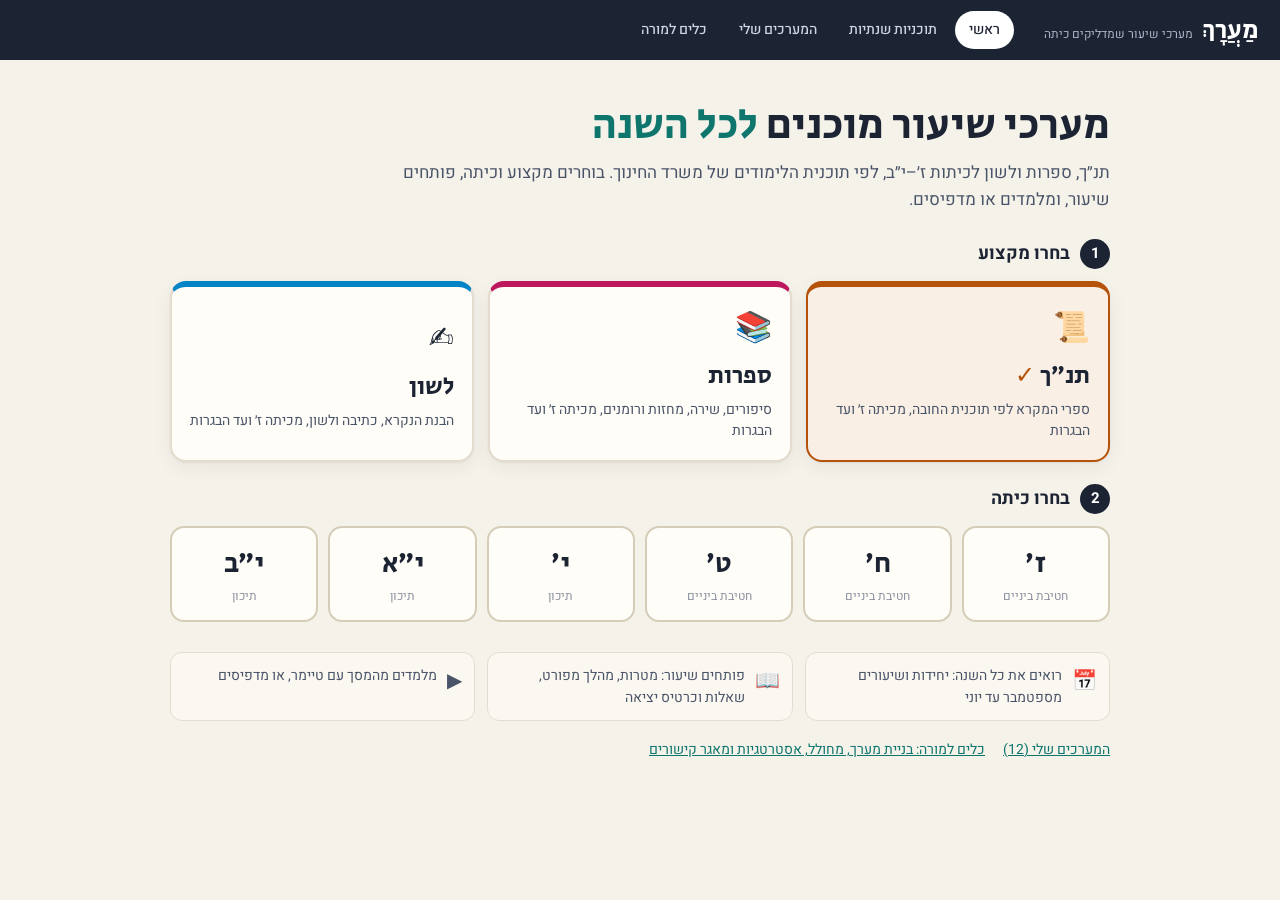
==== index.html @ 4d09faa8 "Proofread Bible quotes in slides against the Masoretic text (76 corrections) Co-Authored-By: Claude " ====
﻿<!DOCTYPE html>
<html lang="he" dir="rtl">
<head>
<meta charset="UTF-8">
<meta name="viewport" content="width=device-width, initial-scale=1">
<title>מַעֲרָךְ · מערכי שיעור לחט״ב ולתיכון</title>
<link rel="preconnect" href="https://fonts.googleapis.com">
<link rel="preconnect" href="https://fonts.gstatic.com" crossorigin>
<link href="https://fonts.googleapis.com/css2?family=Heebo:wght@300;400;500;700;800&family=Secular+One&display=swap" rel="stylesheet">
<style>
:root{
  --bg:#f5f2ea; --paper:#fffdf8; --ink:#1c2333; --ink2:#4a5468; --muted:#8a90a0;
  --line:#e4ddcf; --line2:#d6cdb9;
  --accent:#0f766e; --accent-d:#0b5a54; --accent-l:#d7efec;
  --amber:#d97706; --amber-l:#fdf0d8; --red:#c2410c; --red-l:#fde6dc;
  --radius:14px; --shadow:0 1px 2px rgba(28,35,51,.06),0 6px 20px rgba(28,35,51,.06);
}
*{box-sizing:border-box}
html,body{margin:0;background:var(--bg);color:var(--ink);font-family:Heebo,system-ui,sans-serif;font-size:15px;line-height:1.55}
h1,h2,h3,.display{font-family:"Secular One",Heebo,sans-serif;font-weight:400;letter-spacing:0}
button,input,select,textarea{font:inherit;color:inherit}
button{cursor:pointer}
a{color:var(--accent)}
.hidden{display:none!important}

/* top bar */
.top{position:sticky;top:0;z-index:30;background:var(--ink);color:#fff;display:flex;align-items:center;gap:18px;padding:0 22px;height:60px}
.brand{display:flex;align-items:baseline;gap:10px;white-space:nowrap}
.brand b{font-family:"Secular One";font-size:26px;font-weight:400;color:#fff}
.brand span{font-size:12px;color:#aeb6c8}
.nav{display:flex;gap:4px;margin-inline-start:12px;overflow-x:auto}
.nav a{color:#cfd5e2;text-decoration:none;padding:8px 14px;border-radius:999px;font-weight:500;white-space:nowrap;font-size:14px}
.nav a:hover{background:rgba(255,255,255,.08);color:#fff}
.nav a.on{background:#fff;color:var(--ink)}
.top .sp{flex:1}
.btn{border:1px solid var(--line2);background:var(--paper);padding:8px 14px;border-radius:10px;font-weight:500;display:inline-flex;align-items:center;gap:6px;transition:.15s}
.btn:hover{border-color:var(--ink2)}
.btn.pri{background:var(--accent);border-color:var(--accent);color:#fff}
.btn.pri:hover{background:var(--accent-d)}
.btn.ghost{background:transparent;border-color:transparent}
.btn.ghost:hover{background:rgba(0,0,0,.05)}
.btn.sm{padding:5px 10px;font-size:13px;border-radius:8px}
.btn.warn{color:var(--red)}
.btn:disabled{opacity:.5;cursor:default}
.top .btn{background:var(--amber);border-color:var(--amber);color:#fff;white-space:nowrap;flex-shrink:0}
.nav{scrollbar-width:none}
.nav::-webkit-scrollbar{display:none}

main{max-width:1240px;margin:0 auto;padding:26px 22px 80px}
.view{display:none}
.view.on{display:block;animation:fade .25s}
@keyframes fade{from{opacity:0;transform:translateY(4px)}to{opacity:1;transform:none}}

/* hero */
.hero{display:grid;grid-template-columns:1.3fr 1fr;gap:24px;align-items:end;margin-bottom:26px}
.hero h1{font-size:40px;line-height:1.1;margin:0 0 10px}
.hero h1 em{font-style:normal;color:var(--accent)}
.hero p{margin:0;color:var(--ink2);font-size:16px;max-width:560px}
.stats{display:flex;gap:10px;justify-content:flex-end;flex-wrap:wrap}
.stat{background:var(--paper);border:1px solid var(--line);border-radius:12px;padding:10px 16px;min-width:100px}
.stat b{display:block;font-family:"Secular One";font-size:24px;font-weight:400}
.stat span{font-size:12px;color:var(--muted)}

/* filters */
.filters{display:flex;gap:10px;flex-wrap:wrap;align-items:center;margin-bottom:16px}
.search{flex:1;min-width:220px;position:relative}
.search input{width:100%;padding:11px 40px 11px 14px;border:1px solid var(--line2);border-radius:12px;background:var(--paper)}
.search svg{position:absolute;right:13px;top:50%;transform:translateY(-50%);opacity:.5}
select.f,input.f,textarea.f{border:1px solid var(--line2);border-radius:10px;background:var(--paper);padding:9px 12px}
textarea.f{resize:vertical;width:100%;min-height:70px}
input.f:focus,select.f:focus,textarea.f:focus,.search input:focus{outline:2px solid var(--accent-l);border-color:var(--accent)}
.chips{display:flex;gap:6px;flex-wrap:wrap;margin-bottom:18px}
.chip{border:1px solid var(--line2);background:var(--paper);border-radius:999px;padding:5px 12px;font-size:13px}
.chip.on{background:var(--ink);color:#fff;border-color:var(--ink)}

/* cards */
.grid{display:grid;grid-template-columns:repeat(auto-fill,minmax(280px,1fr));gap:16px}
.card{background:var(--paper);border:1px solid var(--line);border-radius:var(--radius);overflow:hidden;display:flex;flex-direction:column;box-shadow:var(--shadow);transition:.15s}
.card:hover{transform:translateY(-2px)}
.card .band{height:6px}
.card .body{padding:16px 18px 10px;flex:1}
.card .meta{display:flex;gap:6px;flex-wrap:wrap;margin-bottom:8px}
.tag{font-size:12px;padding:2px 9px;border-radius:999px;background:#efeae0;color:var(--ink2);font-weight:500}
.tag.s{color:#fff}
.card h3{margin:0 0 6px;font-size:19px;line-height:1.25}
.card p{margin:0;color:var(--ink2);font-size:13.5px;display:-webkit-box;-webkit-line-clamp:3;-webkit-box-orient:vertical;overflow:hidden}
.card .acts{display:flex;gap:4px;padding:10px 12px;border-top:1px solid var(--line);background:#fbf8f1}
.card .acts .sp{flex:1}
.empty{text-align:center;padding:50px 20px;color:var(--muted);border:2px dashed var(--line2);border-radius:var(--radius)}

/* builder */
.bld{display:grid;grid-template-columns:320px 1fr;gap:22px;align-items:start}
.side{position:sticky;top:76px;background:var(--paper);border:1px solid var(--line);border-radius:var(--radius);padding:16px;box-shadow:var(--shadow);max-height:calc(100vh - 96px);overflow:auto}
.fld{margin-bottom:12px}
.fld label{display:block;font-size:12.5px;font-weight:700;color:var(--ink2);margin-bottom:4px}
.fld .f{width:100%}
.row2{display:grid;grid-template-columns:1fr 1fr;gap:8px}
.bloom{display:flex;flex-wrap:wrap;gap:5px}
.bloom .chip{font-size:12px;padding:3px 10px}
.titlein{width:100%;font-family:"Secular One";font-size:30px;border:none;background:transparent;padding:4px 0;border-bottom:2px dashed transparent}
.titlein:focus{outline:none;border-bottom-color:var(--line2)}
.bhead{display:flex;align-items:center;gap:10px;flex-wrap:wrap;margin-bottom:8px}
.bhead .sp{flex:1}
.saved{font-size:12px;color:var(--muted)}

.timebar{background:var(--paper);border:1px solid var(--line);border-radius:12px;padding:12px 14px;margin-bottom:16px}
.timebar .bar{display:flex;height:14px;border-radius:7px;overflow:hidden;background:#eee7da;margin:8px 0 6px}
.timebar .bar div{height:100%;border-left:2px solid var(--paper)}
.timebar .lbl{display:flex;justify-content:space-between;font-size:13px;color:var(--ink2)}
.timebar .lbl b.over{color:var(--red)}
.legend{display:flex;gap:12px;flex-wrap:wrap;font-size:12px;color:var(--ink2)}
.legend i{display:inline-block;width:10px;height:10px;border-radius:3px;margin-left:4px;vertical-align:-1px}

.stage{background:var(--paper);border:1px solid var(--line);border-radius:var(--radius);margin-bottom:14px;box-shadow:var(--shadow)}
.stage-h{display:flex;align-items:center;gap:10px;padding:10px 14px;border-bottom:1px solid var(--line)}
.stage-h .num{width:28px;height:28px;border-radius:8px;color:#fff;display:grid;place-items:center;font-family:"Secular One";font-size:15px}
.stage-h input{font-weight:700;font-size:17px;border:none;background:transparent;flex:1;padding:4px}
.stage-h input:focus{outline:1px dashed var(--line2)}
.stage-h .mins{font-size:13px;color:var(--muted);white-space:nowrap}
.acts-list{padding:10px 12px 4px}
.act{display:grid;grid-template-columns:34px 1fr auto;gap:10px;border:1px solid var(--line);border-radius:12px;padding:10px;margin-bottom:8px;background:#fff}
.act .ic{width:34px;height:34px;border-radius:9px;display:grid;place-items:center;font-size:17px;background:var(--accent-l)}
.act .top-r{display:flex;gap:8px;flex-wrap:wrap;margin-bottom:6px}
.act .top-r input.t{flex:1;min-width:160px;font-weight:600}
.act .top-r select{max-width:170px}
.act .top-r .m{width:72px}
.act textarea{min-height:56px;font-size:14px}
.act .ctl{display:flex;flex-direction:column;gap:2px}
.ctl button{border:none;background:transparent;padding:3px 6px;border-radius:6px;color:var(--muted);font-size:14px}
.ctl button:hover{background:#f1ece2;color:var(--ink)}
.stage-f{display:flex;gap:6px;padding:4px 12px 12px;flex-wrap:wrap}

.panel{background:var(--paper);border:1px solid var(--line);border-radius:var(--radius);padding:16px 18px;margin-bottom:14px;box-shadow:var(--shadow)}
.panel h3{margin:0 0 10px;font-size:18px;display:flex;align-items:center;gap:8px}
.panel h3 .sp{flex:1}
.diff3{display:grid;grid-template-columns:repeat(3,1fr);gap:10px}
.diff3 label{font-size:12.5px;font-weight:700;display:block;margin-bottom:4px}
.diff3 .l1{color:#2563eb}.diff3 .l2{color:var(--accent)}.diff3 .l3{color:#9333ea}
.qrow{display:grid;grid-template-columns:110px 1fr 30px;gap:8px;margin-bottom:6px}
.aibar{display:flex;gap:8px;flex-wrap:wrap;background:linear-gradient(90deg,#eef7f5,#fdf3e1);border:1px solid var(--line);border-radius:12px;padding:10px 12px;margin-bottom:16px;align-items:center}
.aibar b{font-size:13px;margin-left:4px}

/* generator */
.gen{display:grid;grid-template-columns:1fr 1fr;gap:22px;align-items:start}
.gen .panel{padding:22px}
.models{display:grid;grid-template-columns:1fr 1fr;gap:8px}
.model{border:1px solid var(--line2);border-radius:12px;padding:10px 12px;background:#fff;text-align:right}
.model b{display:block;font-size:14px}
.model span{font-size:12px;color:var(--muted)}
.model.on{border-color:var(--accent);background:var(--accent-l);box-shadow:0 0 0 1px var(--accent)}
.out{min-height:300px}
.loader{display:flex;align-items:center;gap:10px;color:var(--ink2)}
.dots i{display:inline-block;width:7px;height:7px;border-radius:50%;background:var(--accent);margin:0 2px;animation:b 1s infinite}
.dots i:nth-child(2){animation-delay:.15s}.dots i:nth-child(3){animation-delay:.3s}
@keyframes b{0%,100%{opacity:.25}50%{opacity:1}}
.note{font-size:13px;background:var(--amber-l);border:1px solid #f3d9a6;border-radius:10px;padding:10px 12px;color:#7c4a03}
.prev h4{margin:14px 0 4px;font-size:15px}
.prev ul{margin:4px 0;padding-right:18px}
.prev li{margin-bottom:3px;font-size:14px}

/* toolbox */
.srcrow{display:grid;grid-template-columns:1fr 1.4fr auto auto;gap:6px;margin-bottom:6px;align-items:center}
.curline{font-size:12.5px;color:var(--accent-d);margin:-2px 0 6px;font-weight:500}
/* home */
.home{max-width:940px;margin:0 auto;padding:10px 0 20px}
.home h1{font-size:42px;line-height:1.15;margin:6px 0 10px}
.home h1 em{font-style:normal;color:var(--accent)}
.home .lead{font-size:17px;color:var(--ink2);margin:0 0 26px;max-width:720px}
.step{display:flex;align-items:center;gap:10px;font-weight:700;font-size:18px;margin:22px 0 12px}
.sn{width:30px;height:30px;border-radius:50%;background:var(--ink);color:#fff;display:grid;place-items:center;font-size:15px}
.subjs{display:grid;grid-template-columns:repeat(3,1fr);gap:14px}
.scard{text-align:right;background:var(--paper);border:2px solid var(--line);border-radius:16px;padding:18px;box-shadow:var(--shadow);transition:.15s;border-top:6px solid var(--c)}
.scard:hover{border-color:var(--c);transform:translateY(-2px)}
.scard.on{border-color:var(--c);background:color-mix(in srgb,var(--c) 8%,var(--paper))}
.scard b{font-size:30px;display:block}
.scard h3{margin:6px 0 4px;font-size:24px}
.scard p{margin:0;color:var(--ink2);font-size:14px}
.scard.on h3::after{content:" ✓";color:var(--c)}
.grades{display:grid;grid-template-columns:repeat(6,1fr);gap:10px}
.gbtn{background:var(--paper);border:2px solid var(--line2);border-radius:14px;padding:14px 6px;display:flex;flex-direction:column;align-items:center;gap:2px;transition:.15s}
.gbtn b{font-family:"Secular One";font-weight:400;font-size:28px}
.gbtn span{font-size:12px;color:var(--muted)}
.gbtn:hover{border-color:var(--accent);background:var(--accent-l)}
.howto{display:grid;grid-template-columns:repeat(3,1fr);gap:12px;margin:30px 0 18px}
.howto div{display:flex;gap:10px;align-items:flex-start;background:#fbf8f1;border:1px solid var(--line);border-radius:12px;padding:12px;font-size:14px;color:var(--ink2)}
.howto b{font-size:20px}
.homelinks{display:flex;gap:18px;flex-wrap:wrap;font-size:14px}
/* tools */
.tools{display:grid;grid-template-columns:repeat(auto-fill,minmax(250px,1fr));gap:14px}
.tcard{text-align:right;background:var(--paper);border:1px solid var(--line);border-radius:16px;padding:18px;box-shadow:var(--shadow);text-decoration:none;color:inherit;transition:.15s;display:block}
.tcard:hover{border-color:var(--accent);transform:translateY(-2px)}
.tcard b{font-size:26px}
.tcard h3{margin:6px 0 4px;font-size:20px}
.tcard p{margin:0;color:var(--ink2);font-size:14px}
details.more{position:relative}
details.more>summary{list-style:none}
details.more>summary::-webkit-details-marker{display:none}
details.more .menu{position:absolute;left:0;top:44px;z-index:20;background:var(--paper);border:1px solid var(--line2);border-radius:12px;padding:10px;display:flex;flex-direction:column;gap:6px;box-shadow:var(--shadow);min-width:230px}
/* year page, simplified */
.ysel .yrow{display:flex;align-items:center;gap:10px;flex-wrap:wrap}
.ylbl{font-weight:700;color:var(--ink2);min-width:46px}
.ytop{display:flex;gap:16px;align-items:flex-start;justify-content:space-between;background:var(--paper);border:1px solid var(--line);border-radius:var(--radius);padding:18px;box-shadow:var(--shadow);margin-bottom:10px}
.ytop h2{margin:0 0 6px;font-size:30px}
.yover{margin:0;color:var(--ink2);max-width:760px}
details.req{margin:0 0 16px;font-size:14px}
details.req>summary{cursor:pointer;color:var(--accent-d);font-weight:500;padding:4px 2px}
details.req ul{color:var(--ink2);margin:6px 0 10px}
.yhint{font-size:14px;color:var(--ink2);margin:0 0 12px}
details.about{margin:12px 0 4px}
details.about>summary{cursor:pointer;color:var(--accent-d);font-size:14px;font-weight:500}
.llist{list-style:none;margin:12px 0 0;padding:0;display:flex;flex-direction:column;gap:4px}
.lrow{display:flex;align-items:center;gap:12px;padding:8px 10px;border-radius:10px;font-size:14.5px;color:var(--ink2)}
.lrow .ln{width:28px;flex-shrink:0;text-align:center;color:var(--muted);font-size:13px}
.lrow .lt{flex:1;display:flex;flex-direction:column}
.lrow .lt small{color:var(--muted);font-size:12.5px}
.lrow.full{background:var(--accent-l);border:1px solid #b6ddd8;color:var(--ink);cursor:pointer}
.lrow.full:hover{border-color:var(--accent)}
.lrow.full .ln{color:var(--accent-d);font-weight:700}
.lgo{background:var(--accent);color:#fff;border-radius:8px;padding:5px 12px;font-size:13px;white-space:nowrap;font-weight:500}
/* read view */
.rd{max-width:960px;margin:0 auto}
.back{display:inline-block;margin-bottom:12px;text-decoration:none;font-size:14px}
.rhead{background:var(--paper);border:1px solid var(--line);border-radius:var(--radius);padding:20px;box-shadow:var(--shadow);margin-bottom:14px}
.rhead h1{font-size:34px;line-height:1.2;margin:4px 0 14px}
.ractions{display:flex;gap:8px;flex-wrap:wrap}
.ractions .btn{padding:10px 16px}
.rgrid{display:grid;grid-template-columns:1fr 1fr;gap:14px}
.rcard,.rbox{background:var(--paper);border:1px solid var(--line);border-radius:var(--radius);padding:14px 18px;box-shadow:var(--shadow)}
.rcard h2{font-size:18px;margin:0 0 8px}
.rcard ul{margin:0;padding-inline-start:20px}
.rcard li{margin-bottom:4px}
.rcard p{margin:0 0 6px;font-size:14px}
.rh{font-size:22px;margin:24px 0 10px}
.rstage{border-inline-start:5px solid var(--c);background:var(--paper);border-radius:12px;padding:12px 16px;margin-bottom:12px;box-shadow:var(--shadow)}
.rsh{display:flex;justify-content:space-between;align-items:center;font-size:17px;margin-bottom:6px;color:var(--c)}
.rsh span{font-size:13px;color:var(--muted)}
.ract{padding:10px 0;border-top:1px dashed var(--line)}
.ract:first-of-type{border-top:none}
.rah{display:flex;gap:8px;align-items:center;flex-wrap:wrap;margin-bottom:4px}
.rah .ic{font-size:18px}
.rah b{font-size:16px}
.ract p{margin:0;white-space:pre-wrap;line-height:1.7;font-size:15px}
.rdiff{display:grid;grid-template-columns:repeat(3,1fr);gap:10px}
.rdiff>div{border-radius:12px;padding:12px;font-size:14px}
.rdiff p{margin:4px 0 0}
.rdiff .d1{background:var(--amber-l)}.rdiff .d2{background:var(--accent-l)}.rdiff .d3{background:#ede9fe}
/* slides */
.slbar{display:flex;gap:8px;flex-wrap:wrap;align-items:center;margin-top:10px;padding:10px 12px;border-radius:12px;background:#eef4fb;border:1px solid #d5e3f3}
.slbar b{margin-inline-end:auto}
.slk{display:inline-flex;gap:4px;flex-wrap:wrap}
.slk button{border:1px solid #c7d8ee;background:#eef4fb;color:#1d4b85;border-radius:999px;padding:2px 10px;font-size:12.5px}
.slk button:hover{background:#dbe8f7}
.sshow{position:fixed;inset:0;z-index:200;background:#0f1a2b;display:flex;flex-direction:column}
.sshow .sbar{display:flex;align-items:center;gap:8px;padding:8px 12px;color:#c9d6ea;font-size:14px;flex-wrap:wrap}
.sshow .sbar .sp{flex:1}
.sshow .sbar button{background:rgba(255,255,255,.1);color:#fff;border:0;border-radius:8px;padding:8px 12px;min-height:40px}
.sshow .sbar button:hover{background:rgba(255,255,255,.2)}
.sshow .sarea{flex:1;display:flex;align-items:center;justify-content:center;padding:10px;min-height:0}
.slide{background:#fff;color:#14213d;width:min(100%,calc((100vh - 130px)*16/9));aspect-ratio:16/9;border-radius:10px;padding:4.5% 6%;display:flex;flex-direction:column;overflow:auto;font-size:clamp(14px,2.3vw,30px);line-height:1.45;position:relative}
.slide .sk{font-size:.55em;color:#5d6b85;font-weight:700;margin-bottom:.4em;letter-spacing:.02em}
.slide h2{font-family:"Secular One",Heebo,sans-serif;font-weight:400;font-size:1.55em;line-height:1.2;margin:0 0 .5em;color:#0b2a55}
.slide ul,.slide ol{margin:0;padding-inline-start:1.2em}
.slide li{margin:.25em 0}
.slide.s-title{justify-content:center;background:linear-gradient(135deg,#0b2a55,#1d4b85);color:#fff}
.slide.s-title h2{color:#fff;font-size:2.1em}
.slide.s-title p{font-size:1.1em;opacity:.9;margin:0}
.slide.s-quote blockquote{margin:0;font-size:1.25em;line-height:1.6;border-inline-start:6px solid #f2b705;padding-inline-start:.8em;white-space:pre-wrap}
.slide.s-quote cite{display:block;margin-top:.6em;font-size:.7em;color:#5d6b85;font-style:normal}
.slide.s-question .qq{font-size:1.45em;font-weight:700;color:#0b2a55;margin:auto 0 .4em}
.slide.s-question{background:#fff8dc}
.slide.s-task{background:#eef7f1}
.slide.s-task .who{display:inline-block;background:#1f7a4d;color:#fff;border-radius:999px;padding:.05em .7em;font-size:.6em;margin-inline-start:.5em;vertical-align:middle}
.slide table{border-collapse:collapse;width:100%;font-size:.8em}
.slide th,.slide td{border:2px solid #c9d3e3;padding:.35em .5em;text-align:right;vertical-align:top}
.slide td:empty{height:1.6em}
.slide th{background:#e6eefa}
.slide .two{display:grid;grid-template-columns:1fr 1fr;gap:4%}
.slide .two>div{background:#f2f6fc;border-radius:10px;padding:.6em .8em}
.slide .two h3{margin:0 0 .3em;font-size:1em;color:#0b2a55}
.slide.s-visual .vx{font-size:.9em}
.slide.s-visual a{display:inline-block;margin-top:.6em;background:#1d4b85;color:#fff;text-decoration:none;border-radius:8px;padding:.3em .8em;font-size:.7em}
.slide.s-exit{background:#fdeee6}
.slide .snote{display:none}
.sshow.notes .snote{display:block;position:absolute;bottom:.6em;inset-inline:6%;font-size:.5em;background:#fff3c4;color:#5a4500;border-radius:6px;padding:.3em .6em}
@media (max-width:700px){.slide{aspect-ratio:auto;min-height:60vh;font-size:17px}.slide .two{grid-template-columns:1fr}}
@media print{.pslide{page-break-after:always;break-after:page;border:2px solid #999;border-radius:8px;padding:24px;margin-bottom:12px;min-height:60vh}.pslide h2{margin-top:0}}
.rq{background:var(--paper);border:1px solid var(--line);border-radius:var(--radius);padding:14px 36px 14px 18px;margin:0}
.rq li{margin-bottom:8px}
.rbox{margin-top:14px}
.rbox p{margin:6px 0 0;white-space:pre-wrap}
.rbox.exit{background:var(--amber-l);border-color:#f3d9a8}
.rnav{display:flex;justify-content:space-between;gap:10px;margin:24px 0 10px}
.rnav .btn{flex-direction:column;align-items:flex-start;max-width:48%;text-decoration:none;color:var(--ink)}
.rnav small{color:var(--muted);font-weight:400}
@media (max-width:640px){
  .subjs{grid-template-columns:1fr;gap:8px}
  .scard{display:grid;grid-template-columns:auto 1fr;column-gap:12px;align-items:center;padding:12px 14px;border-top-width:2px;border-inline-start:6px solid var(--c)}
  .scard b{grid-row:span 2;font-size:26px}
  .scard h3{margin:0;font-size:20px}
  .scard p{font-size:13px}
  .grades{grid-template-columns:repeat(3,1fr)}
}
@media (max-width:900px){
  .home h1{font-size:30px}
  .scard{padding:14px}
  .scard p{font-size:13px}
  .howto,.rgrid,.rdiff{grid-template-columns:1fr}
  .ytop{flex-direction:column}
  .rhead h1{font-size:26px}
  .lgo{padding:4px 8px;font-size:12px}
  .nav a{padding:8px 10px}
}
/* year plans */
.ysel{display:flex;flex-direction:column;gap:8px;margin-bottom:18px}
.ysel .chip{font-size:14px;padding:6px 14px}
.yhead{display:grid;grid-template-columns:1.4fr 1fr;gap:16px;margin-bottom:16px}
.yhead .panel{margin:0}
.yhead h2{margin:0 0 6px;font-size:26px}
.yhead ul{margin:6px 0 0;padding-inline-start:18px;font-size:13.5px;color:var(--ink2)}
.yhead li{margin-bottom:4px}
.ykpis{display:flex;gap:8px;flex-wrap:wrap;margin:10px 0}
.ytl{display:flex;height:34px;border-radius:10px;overflow:hidden;margin:0 0 6px;border:1px solid var(--line)}
.ytl a{display:flex;align-items:center;justify-content:center;color:#fff;font-size:12px;text-decoration:none;padding:0 6px;white-space:nowrap;overflow:hidden;text-overflow:ellipsis;min-width:0}
.ymonths{display:flex;justify-content:space-between;font-size:11.5px;color:var(--muted);margin-bottom:18px;padding:0 2px}
.unit{background:var(--paper);border:1px solid var(--line);border-radius:var(--radius);margin-bottom:14px;box-shadow:var(--shadow);overflow:hidden}
.unit>summary{list-style:none;cursor:pointer;padding:14px 18px;display:flex;gap:12px;align-items:center}
.unit>summary::-webkit-details-marker{display:none}
.unit>summary .num{width:34px;height:34px;border-radius:10px;color:#fff;display:grid;place-items:center;font-family:"Secular One";font-size:17px;flex-shrink:0}
.unit>summary h3{margin:0;font-size:19px}
.unit>summary .sub{font-size:12.5px;color:var(--muted)}
.unit>summary .chev{margin-inline-start:auto;transition:.2s;color:var(--muted)}
.unit[open]>summary .chev{transform:rotate(180deg)}
.ubody{padding:0 18px 16px;border-top:1px solid var(--line)}
.ugrid{display:grid;grid-template-columns:1fr 1fr;gap:14px;margin-top:14px}
.ubox{background:#fbf8f1;border:1px solid var(--line);border-radius:10px;padding:10px 12px;font-size:13.5px}
.ubox b.h{display:block;font-size:12px;color:var(--ink2);margin-bottom:4px}
.ubox ul,.ubox ol{margin:0;padding-inline-start:18px}
.big{font-size:15px;color:var(--accent-d);font-weight:500;margin:12px 0 0}
.outl{columns:2;column-gap:24px;font-size:13.5px;margin:0;padding-inline-start:22px}
.outl li{break-inside:avoid;margin-bottom:3px}
.outl li.full{font-weight:700;color:var(--accent-d)}
.outl li.full a{color:inherit;cursor:pointer;text-decoration:underline dotted}
.ylessons{display:grid;grid-template-columns:repeat(auto-fill,minmax(260px,1fr));gap:10px;margin-top:12px}
.yl{border:1px solid var(--line2);border-radius:12px;padding:12px;background:var(--paper);display:flex;flex-direction:column;gap:6px}
.yl h4{margin:0;font-size:15.5px;line-height:1.3}
.yl .ft{display:flex;gap:5px;flex-wrap:wrap;margin-top:auto}
.yl.added{border-color:var(--accent)}
.pv{font-size:14px}
.pv h1{font-size:26px;margin:0 0 4px}
.pv h2{font-size:17px;margin:16px 0 6px;border-bottom:1px solid var(--line);padding-bottom:3px}
.pv table{width:100%;border-collapse:collapse;font-size:13.5px}
.pv td,.pv th{border:1px solid var(--line2);padding:6px;vertical-align:top;text-align:right}
.pv th{background:#f3eee3}
.yload{padding:40px;text-align:center;color:var(--muted)}
@media (max-width:900px){.yhead,.ugrid{grid-template-columns:1fr}.outl{columns:1}}
.wcard .org{font-size:12px;color:var(--muted)}
.wcard h4 a{color:var(--ink);text-decoration:none}
.wcard h4 a:hover{color:var(--accent);text-decoration:underline}
.wcard .host{font-size:11.5px;color:var(--muted);direction:ltr;text-align:right;overflow:hidden;text-overflow:ellipsis;white-space:nowrap}
.topics{background:var(--paper);border:1px solid var(--line);border-radius:var(--radius);padding:14px 16px;margin-bottom:16px;box-shadow:var(--shadow)}
.topics h3{margin:0 0 4px;font-size:18px}
.topics .tg{margin:10px 0 0}
.topics .tg b{display:block;font-size:13px;color:var(--ink2);margin-bottom:5px}
.topics .tg .chip{margin:0 0 5px 5px;font-size:12.5px}
.topics .tg .chip:hover{border-color:var(--accent);color:var(--accent)}
.tb{display:grid;grid-template-columns:repeat(auto-fill,minmax(270px,1fr));gap:14px}
.strat{background:var(--paper);border:1px solid var(--line);border-radius:var(--radius);padding:16px;display:flex;flex-direction:column;gap:6px}
.strat .hd{display:flex;align-items:center;gap:10px}
.strat .hd .ic{font-size:22px;width:40px;height:40px;border-radius:10px;display:grid;place-items:center;background:var(--accent-l)}
.strat h4{margin:0;font-size:16px}
.strat .why{font-size:12.5px;color:var(--accent-d);background:var(--accent-l);border-radius:8px;padding:6px 9px}
.strat p{margin:0;font-size:13.5px;color:var(--ink2)}
.strat .ft{display:flex;gap:6px;align-items:center;margin-top:auto;padding-top:6px}
.strat .ft .sp{flex:1}

/* modal */
.modal{position:fixed;inset:0;background:rgba(20,25,38,.55);z-index:60;display:grid;place-items:center;padding:20px}
.modal .box{background:var(--paper);border-radius:16px;max-width:760px;width:100%;max-height:86vh;overflow:auto;padding:22px;box-shadow:0 20px 60px rgba(0,0,0,.3)}
.modal .box h3{margin:0 0 12px;font-size:22px}
.modal .box .ft{display:flex;gap:8px;justify-content:flex-start;margin-top:16px}
.toast{position:fixed;bottom:22px;left:50%;transform:translateX(-50%);background:var(--ink);color:#fff;padding:10px 18px;border-radius:12px;z-index:90;font-size:14px;box-shadow:var(--shadow)}

/* presenter */
.pres{position:fixed;inset:0;background:#10151f;color:#fff;z-index:80;display:grid;grid-template-columns:280px 1fr;font-size:17px}
.pres aside{background:#171e2c;padding:18px;overflow:auto;border-left:1px solid #253046}
.pres aside h4{margin:0 0 4px;font-family:"Secular One";font-weight:400;font-size:18px}
.pres aside .sub{font-size:13px;color:#8d98b0;margin-bottom:16px}
.pres .st{margin-bottom:12px}
.pres .st b{display:block;font-size:12px;color:#8d98b0;margin-bottom:4px;letter-spacing:.02em}
.pres .it{display:block;width:100%;text-align:right;background:transparent;border:none;color:#c9d1e3;padding:7px 10px;border-radius:8px;font-size:14px}
.pres .it:hover{background:#222b3d}
.pres .it.on{background:#fff;color:#10151f;font-weight:700}
.pres .it.done{color:#5d6a85;text-decoration:line-through}
.stagearea{display:flex;flex-direction:column;padding:28px 40px;overflow:auto}
.ptop{display:flex;align-items:center;gap:10px;margin-bottom:20px}
.ptop .sp{flex:1}
.pbtn{background:#222b3d;border:1px solid #2f3a52;color:#fff;border-radius:10px;padding:8px 14px;font-size:14px}
.pbtn:hover{background:#2c3750}
.pbtn.hl{background:var(--amber);border-color:var(--amber)}
.pstage{font-size:14px;color:var(--amber);font-weight:700;margin-bottom:6px}
.ptitle{font-family:"Secular One";font-size:52px;line-height:1.1;margin:0 0 18px}
.pins{font-size:24px;line-height:1.6;color:#dfe5f1;white-space:pre-wrap;max-width:1000px}
.ptype{display:inline-block;background:#222b3d;padding:4px 12px;border-radius:999px;font-size:14px;margin-bottom:16px;color:#b8c3da}
.timer{margin-top:auto;display:flex;align-items:center;gap:16px;padding-top:28px}
.clock{font-family:"Secular One";font-size:64px;font-variant-numeric:tabular-nums;min-width:200px;direction:ltr;text-align:center;background:#171e2c;border-radius:16px;padding:4px 18px}
.clock.end{color:#fb923c;animation:pulse 1s infinite}
@keyframes pulse{50%{opacity:.4}}
.tool{position:fixed;inset:0;background:rgba(5,8,14,.85);z-index:85;display:grid;place-items:center}
.tool .tbox{background:#171e2c;border-radius:20px;padding:28px;width:min(820px,92vw);max-height:88vh;overflow:auto;color:#fff}
.tool textarea{width:100%;background:#10151f;color:#fff;border:1px solid #2f3a52;border-radius:10px;padding:10px;min-height:120px}
.bigname{font-family:"Secular One";font-size:72px;text-align:center;padding:30px 0;min-height:160px;color:var(--amber)}
.groups{display:grid;grid-template-columns:repeat(auto-fill,minmax(170px,1fr));gap:10px;margin-top:14px}
.groups div{background:#222b3d;border-radius:12px;padding:12px}
.groups b{color:var(--amber);display:block;margin-bottom:4px}

/* print */
#printArea{display:none}
@media print{
  body{background:#fff}
  .top,main,.modal,.toast,.pres{display:none!important}
  #printArea{display:block!important;font-size:12pt;color:#000}
  #printArea h1{font-size:22pt;margin:0 0 4pt}
  #printArea h2{font-size:14pt;border-bottom:1px solid #999;margin:14pt 0 6pt;padding-bottom:3pt}
  #printArea table{width:100%;border-collapse:collapse}
  #printArea td,#printArea th{border:1px solid #bbb;padding:5pt;vertical-align:top;text-align:right}
  #printArea th{background:#eee}
}

@media (max-width:900px){
  .hero,.bld,.gen{grid-template-columns:1fr}
  .side{position:static;max-height:none}
  .stats{justify-content:flex-start}
  .pres{grid-template-columns:1fr}
  .pres aside{display:none}
  .ptitle{font-size:34px}.pins{font-size:19px}
  .diff3{grid-template-columns:1fr}
  .brand span{display:none}
}
</style>
</head>
<body>

<header class="top">
  <div class="brand"><b>מַעֲרָךְ</b><span>מערכי שיעור שמדליקים כיתה</span></div>
  <nav class="nav">
    <a href="#home" data-v="home">ראשי</a>
    <a href="#year" data-v="year">תוכניות שנתיות</a>
    <a href="#library" data-v="library">המערכים שלי</a>
    <a href="#tools" data-v="tools">כלים למורה</a>
  </nav>
  <div class="sp"></div>
</header>

<main>
  <!-- HOME -->
  <section class="view" id="v-home">
    <div class="home">
      <h1>מערכי שיעור מוכנים <em>לכל השנה</em></h1>
      <p class="lead">תנ״ך, ספרות ולשון לכיתות ז׳–י״ב, לפי תוכנית הלימודים של משרד החינוך. בוחרים מקצוע וכיתה, פותחים שיעור, ומלמדים או מדפיסים.</p>
      <div class="step"><span class="sn">1</span>בחרו מקצוע</div>
      <div class="subjs" id="hSubj"></div>
      <div class="step"><span class="sn">2</span>בחרו כיתה</div>
      <div class="grades" id="hGrade"></div>
      <div class="howto">
        <div><b>📅</b><span>רואים את כל השנה: יחידות ושיעורים מספטמבר עד יוני</span></div>
        <div><b>📖</b><span>פותחים שיעור: מטרות, מהלך מפורט, שאלות וכרטיס יציאה</span></div>
        <div><b>▶</b><span>מלמדים מהמסך עם טיימר, או מדפיסים</span></div>
      </div>
      <div class="homelinks">
        <a href="#library">המערכים שלי <span id="hMyCount"></span></a>
        <a href="#tools">כלים למורה: בניית מערך, מחולל, אסטרטגיות ומאגר קישורים</a>
      </div>
    </div>
  </section>

  <!-- READ ONE LESSON -->
  <section class="view" id="v-read"><div id="readBody"></div></section>

  <!-- TOOLS -->
  <section class="view" id="v-tools">
    <div class="hero" style="grid-template-columns:1fr">
      <div>
        <h1>כלים <em>למורה</em></h1>
        <p>כלים לבניית מערכים משלכם ולהעשרת השיעורים המוכנים.</p>
      </div>
    </div>
    <div class="tools">
      <button class="tcard" onclick="newLesson()"><b>✏️</b><h3>מערך חדש מאפס</h3><p>בונים מערך לפי מודל פדגוגי, עם שלבים, זמנים, הבחנה ושאלות.</p></button>
      <a class="tcard" href="#ai"><b>✦</b><h3>מחולל חכם</h3><p>כותבים נושא, כיתה ומשך, ומקבלים טיוטת מערך לעריכה.</p></a>
      <a class="tcard" href="#toolbox"><b>🧩</b><h3>בנק אסטרטגיות</h3><p>דרכי הוראה פעילות (ג׳יגסו, ארבע פינות ועוד) שנכנסות למערך בלחיצה.</p></a>
      <a class="tcard" href="#web"><b>🌐</b><h3>מאגר ברשת</h3><p>קישורים לתוכניות הלימודים ולחומרי משרד החינוך ומרכזי המורים.</p></a>
    </div>
  </section>
  <!-- LIBRARY -->
  <section class="view" id="v-library">
    <div class="hero">
      <div>
        <h1>המערכים <em>שלי</em></h1>
        <p>כאן נשמרים מערכים ששמרתם מהתוכנית השנתית ומערכים שבניתם בעצמכם. כל מערך אפשר לערוך, להדפיס ולהעביר בכיתה. המערכים נשמרים בדפדפן במחשב הזה.</p>
      </div>
      <div class="stats" id="stats"></div>
    </div>
    <div class="filters">
      <div class="search">
        <svg width="18" height="18" viewBox="0 0 24 24" fill="none" stroke="currentColor" stroke-width="2"><circle cx="11" cy="11" r="7"/><path d="m20 20-3.5-3.5"/></svg>
        <input id="q" placeholder="חיפוש במערכים שלי…" oninput="renderLibrary()">
      </div>
      <select class="f" id="fGrade" onchange="renderLibrary()"></select>
      <button class="btn pri" onclick="newLesson()">＋ מערך חדש</button>
      <details class="more"><summary class="btn">עוד ▾</summary><div class="menu">
        <select class="f" id="fModel" onchange="renderLibrary()"></select>
        <button class="btn" onclick="openImport()">ייבוא מערכים מקובץ</button>
        <button class="btn" onclick="openExportAll()">ייצוא כל המערכים (גיבוי)</button>
      </div></details>
    </div>
    <div class="chips" id="subjChips"></div>
    <div class="grid" id="libGrid"></div>
  </section>

  <!-- BUILDER -->
  <section class="view" id="v-edit">
    <div id="editEmpty" class="empty hidden">
      <h2>אין מערך פתוח</h2>
      <p>פתחו מערך מהספרייה, צרו מערך חדש או תנו למחולל החכם לבנות טיוטה.</p>
      <button class="btn pri" onclick="newLesson()">＋ מערך חדש</button>
    </div>
    <div id="editWrap" class="bld hidden">
      <aside class="side" id="side"></aside>
      <div>
        <div class="bhead">
          <input class="titlein" id="eTitle" placeholder="שם השיעור" oninput="upd('title',this.value)">
        </div>
        <div class="bhead">
          <span class="saved" id="savedLbl">נשמר</span>
          <div class="sp"></div>
          <button class="btn pri" onclick="startPresent()">▶ העברת השיעור</button>
          <button class="btn" onclick="printLesson()">הדפסה</button>
          <button class="btn" onclick="copyText()">העתקה כטקסט</button>
          <button class="btn" onclick="openExportOne()">ייצוא</button>
        </div>
        <div class="aibar" id="aibar">
          <b>✦ עוזר חכם:</b>
          <button class="btn sm" onclick="aiAssist('hook')">פתיחה מסקרנת</button>
          <button class="btn sm" onclick="aiAssist('questions')">שאלות לפי בלום</button>
          <button class="btn sm" onclick="aiAssist('diff')">הבחנה לשלוש רמות</button>
          <button class="btn sm" onclick="aiAssist('exit')">כרטיס יציאה</button>
          <span class="saved" id="aiStatus"></span>
        </div>
        <div class="timebar" id="timebar"></div>
        <div id="stages"></div>
        <div style="margin-bottom:18px"><button class="btn" onclick="addStage()">＋ שלב</button></div>

        <div class="panel">
          <h3>הבחנה (דיפרנציאציה)</h3>
          <div class="diff3">
            <div><label class="l1">תמיכה — למי שמתקשה</label><textarea class="f" id="dS" oninput="updDiff('support',this.value)"></textarea></div>
            <div><label class="l2">ליבה — לכלל הכיתה</label><textarea class="f" id="dC" oninput="updDiff('core',this.value)"></textarea></div>
            <div><label class="l3">העשרה — למי שמוכן להמריא</label><textarea class="f" id="dE" oninput="updDiff('enrich',this.value)"></textarea></div>
          </div>
        </div>
        <div class="panel">
          <h3>שאלות לדיון ולהערכה<span class="sp"></span><button class="btn sm" onclick="addQ()">＋ שאלה</button></h3>
          <div id="qs"></div>
        </div>
        <div class="panel">
          <h3>כרטיס יציאה</h3>
          <textarea class="f" id="eExit" placeholder="שאלה אחת-שתיים שהתלמידים עונים עליהן ביציאה מהשיעור" oninput="upd('exitTicket',this.value)"></textarea>
        </div>
        <div class="panel">
          <h3>מקורות וקישורים<span class="sp"></span><button class="btn sm" onclick="addSrc()">＋ קישור</button><button class="btn sm" onclick="pickWebSrc()">מהמאגר ברשת</button></h3>
          <div id="srcs"></div>
        </div>
        <div class="panel">
          <h3>הערות למורה</h3>
          <textarea class="f" id="eNotes" placeholder="מה לזכור, תקלות צפויות, הצעות לפעם הבאה…" oninput="upd('notes',this.value)"></textarea>
        </div>
      </div>
    </div>
  </section>

  <!-- AI -->
  <section class="view" id="v-ai">
    <div class="hero" style="grid-template-columns:1fr">
      <div>
        <h1>מחולל <em>חכם</em></h1>
        <p>מתארים נושא, שכבה ומשך — ומקבלים טיוטת מערך מלאה לפי מודל פדגוגי. הטיוטה נכנסת לבונה המערכים, ושם היא שלכם לעריכה.</p>
      </div>
    </div>
    <div class="gen">
      <div class="panel">
        <div class="fld"><label>נושא השיעור</label><input class="f" id="gTopic" placeholder="למשל: אליהו בהר הכרמל, מבנה משפט מורכב, המהפכה הצרפתית"></div>
        <div class="row2">
          <div class="fld"><label>מקצוע</label><select class="f" id="gSubject"></select></div>
          <div class="fld"><label>שכבה</label><select class="f" id="gGrade"></select></div>
        </div>
        <div class="row2">
          <div class="fld"><label>משך (דקות)</label><select class="f" id="gMin"><option>45</option><option>90</option><option>60</option><option>40</option></select></div>
          <div class="fld"><label>אופי הכיתה</label><select class="f" id="gClass"><option>הטרוגנית</option><option>מתקשה</option><option>מצטיינת</option><option>מקבצת</option><option>חינוך מיוחד / שילוב</option></select></div>
        </div>
        <div class="fld"><label>מודל פדגוגי</label><div class="models" id="gModels"></div></div>
        <div class="fld"><label>דגשים (לא חובה)</label><textarea class="f" id="gExtra" placeholder="למשל: לשלב עבודה בקבוצות, לקשר לחיי התלמידים, הכנה לבגרות, טקסט מסוים"></textarea></div>
        <button class="btn pri" id="gBtn" onclick="generate()" style="width:100%;justify-content:center;padding:12px">✦ בנה לי מערך</button>
        <div class="note" id="gNote" style="margin-top:12px" hidden>המחולל מבוסס בינה מלאכותית זמין כשהעמוד פתוח בתוך Claude. כאן ייבנה שלד חכם מבנק האסטרטגיות, ואתם ממלאים את התוכן.</div>
      </div>
      <div class="panel out" id="gOut">
        <div class="empty" style="border:none">הטיוטה תופיע כאן</div>
      </div>
    </div>
  </section>

  <!-- TOOLBOX -->
  <section class="view" id="v-toolbox">
    <div class="hero" style="grid-template-columns:1fr">
      <div>
        <h1>בנק <em>אסטרטגיות</em></h1>
        <p>דרכי הוראה פעילות שעובדות בחט״ב ובתיכון. כל אחת עם הסבר קצר למה היא עובדת — ובלחיצה אחת היא נכנסת למערך הפתוח.</p>
      </div>
    </div>
    <div class="chips" id="tbChips"></div>
    <div class="tb" id="tbGrid"></div>
  </section>

  <!-- YEAR PLANS -->
  <section class="view" id="v-year">
    <div class="ysel">
      <div class="yrow"><span class="ylbl">מקצוע</span><div class="chips" id="ySubj" style="margin:0"></div></div>
      <div class="yrow"><span class="ylbl">כיתה</span><div class="chips" id="yGrade" style="margin:0"></div></div>
    </div>
    <div id="yBody"></div>
  </section>

  <!-- WEB DIRECTORY -->
  <section class="view" id="v-web">
    <div class="hero" style="grid-template-columns:1fr">
      <div>
        <h1>מאגר <em>ברשת</em></h1>
        <p>אוסף מסונן של אתרים רשמיים ומוכרים עם מערכי שיעור, יחידות הוראה ומסמכי תוכנית הלימודים של משרד החינוך, לחט״ב ולתיכון. לצד כל מקצוע מופיעים נושאי התוכנית. לחיצה על נושא בונה ממנו טיוטת מערך.</p>
      </div>
    </div>
    <div class="filters">
      <div class="search">
        <svg width="18" height="18" viewBox="0 0 24 24" fill="none" stroke="currentColor" stroke-width="2"><circle cx="11" cy="11" r="7"/><path d="m20 20-3.5-3.5"/></svg>
        <input id="wq" placeholder="חיפוש באתר, ארגון או תיאור…" oninput="renderWeb()">
      </div>
      <select class="f" id="wKind" onchange="renderWeb()"></select>
      <select class="f" id="wStage" onchange="renderWeb()"><option value="">חט״ב ותיכון</option><option value="jh">חטיבת ביניים (ז׳–ט׳)</option><option value="hs">תיכון (י׳–י״ב)</option></select>
    </div>
    <div class="chips" id="wChips"></div>
    <div id="wTopics"></div>
    <div class="tb" id="wGrid"></div>
    <p class="saved" style="margin-top:18px">הקישורים נבדקו בנובמבר 2026. אתרי משרד החינוך מתעדכנים מדי פעם — אם קישור לא עובד, חפשו את שם הדף בפורטל עובדי הוראה. לפני השימוש בכיתה בדקו תמיד שהתוכן מתאים לנוסח העדכני של התוכנית.</p>
  </section>
</main>

<div id="printArea"></div>
<div id="modalRoot"></div>
<div id="presRoot"></div>

<script>
"use strict";
/* ============ CONSTANTS ============ */
const SUBJECTS = {
  "לשון":"#0284c7","תנ״ך":"#b45309","ספרות":"#be185d","היסטוריה":"#7c3aed","אזרחות":"#4f46e5",
  "מתמטיקה":"#0f766e","מדעים":"#059669","ביולוגיה":"#16a34a","אנגלית":"#dc2626","גיאוגרפיה":"#0891b2",
  "מחשבת ישראל":"#a16207","חינוך":"#db2777","פיזיקה":"#2563eb","כימיה":"#9333ea","מדעי המחשב":"#0e7490",
  "ערבית":"#15803d","אחר":"#64748b"
};
const GRADES = ["ז׳","ח׳","ט׳","י׳","י״א","י״ב"];
const BLOOM = ["זכירה","הבנה","יישום","ניתוח","הערכה","יצירה"];
const TYPES = {
  explain:{n:"הסבר מורה",i:"🗣"}, discuss:{n:"דיון כיתתי",i:"💬"}, tps:{n:"חשוב-זוג-שתף",i:"👥"},
  group:{n:"עבודה בקבוצות",i:"🧩"}, read:{n:"קריאה מודרכת",i:"📖"}, poll:{n:"סקר / הצבעה",i:"✋"},
  cloud:{n:"ענן מילים",i:"☁"}, quiz:{n:"חידון",i:"❓"}, game:{n:"משחק",i:"🎲"},
  media:{n:"וידאו / מדיה",i:"🎬"}, write:{n:"כתיבה אישית",i:"✍"}, exit:{n:"כרטיס יציאה",i:"🎫"}
};
const MODELS = {
  classic:{n:"פתיחה · גוף · סיכום",d:"המבנה המוכר, מחולק לארבעה",st:[["פתיחה",.15],["הקניה",.3],["תרגול",.35],["סיכום",.2]]},
  e5:{n:"5E",d:"עניין, חקירה, הסבר, הרחבה, הערכה",st:[["עניין (Engage)",.12],["חקירה (Explore)",.25],["הסבר (Explain)",.2],["הרחבה (Elaborate)",.28],["הערכה (Evaluate)",.15]]},
  release:{n:"אני · אנחנו · אתם",d:"שחרור הדרגתי של האחריות",st:[["אני מדגים",.2],["אנחנו יחד",.25],["אתם בזוגות",.3],["כל אחד לבד",.25]]},
  inquiry:{n:"למידת חקר",d:"שאלה, איסוף, ניתוח, הצגה",st:[["שאלת חקר",.15],["איסוף מידע",.3],["ניתוח ומסקנות",.3],["הצגה ורפלקציה",.25]]},
  flipped:{n:"כיתה הפוכה",d:"החומר נלמד בבית, הכיתה ליישום",st:[["בדיקת הבנה",.15],["יישום בקבוצות",.45],["שיתוף ומשוב",.25],["רפלקציה",.15]]},
  debate:{n:"דיון ומחלוקת",d:"עמדות, טיעונים, הכרעה",st:[["הצגת הדילמה",.15],["בניית טיעונים",.3],["עימות מובנה",.35],["הכרעה אישית",.2]]}
};
const STRATS = [
  {n:"חשוב-זוג-שתף",t:"tps",m:7,c:"שיח",d:"שאלה פתוחה → דקה של חשיבה שקטה → שיחה בזוגות → כמה זוגות משתפים את הכיתה.",w:"כל תלמיד מנסח תשובה, לא רק השלושה שתמיד מצביעים."},
  {n:"ג׳יגסו (פסיפס)",t:"group",m:25,c:"שיתופי",d:"כל קבוצת ׳מומחים׳ לומדת חלק אחד של הנושא, ואז מתפזרים לקבוצות מעורבות ומלמדים זה את זה.",w:"מי שמלמד — לומד פעמיים. וכל אחד אחראי לחלק שאין לאחרים."},
  {n:"ארבע פינות",t:"poll",m:10,c:"תנועה",d:"מציגים טענה. כל פינה בכיתה היא עמדה (מסכים מאוד ← מתנגד מאוד). התלמידים עוברים לפינה ומנמקים.",w:"תנועה פיזית + חובה להתחייב לעמדה לפני שמקשיבים לאחרים."},
  {n:"מעגל כפול",t:"discuss",m:12,c:"שיח",d:"שני מעגלים זה מול זה. זוגות דנים בשאלה 2 דקות, המעגל החיצוני זז מקום, שאלה חדשה.",w:"הרבה שיחות קצרות עם בני זוג מתחלפים. אנרגיה גבוהה."},
  {n:"דג בקערה (Fishbowl)",t:"discuss",m:20,c:"שיח",d:"קבוצה קטנה דנה במרכז, השאר צופים ורושמים טיעונים. כיסא ריק מאפשר להצטרף.",w:"מלמד להקשיב ולבנות על דברי אחרים, לא רק לדבר."},
  {n:"גלריית הליכה",t:"group",m:15,c:"תנועה",d:"תוצרי קבוצות תלויים על הקירות. הכיתה מסתובבת ומשאירה פתקים: ׳שאלה׳, ׳חיזוק׳, ׳רעיון׳.",w:"משוב עמיתים מובנה, וכל תוצר זוכה לקהל."},
  {n:"ראיתי · חשבתי · תהיתי",t:"write",m:8,c:"חשיבה",d:"מול תמונה, קטע או מקור: מה אני רואה? מה אני חושב על זה? על מה אני תוהה?",w:"מפריד בין תצפית לפרשנות — יסוד של חשיבה ביקורתית."},
  {n:"שאלת פתיחה מתגרה",t:"discuss",m:5,c:"פתיחה",d:"שאלה בלי תשובה אחת נכונה שקשורה לעולמם של התלמידים, לפני שמזכירים את החומר.",w:"סקרנות קודמת לתוכן. שאלה טובה מייצרת צורך לדעת."},
  {n:"תעלומה בפתיחה",t:"explain",m:6,c:"פתיחה",d:"מציגים פריט מסתורי (ציטוט, תמונה, נתון מפתיע) ומבקשים לנחש מה הקשר לשיעור.",w:"הפער בין מה שיודעים למה שרוצים לדעת מניע למידה."},
  {n:"כרטיס יציאה 3-2-1",t:"exit",m:5,c:"סיכום",d:"3 דברים שלמדתי, 2 שהפתיעו אותי, שאלה אחת שנשארה לי.",w:"המורה מקבל תמונת מצב מיידית לתכנון השיעור הבא."},
  {n:"משפט אחד, מילה אחת",t:"exit",m:4,c:"סיכום",d:"כל תלמיד כותב משפט שמסכם את השיעור ומילה אחת שתופסת את מהותו.",w:"תמצות מחייב הבנה. אפשר לאסוף את המילים לענן."},
  {n:"מפת מושגים",t:"write",m:12,c:"חשיבה",d:"התלמידים מסדרים מושגי מפתח על דף ומחברים בחצים, עם מילת קישור על כל חץ.",w:"חושף איך התלמיד מארגן את הידע, לא רק מה הוא זוכר."},
  {n:"מחוון אגודל",t:"poll",m:2,c:"הערכה",d:"אגודל למעלה / באמצע / למטה: כמה ברור לי מה שלמדנו עכשיו?",w:"בדיקת הבנה של עשר שניות בלי לעצור את השיעור."},
  {n:"קריאה עם עיפרון",t:"read",m:15,c:"קריאה",d:"קריאת טקסט עם סימונים קבועים: ✓ ידעתי, ! חדש לי, ? לא הבנתי, ★ חשוב.",w:"הופך קריאה פסיבית לפעילה ומכין שאלות לדיון."},
  {n:"קריאה הדדית",t:"read",m:15,c:"קריאה",d:"בקבוצות של 4 עם תפקידים מתחלפים: מסכם, שואל, מבהיר, מנבא.",w:"מלמד אסטרטגיות הבנת הנקרא דרך תפקידים מוחשיים."},
  {n:"משפט פתיחה לכתיבה",t:"write",m:8,c:"כתיבה",d:"נותנים התחלה של משפט (׳אני חושב ש... כי...׳) וכל אחד משלים בכתב לפני הדיון.",w:"מנמיך את הרף לכתיבה ומבטיח שלכל אחד יש מה לומר."},
  {n:"חידון זוגות מהיר",t:"quiz",m:8,c:"הערכה",d:"5 שאלות על הלוח, זוגות עונים על לוח מחיק ומרימים יחד. מדברים על הטעויות.",w:"אחזור מהזיכרון מחזק למידה יותר מקריאה חוזרת."},
  {n:"לוח עמדות",t:"poll",m:8,c:"תנועה",d:"קו על הלוח מ׳מסכים׳ עד ׳מתנגד׳. כל תלמיד מדביק פתק עם שמו ונימוק.",w:"מפה חזותית של דעות הכיתה — נקודת פתיחה מצוינת לדיון."},
  {n:"משחק תפקידים",t:"game",m:20,c:"חוויה",d:"התלמידים מגלמים דמויות (מהטקסט, מההיסטוריה) ועונים על שאלות מנקודת מבטן.",w:"נקודת מבט אחרת מחייבת הבנה עמוקה של הדמות וההקשר."},
  {n:"בית משפט",t:"game",m:30,c:"חוויה",d:"דמות או החלטה עומדת למשפט. תביעה, הגנה, עדים ושופטים — הכל מבוסס על הטקסט.",w:"טיעון מבוסס ראיות בתוך מסגרת שתלמידים אוהבים."},
  {n:"תחנות למידה",t:"group",m:35,c:"שיתופי",d:"4-5 תחנות עם משימות שונות; הקבוצות מתחלפות כל 7 דקות.",w:"מאפשר גיוון רמות ואופני למידה באותו שיעור."},
  {n:"פריים רציונלי (Frayer)",t:"write",m:10,c:"אוצר מילים",d:"מושג במרכז, וסביבו: הגדרה, מאפיינים, דוגמה, לא-דוגמה.",w:"הלא-דוגמה מחדדת את גבולות המושג."},
  {n:"דקת סיכום הפוכה",t:"exit",m:5,c:"סיכום",d:"התלמידים כותבים שאלת מבחן אחת על השיעור. המורה בוחר כמה ועונים יחד.",w:"ניסוח שאלה טובה דורש להבין מה חשוב."},
  {n:"קטע וידאו עם עצירות",t:"media",m:12,c:"מדיה",d:"קטע קצר (עד 4 דקות) עם 2-3 עצירות מתוכננות לשאלה או לניבוי.",w:"צפייה פעילה במקום צפייה פסיבית."}
];

/* ============ STORAGE ============ */
const KEY = "maarach_v1_lessons", KEY_CLASS = "maarach_v1_class";
let MEM = {};
function lsGet(k){ try{ return localStorage.getItem(k); }catch(e){ return MEM[k]===undefined?null:MEM[k]; } }
function lsSet(k,v){ try{ localStorage.setItem(k,v); }catch(e){ MEM[k]=v; } }
const uid = () => Math.random().toString(36).slice(2,9);
const esc = s => String(s==null?"":s).replace(/[&<>"']/g,c=>({"&":"&amp;","<":"&lt;",">":"&gt;",'"':"&quot;","'":"&#39;"}[c]));

let lessons = [];
let cur = null;
let filterSubj = "", tbFilter = "";

/* ============ SEED ============ */
function A(t,title,m,ins){ return {id:uid(),type:t,title:title,minutes:m,instructions:ins}; }
function S(name,acts){ return {id:uid(),name:name,activities:acts}; }
function seed(){
  const now = Date.now();
  return [
  {id:uid(),title:"המשפט המורכב: מי תלוי במי?",subject:"לשון",grade:"ט׳",minutes:45,model:"release",updated:now,
   goals:["התלמידים יזהו משפט עיקרי ומשפט טפל במשפט מורכב","התלמידים יסבירו את תפקיד מילת השעבוד","התלמידים ינסחו משפט מורכב משלהם על פי תבנית"],
   bloom:["הבנה","יישום","ניתוח"],materials:"כרטיסיות משפטים גזורות, לוח, דף עבודה",
   stages:[
    S("אני מדגים",[A("explain","משפט שאי אפשר לחתוך",4,"כותבים על הלוח: ׳התלמידים יצאו להפסקה כאשר הצלצול נשמע׳. שואלים: אם נמחק חצי — מה עדיין משפט שלם? מה כבר לא?"),A("explain","מודל חשיבה בקול",5,"המורה מנתח בקול 2 משפטים: מוצא את מילת השעבוד (ש-, כאשר, כי, אם), מקיף את הפסוקית ושואל ׳על מה היא עונה?׳")]),
    S("אנחנו יחד",[A("game","משפטים חתוכים",10,"כל זוג מקבל 6 כרטיסיות: 3 משפטים עיקריים ו-3 פסוקיות. מרכיבים משפטים הגיוניים ומסמנים את מילת השעבוד. בודקים יחד בכיתה.")]),
    S("אתם בזוגות",[A("tps","מה התפקיד?",10,"לכל משפט מדף העבודה: האם הפסוקית עונה על ׳מתי?׳, ׳למה?׳, ׳מה?׳ או ׳איזה?׳ — חושבים לבד, משווים בזוג, משתפים.")]),
    S("כל אחד לבד",[A("write","משפט על עצמי",9,"כל תלמיד כותב 3 משפטים מורכבים על היום שלו, כל אחד עם מילת שעבוד אחרת, ומסמן את הטפל."),A("exit","כרטיס יציאה",7,"מנתחים משפט אחד חדש ומסבירים במשפט מה עושה בו מילת השעבוד.")])
   ],
   diff:{support:"בנק מילות שעבוד מודפס על השולחן; משפטים קצרים עם פסוקית אחת בלבד.",core:"כמתואר במערך.",enrich:"משפט עם שתי פסוקיות טפלות; לנסח כלל: איך מזהים פסוקית בלי מילת שעבוד גלויה?"},
   questions:[{level:"הבנה",q:"מה ההבדל בין משפט עיקרי למשפט טפל?"},{level:"ניתוח",q:"מדוע אי אפשר להשמיט את המשפט העיקרי ולהשאיר משמעות שלמה?"},{level:"יצירה",q:"כתבו פרסומת קצרה שכל משפט בה מורכב."}],
   exitTicket:"׳נשארנו בבית מפני שירד גשם׳ — סמנו את הפסוקית והסבירו על איזו שאלה היא עונה.",notes:"לשים לב לבלבול בין ש׳ הזיקה לש׳ התוכן — לא להיכנס לזה היום, רק לרשום שאלות."},

  {id:uid(),title:"אליהו בהר הכרמל: מאבק על לב העם",subject:"תנ״ך",grade:"י׳",minutes:45,model:"e5",updated:now-1000,
   goals:["התלמידים יתארו את מהלך המעמד בהר הכרמל (מלכים א יח)","התלמידים ינתחו את הקריאה ׳עד מתי אתם פוסחים על שתי הסעיפים׳","התלמידים יעריכו את דרכו של אליהו בהשוואה לדרכים אחרות לשכנוע"],
   bloom:["הבנה","ניתוח","הערכה"],materials:"תנ״ך, דף מקורות, לוח",
   stages:[
    S("עניין (Engage)",[A("poll","מה משכנע אותך?",5,"ארבע פינות: ׳מה הכי משכנע אנשים לשנות דעה? נס / נימוק / דוגמה אישית / לחץ חברתי׳. כל תלמיד בוחר פינה ומנמק במשפט.")]),
    S("חקירה (Explore)",[A("read","קריאה עם עיפרון",12,"קריאה זוגית בפסוקים כ-מ. סימונים: ! רגע דרמטי, ? לא ברור, ★ משפט מפתח. כל זוג בוחר את הפסוק החזק ביותר במעמד.")]),
    S("הסבר (Explain)",[A("explain","פוסחים על שתי הסעיפים",8,"פירוש הדימוי (צולע בין שני ענפים / שתי דעות). דיון: למה אליהו פונה קודם אל העם ולא אל הנביאים? מה פירוש שתיקת העם בפסוק כא?")]),
    S("הרחבה (Elaborate)",[A("game","משפט תפקידים",12,"שלוש קבוצות: אליהו, נביאי הבעל, העם. כל קבוצה מכינה מונולוג קצר של דקה: מה עבר עליי באותו יום? מציגים ושואלים שאלות.")]),
    S("הערכה (Evaluate)",[A("exit","כרטיס יציאה",8,"האם הנס בכרמל שינה את העם לאורך זמן? הביאו רמז אחד מהמשך הפרק או מפרק יט.")])
   ],
   diff:{support:"דף פסוקים מנוקד עם מילון מילים קשות בשוליים; שאלות מכוונות לכל קטע.",core:"כמתואר במערך.",enrich:"השוואה לנאום משה ׳ובחרת בחיים׳ (דברים ל): שתי דרכים להעמיד את העם בפני בחירה."},
   questions:[{level:"זכירה",q:"מה התנאי שקבע אליהו לניסיון?"},{level:"ניתוח",q:"מה תפקיד הלעג של אליהו לנביאי הבעל (פסוק כז)?"},{level:"הערכה",q:"האם נס הוא דרך טובה לחנך עם? נמקו."}],
   exitTicket:"האם הנס בכרמל שינה את העם לאורך זמן? הביאו רמז אחד מהטקסט.",notes:"חיבור לפרק יט (בריחת אליהו) בשיעור הבא — ׳לא ברוח ה׳׳."},

  {id:uid(),title:"מי הרוויח מהמהפכה התעשייתית?",subject:"היסטוריה",grade:"ט׳",minutes:90,model:"debate",updated:now-2000,
   goals:["התלמידים יתארו שלושה שינויים מרכזיים שהביאה המהפכה התעשייתית","התלמידים ינתחו מקור ראשוני מנקודת מבט של קבוצה חברתית","התלמידים יבנו טיעון מבוסס ראיות"],
   bloom:["הבנה","ניתוח","הערכה"],materials:"4 חבילות מקורות (פועל, בעל מפעל, ילד עובד, ממציא), לוח",
   stages:[
    S("הצגת הדילמה",[A("discuss","הטלפון שבכיס",8,"׳מי ייצר את הטלפון שלכם, ובאילו תנאים?׳ — מעבר מהשאלה העכשווית לשאלת השיעור: האם המהפכה התעשייתית הייתה טובה לכולם?")]),
    S("בניית טיעונים",[A("group","ג׳יגסו מקורות",30,"4 קבוצות מומחים, כל אחת עם חבילת מקורות של קבוצה חברתית אחת. משימה: 3 ראיות ל׳הרווחנו׳ ו-3 ל׳הפסדנו׳. אחר כך קבוצות מעורבות — כל מומחה מציג.")]),
    S("עימות מובנה",[A("discuss","דג בקערה",30,"4 נציגים (אחד מכל קבוצה חברתית) דנים במרכז, השאר רושמים טיעונים חזקים. כיסא ריק פתוח להצטרפות.")]),
    S("הכרעה אישית",[A("poll","לוח עמדות",10,"כל תלמיד מדביק פתק על ציר ׳הרווחנו – הפסדנו׳ עם נימוק אחד."),A("write","פסקת טיעון",12,"כתיבת פסקה: טענה, שתי ראיות מהמקורות, הסתייגות.")])
   ],
   diff:{support:"מקורות מקוצרים עם שאלות הכוונה ותבנית פסקת טיעון.",core:"כמתואר במערך.",enrich:"השוואה לדיון עכשווי על אוטומציה ובינה מלאכותית: מה דומה ומה שונה?"},
   questions:[{level:"הבנה",q:"מה השתנה בחיי משפחה כשהעבודה עברה מהבית למפעל?"},{level:"ניתוח",q:"מדוע אותו אירוע נראה שונה כל כך מנקודות מבט שונות?"},{level:"הערכה",q:"האם ׳קידמה׳ היא מושג טוב לתיאור המהפכה? נמקו."}],
   exitTicket:"משפט אחד: מי הרוויח הכי הרבה ומי שילם את המחיר?",notes:"שיעור כפול. להשאיר 5 דקות להחזרת הכיתה לסידור."},

  {id:uid(),title:"שכיחות: מה הנתונים מספרים עלינו?",subject:"מתמטיקה",grade:"ז׳",minutes:45,model:"inquiry",updated:now-3000,
   goals:["התלמידים יגדירו משתנה ושכיחות","התלמידים ימיינו נתונים גולמיים לטבלת שכיחויות","התלמידים יסיקו מסקנה מנתונים שאספו"],
   bloom:["הבנה","יישום","ניתוח"],materials:"פתקים, לוח, מחשבון",
   stages:[
    S("שאלת חקר",[A("discuss","מה הכיתה שלנו?",6,"׳אם היינו צריכים לתאר את הכיתה במספרים — מה היינו מודדים?׳ בוחרים יחד שאלה אחת לבדיקה (למשל: כמה אחים יש לכל אחד).")]),
    S("איסוף מידע",[A("poll","סקר כיתתי",8,"כל תלמיד כותב תשובה על פתק ומדביק על הלוח. מקבלים ׳ערימת נתונים׳ לא מסודרת.")]),
    S("ניתוח ומסקנות",[A("group","ממיינים את הבלגן",14,"בקבוצות: מארגנים את הנתונים לטבלה. המורה מכניס את המושגים משתנה, ערך, שכיחות. בודקים: האם סכום השכיחויות שווה למספר התלמידים?"),A("quiz","חידון זוגות מהיר",6,"4 טבלאות שכיחות קצרות — מה הערך השכיח? כמה נבדקו?")]),
    S("הצגה ורפלקציה",[A("discuss","מה גילינו?",6,"כל קבוצה מציגה מסקנה אחת במשפט. האם המסקנה נכונה לכל כיתה ז׳ בארץ? למה כן ולמה לא?"),A("exit","כרטיס יציאה",5,"טבלת נתונים חדשה: מצאו את השכיחות של ערך אחד ואת הערך השכיח.")])
   ],
   diff:{support:"טבלה ריקה מוכנה עם עמודות מסומנות.",core:"כמתואר במערך.",enrich:"חישוב שכיחות יחסית ובאחוזים; לשאול שאלה שנייה ולהשוות."},
   questions:[{level:"זכירה",q:"מהי שכיחות?"},{level:"יישום",q:"בנו טבלת שכיחויות לנתונים: 2,3,3,1,2,3,4"},{level:"ניתוח",q:"מתי הערך השכיח לא מייצג טוב את הנתונים?"}],
   exitTicket:"בטבלה המצורפת: מהו הערך השכיח, וכמה תלמידים נבדקו?",notes:"לא לשאול שאלות רגישות (משקל, הכנסה). אחים / חיות / שעות שינה עובדים טוב."},

  {id:uid(),title:"התא: עיר קטנה שעובדת בלי הפסקה",subject:"ביולוגיה",grade:"ח׳",minutes:45,model:"e5",updated:now-4000,
   goals:["התלמידים יזהו את מרכיבי התא העיקריים ואת תפקידם","התלמידים ישוו בין תא צמחי לתא בעל חיים","התלמידים יבנו אנלוגיה מנומקת בין התא למערכת מוכרת"],
   bloom:["זכירה","הבנה","יצירה"],materials:"מיקרוסקופ או תמונות מיקרוסקופ, דף עבודה, בריסטולים",
   stages:[
    S("עניין (Engage)",[A("explain","תעלומה בפתיחה",5,"מציגים תמונת מיקרוסקופ מוגדלת בלי כותרת: ׳מה זה? עיר מהאוויר? מפה?׳ — מגלים שזה תא.")]),
    S("חקירה (Explore)",[A("group","תחנות תצפית",12,"3 תחנות: תא בצל, תא לחי (תמונה), סרטון קצר. בכל תחנה משרטטים מה רואים.")]),
    S("הסבר (Explain)",[A("explain","מי עושה מה",8,"הסבר קצר: קרום, ציטופלזמה, גרעין, דופן, כלורופלסט, מיטוכונדריה. ממלאים טבלה.")]),
    S("הרחבה (Elaborate)",[A("group","התא כעיר",14,"בקבוצות: כל קבוצה בונה אנלוגיה — התא כעיר / בית ספר / מפעל. כל מרכיב מקבל תפקיד בעיר ונימוק. גלריית הליכה קצרה.")]),
    S("הערכה (Evaluate)",[A("exit","3-2-1",6,"3 מרכיבים ותפקידם, 2 הבדלים בין תא צמחי לתא בעל חיים, שאלה אחת שנשארה.")])
   ],
   diff:{support:"בנק מילים עם תמונות; אנלוגיה מוכנה חלקית להשלמה.",core:"כמתואר במערך.",enrich:"איפה האנלוגיה ׳נשברת׳? מה בתא אין לו מקבילה בעיר?"},
   questions:[{level:"זכירה",q:"מה תפקיד הגרעין?"},{level:"הבנה",q:"מדוע יש כלורופלסטים בתאי עלה ולא בתאי שורש?"},{level:"יצירה",q:"המציאו אנלוגיה חדשה לתא ונמקו שלושה מרכיבים."}],
   exitTicket:"3 מרכיבים ותפקידם, 2 הבדלים בין תא צמחי לתא בעל חיים, שאלה אחת.",notes:""},

  {id:uid(),title:"נקודת מבט: מי מספר את הסיפור?",subject:"ספרות",grade:"ח׳",minutes:45,model:"classic",updated:now-5000,
   goals:["התלמידים יבחינו בין מספר בגוף ראשון למספר כל-יודע","התלמידים ינתחו כיצד נקודת המבט משפיעה על יחס הקורא לדמות","התלמידים ישכתבו קטע מנקודת מבט אחרת"],
   bloom:["הבנה","ניתוח","יצירה"],materials:"קטע קצר מסיפור הנלמד בכיתה, דף עבודה",
   stages:[
    S("פתיחה",[A("tps","אותו רגע, שני סיפורים",7,"׳ריב בהפסקה — איך יספר אותו מי שהתחיל, ואיך מי שעמד מהצד?׳ חושבים, מספרים לבן הזוג, שני זוגות משתפים.")]),
    S("הקניה",[A("explain","סוגי מספרים",8,"מספר בגוף ראשון, מספר כל-יודע, מספר מוגבל. לכל אחד דוגמה קצרה ושאלה: מה המספר יודע ומה לא?"),A("read","קריאה עם עיפרון",7,"קוראים קטע מהסיפור הנלמד ומסמנים: מי מספר? איפה אנחנו ׳בתוך הראש׳ של דמות?")]),
    S("תרגול",[A("write","שכתוב מנקודת מבט אחרת",14,"משכתבים פסקה מהסיפור מנקודת המבט של דמות משנית. 2-3 תלמידים קוראים בקול.")]),
    S("סיכום",[A("discuss","מה השתנה?",5,"מה השתנה ביחס שלנו לדמות הראשית כשהסיפור סופר מפי אחר?"),A("exit","משפט אחד, מילה אחת",4,"משפט: למה סופר בוחר נקודת מבט? מילה: המילה שמסכמת את השיעור.")])
   ],
   diff:{support:"פתיחי משפטים לשכתוב (׳ראיתי אותו נכנס ו...׳).",core:"כמתואר במערך.",enrich:"לשכתב גם בגוף שני ולהסביר מה האפקט."},
   questions:[{level:"הבנה",q:"מה יודע מספר כל-יודע שמספר בגוף ראשון לא יכול לדעת?"},{level:"ניתוח",q:"איך נקודת המבט בסיפור מעצבת את האהדה שלנו לדמות?"},{level:"יצירה",q:"כתבו את סוף הסיפור מנקודת מבטו של חפץ בחדר."}],
   exitTicket:"משפט: למה סופר בוחר נקודת מבט מסוימת? מילה אחת שמסכמת את השיעור.",notes:"מתאים לכל סיפור קצר מתוכנית הלימודים — להחליף את הקטע."}
  ].concat(seed2());
}

/* מערכים נוספים (גרסה 2) — מותאמים לנושאי תוכנית הלימודים */
function seed2(){
  const now = Date.now();
  return [
  {id:uid(),seedKey:"s2-civics",title:"שלטון החוק: האם גם השלטון צריך לציית?",subject:"אזרחות",grade:"י״א",minutes:45,model:"debate",updated:now-6000,
   curriculum:"עקרונות המשטר הדמוקרטי — שלטון החוק",
   goals:["התלמידים יגדירו את עקרון שלטון החוק ואת שני היבטיו: שלטון לפי חוק וכולם שווים בפני החוק","התלמידים ינתחו מקרה בוחן ויזהו בו פגיעה או שמירה על העיקרון","התלמידים יבנו טיעון בעד ונגד בדילמה המבוססת על העיקרון"],
   bloom:["הבנה","ניתוח","הערכה"],materials:"כרטיסי מקרים (4), דף מושגים, לוח",
   stages:[
    S("הצגת הדילמה",[A("discuss","השופט שעבר באדום",6,"׳שופט בכיר עבר ברמזור אדום בדרך לדיון דחוף. האם צריך לקבל דוח כמו כולם?׳ — הצבעה מהירה ונימוק אחד מכל צד.")]),
    S("בניית טיעונים",[A("explain","מושגי יסוד",8,"שלטון החוק: (1) החוק מעל השלטון — הרשויות פועלות רק לפי חוק; (2) שוויון בפני החוק; (3) חוקים כלליים, פומביים וידועים מראש. דוגמה לכל היבט."),A("group","מקרי בוחן",12,"4 קבוצות, לכל אחת מקרה (שר שמינה מקורב בניגוד לנוהל, חוק שפורסם רק לאחר שנכנס לתוקף ועוד). משימה: איזה היבט נפגע? מי מוסמך לפקח?")]),
    S("עימות מובנה",[A("discuss","מעגל כפול",10,"שאלות מתחלפות: האם מותר להפר חוק לא צודק? האם ׳צורך ביטחוני׳ מצדיק חריגה מסמכות? כל 2 דקות מתחלפים בני זוג.")]),
    S("הכרעה אישית",[A("write","פסקת עמדה",6,"טענה + נימוק המבוסס על אחד ההיבטים + הסתייגות."),A("exit","כרטיס יציאה",3,"מקרה קצר חדש: איזה היבט של שלטון החוק נפגע? משפט נימוק.")])
   ],
   diff:{support:"טבלת היבטים עם דוגמה מוכנה לכל אחד; מקרים מקוצרים.",core:"כמתואר במערך.",enrich:"השוואה בין ׳שלטון החוק׳ במובן הפורמלי למובן המהותי — האם חוק שנחקק כדין תמיד מקיים את העיקרון?"},
   questions:[{level:"זכירה",q:"מהם שני ההיבטים של שלטון החוק?"},{level:"ניתוח",q:"מדוע שלטון החוק הכרחי לקיום משטר דמוקרטי?"},{level:"הערכה",q:"האם יש מצבים שבהם מוצדק לחרוג מהחוק? נמקו בעזרת עקרונות הדמוקרטיה."}],
   exitTicket:"מקרה חדש: איזה היבט של שלטון החוק נפגע? משפט נימוק.",notes:"להתאים את המונחים לנוסח העדכני של תוכנית הלימודים ולמבנה שאלות הבגרות (זיהוי, הצגה, הסבר)."},

  {id:uid(),seedKey:"s2-english",title:"Reading Between the Lines: Making Inferences",subject:"אנגלית",grade:"ח׳",minutes:45,model:"release",updated:now-7000,
   curriculum:"Domain: Access to Information — reading comprehension (HOTS: inferring)",
   goals:["Students will define 'inference' and distinguish it from a stated fact","Students will support an inference with evidence from the text","Students will write a short text that hints at a feeling without naming it"],
   bloom:["הבנה","יישום","ניתוח"],materials:"Short story excerpt (1 page), picture prompt, worksheet",
   stages:[
    S("אני מדגים",[A("explain","Picture detective",5,"Show a photo (wet umbrella, muddy shoes by the door). Ask: What happened? How do you know? Introduce: clue + what I know = inference."),A("explain","Think-aloud",5,"Teacher reads 4 lines aloud and models: 'The text says… I know that… so I think…'")]),
    S("אנחנו יחד",[A("read","Clue hunt",10,"Read the excerpt together. Underline clues about the character's feelings. Class builds a 3-column chart: Clue / What I know / Inference.")]),
    S("אתם בזוגות",[A("tps","Inference cards",10,"Pairs get 6 short sentences ('She checked her phone for the tenth time.'). Write an inference + the clue word. Share two with the class.")]),
    S("כל אחד לבד",[A("write","Show, don't tell",10,"Write 3–4 sentences showing a feeling (nervous, proud, bored) without naming it. Partner guesses the feeling."),A("exit","Exit ticket",5,"One new sentence: What can you infer? Which word is the clue?")])
   ],
   diff:{support:"Sentence frames: 'I think… because the text says…'; glossary of feeling words with pictures.",core:"As planned.",enrich:"Find an inference in the text that could be read two ways and argue for one."},
   questions:[{level:"הבנה",q:"What is the difference between a fact and an inference?"},{level:"ניתוח",q:"Which clue in the text tells you the most about the character? Why?"},{level:"יצירה",q:"Write a sentence that hints at a secret without telling it."}],
   exitTicket:"'He left his lunch untouched and stared out of the window.' What can you infer? Which words are clues?",notes:"מתאים לעבודה על HOTS — להשתמש בשפה של כישורי חשיבה מסדר גבוה כפי שמופיעה בתוכנית."},

  {id:uid(),seedKey:"s2-geo",title:"מים בישראל: מאיפה מגיעה כוס המים שלי?",subject:"גיאוגרפיה",grade:"ט׳",minutes:45,model:"inquiry",updated:now-8000,
   curriculum:"משאבי טבע וסביבה — משק המים בישראל",
   goals:["התלמידים יתארו את מקורות המים העיקריים בישראל (טבעיים ומלאכותיים)","התלמידים ינתחו גרף או מפה של צריכת מים והפקתם","התלמידים יציעו פתרון מנומק לבעיית מים מקומית"],
   bloom:["הבנה","ניתוח","יצירה"],materials:"מפת ישראל, גרף צריכת מים לפי מגזרים, כרטיסי מקורות",
   stages:[
    S("שאלת חקר",[A("discuss","כוס מים על השולחן",6,"מניחים כוס מים: ׳מאיפה הגיעו המים האלה?׳ אוספים השערות על הלוח (כנרת? ים? גשם?). מנסחים שאלת חקר.")]),
    S("איסוף מידע",[A("group","תחנות מקורות מים",15,"4 תחנות: אקוויפרים (חוף והר), הכנרת, התפלה, מים מושבים (קולחין). בכל תחנה: איפה, כמה, יתרון, חיסרון.")]),
    S("ניתוח ומסקנות",[A("explain","קריאת גרף",8,"ניתוח גרף צריכה לפי מגזרים (חקלאות, בית, תעשייה) ושינוי לאורך זמן. מה המגמה? מה השפיע עליה?"),A("tps","מה היה קורה אם…",5,"׳מה היה קורה למשק המים בלי מתקני התפלה?׳ — חושבים, זוג, משתפים.")]),
    S("הצגה ורפלקציה",[A("write","פתרון לשכונה",7,"כל תלמיד מציע צעד אחד לחיסכון במים בבית הספר או בשכונה ומנמק."),A("exit","כרטיס יציאה",4,"שני מקורות מים בישראל ויתרון אחד לכל אחד.")])
   ],
   diff:{support:"טבלת תחנות מוכנה למילוי; גרף מפושט.",core:"כמתואר במערך.",enrich:"השוואה עם מדינה שכנה או אזור צחיח אחר בעולם: אילו פתרונות דומים ואילו שונים?"},
   questions:[{level:"זכירה",q:"מהם שני האקוויפרים העיקריים בישראל?"},{level:"ניתוח",q:"מדוע התפלת מים פתרה בעיה אחת אך יצרה אתגרים אחרים?"},{level:"הערכה",q:"האם החקלאות צריכה לקבל עדיפות בהקצאת מים? נמקו."}],
   exitTicket:"שני מקורות מים בישראל ויתרון אחד לכל אחד.",notes:"לעדכן נתונים מאתר רשות המים לפני השיעור — המספרים משתנים משנה לשנה."},

  {id:uid(),seedKey:"s2-science",title:"שינוי פיזיקלי או כימי? חוקרים במעבדה",subject:"מדעים",grade:"ז׳",minutes:45,model:"e5",updated:now-9000,
   curriculum:"חומרים — תכונות חומרים ושינויים בחומר",
   goals:["התלמידים יבחינו בין שינוי פיזיקלי לשינוי כימי","התלמידים יזהו סימנים לשינוי כימי (גז, שינוי צבע, חום, משקע)","התלמידים יסווגו תופעות מחיי היום-יום ויצדיקו את הסיווג"],
   bloom:["הבנה","יישום","ניתוח"],materials:"קרח, סוכר, חומץ, סודה לשתייה, כוסות שקופות, נר (הדגמת מורה)",
   stages:[
    S("עניין (Engage)",[A("explain","הקסם בכוס",5,"מוסיפים סודה לשתייה לחומץ — קצף! ׳האם נוצר כאן חומר חדש? איך נדע?׳")]),
    S("חקירה (Explore)",[A("group","ארבע כוסות",13,"בקבוצות: קרח נמס, סוכר מתמוסס במים, חומץ+סודה, נייר נקרע. רושמים: מה ראינו? האם אפשר להחזיר לאחור?")]),
    S("הסבר (Explain)",[A("explain","שני סוגי שינויים",8,"שינוי פיזיקלי — אותו חומר, צורה או מצב צבירה אחרים. שינוי כימי — נוצר חומר חדש. סימנים: גז, צבע, חום/אור, משקע.")]),
    S("הרחבה (Elaborate)",[A("game","מיון מהיר",10,"כרטיסים: עוגה נאפית, ברזל מחליד, שוקולד נמס, עלה משנה צבע בסתיו… זוגות ממיינים ומנמקים את המקרים השנויים במחלוקת.")]),
    S("הערכה (Evaluate)",[A("exit","כרטיס יציאה",9,"נר דולק: מה בו שינוי פיזיקלי ומה שינוי כימי? הסבירו בעזרת סימן אחד.")])
   ],
   diff:{support:"טבלת סימנים עם איורים; משפטי פתיחה לנימוק.",core:"כמתואר במערך.",enrich:"האם המסת סוכר היא באמת שינוי פיזיקלי? תכננו ניסוי שיוכיח זאת."},
   questions:[{level:"זכירה",q:"מהם ארבעה סימנים לשינוי כימי?"},{level:"יישום",q:"סווגו: חלב מחמיץ, שבירת כוס, אידוי מים."},{level:"ניתוח",q:"מדוע הנר הוא דוגמה לשני סוגי השינויים יחד?"}],
   exitTicket:"נר דולק: מה בו שינוי פיזיקלי ומה שינוי כימי?",notes:"בטיחות: הנר בהדגמת מורה בלבד. משקפי מגן אם התלמידים מערבבים."},

  {id:uid(),seedKey:"s2-physics",title:"החוק השני של ניוטון: למה קשה לדחוף עגלה מלאה?",subject:"פיזיקה",grade:"י׳",minutes:45,model:"inquiry",updated:now-10000,
   curriculum:"מכניקה — דינמיקה: חוקי ניוטון",
   goals:["התלמידים ינסחו את הקשר בין כוח שקול, מסה ותאוצה (F=ma)","התלמידים ינתחו נתוני ניסוי או סימולציה ויסיקו את הקשר","התלמידים יפתרו בעיה כמותית ויסבירו אותה במילים"],
   bloom:["הבנה","יישום","ניתוח"],materials:"סימולציית כוחות ותנועה (PhET) או עגלה ומשקולות, דף נתונים",
   stages:[
    S("שאלת חקר",[A("discuss","עגלת סופר",5,"׳למה קשה יותר להאיץ עגלה מלאה מאשר ריקה — ומה צריך לשנות כדי שהן יאיצו אותו דבר?׳ מנסחים השערה.")]),
    S("איסוף מידע",[A("group","ניסוי / סימולציה",15,"זוגות: (1) מסה קבועה, משנים כוח — מודדים תאוצה. (2) כוח קבוע, משנים מסה. רושמים בטבלה.")]),
    S("ניתוח ומסקנות",[A("explain","מהטבלה לנוסחה",8,"משרטטים גרף a כפונקציה של F. מה הקשר? מה משמעות השיפוע? מגיעים ל-ΣF=ma ולמשמעות הכוח השקול."),A("quiz","חידון זוגות מהיר",8,"4 בעיות קצרות: חישוב תאוצה, כוח ומסה, כולל מקרה של שני כוחות מנוגדים.")]),
    S("הצגה ורפלקציה",[A("discuss","בחזרה לעגלה",4,"עונים על שאלת הפתיחה בשפה של החוק השני."),A("exit","כרטיס יציאה",5,"על גוף שמסתו 2 ק״ג פועלים 10 ניוטון ימינה ו-4 שמאלה. מה התאוצה? הסבירו.")])
   ],
   diff:{support:"דף נוסחאות עם יחידות; בעיות עם שלבי פתרון מודרכים.",core:"כמתואר במערך.",enrich:"מה קורה כשהכוח השקול אפס אך הגוף נע? חיבור לחוק הראשון."},
   questions:[{level:"זכירה",q:"נסחו את החוק השני של ניוטון."},{level:"יישום",q:"מה תאוצתו של גוף בן 5 ק״ג שעליו פועל כוח שקול של 20 ניוטון?"},{level:"ניתוח",q:"מדוע בגרף a(F) מתקבל קו ישר דרך הראשית?"}],
   exitTicket:"גוף 2 ק״ג, 10N ימינה ו-4N שמאלה — מה התאוצה?",notes:"לבדוק מראש שהסימולציה נפתחת במחשבי הכיתה."},

  {id:uid(),seedKey:"s2-cs",title:"אלגוריתם בחיים: מהמתכון ללולאה",subject:"מדעי המחשב",grade:"י׳",minutes:45,model:"release",updated:now-11000,
   curriculum:"יסודות מדעי המחשב — אלגוריתמים, תנאים ולולאות",
   goals:["התלמידים יגדירו אלגוריתם ויזהו בו רצף, תנאי וחזרה","התלמידים יתרגמו הוראות מילוליות לאלגוריתם מדויק","התלמידים יכתבו לולאה פשוטה ויעקבו אחרי ביצועה בטבלת מעקב"],
   bloom:["הבנה","יישום","יצירה"],materials:"מחשבים או דף עבודה, כרטיסי הוראות",
   stages:[
    S("אני מדגים",[A("game","הרובוט שמבין מילולית",6,"תלמיד מתנדב הוא ׳רובוט׳ שמבצע הוראות מילה במילה (׳מרח חמאה על לחם׳). הכיתה מגלה כמה דיוק נדרש."),A("explain","רצף, תנאי, חזרה",6,"שלושת אבני הבניין. דוגמה: ׳כל עוד יש כלים בכיור — שטוף כלי׳. מעבר לקוד: while / for.")]),
    S("אנחנו יחד",[A("explain","טבלת מעקב",8,"עוקבים יחד אחרי לולאה שמחשבת סכום 1 עד 5: ערכי המשתנים בכל סיבוב.")]),
    S("אתם בזוגות",[A("tps","מתכון לאלגוריתם",12,"כל זוג כותב אלגוריתם בפסאודו-קוד למשימה יום-יומית שכוללת תנאי ולולאה, ומחליף עם זוג אחר לבדיקה: האם ׳הרובוט׳ יצליח?")]),
    S("כל אחד לבד",[A("write","לולאה ראשונה",8,"כתיבת קטע קוד שמדפיס את המספרים הזוגיים עד 20 + טבלת מעקב קצרה."),A("exit","כרטיס יציאה",5,"כמה פעמים תתבצע הלולאה, ומה יודפס בסוף?")])
   ],
   diff:{support:"תבנית קוד חלקית להשלמה; טבלת מעקב עם עמודות מוכנות.",core:"כמתואר במערך.",enrich:"לכתוב לולאה מקוננת שמדפיסה משולש של כוכביות."},
   questions:[{level:"הבנה",q:"מה ההבדל בין תנאי ללולאה?"},{level:"יישום",q:"כתבו אלגוריתם שמוצא את המספר הגדול ברשימה."},{level:"יצירה",q:"תכננו אלגוריתם למשחק ׳נחש את המספר׳."}],
   exitTicket:"כמה פעמים תתבצע הלולאה, ומה יודפס בסוף?",notes:"להתאים לשפת התכנות הנלמדת בבית הספר (C#, Java או Python)."}
  ];
}

const KEY_SEEDV = "maarach_v1_seedv", SEED_V = 2;
function load(){
  let raw = lsGet(KEY);
  if(raw){ try{ lessons = JSON.parse(raw)||[]; }catch(e){ lessons = []; } }
  if(!raw){ lessons = seed(); lsSet(KEY_SEEDV, String(SEED_V)); save(); return; }
  /* למשתמשים קיימים: הוספה חד-פעמית של מערכים חדשים בלי לגעת במערכים שלהם */
  if((+lsGet(KEY_SEEDV)||1) < SEED_V){
    const have = new Set(lessons.map(l=>l.seedKey).filter(Boolean));
    seed2().forEach(l=>{ if(!have.has(l.seedKey)) lessons.push(l); });
    lsSet(KEY_SEEDV, String(SEED_V)); save();
  }
}
function save(){ lsSet(KEY, JSON.stringify(lessons)); }

/* ============ HELPERS ============ */
function toast(msg){
  const t = document.createElement("div"); t.className="toast"; t.textContent=msg;
  document.body.appendChild(t); setTimeout(()=>t.remove(),2400);
}
function modal(html){
  const r = document.getElementById("modalRoot");
  r.innerHTML = '<div class="modal" onclick="if(event.target===this)closeModal()"><div class="box">'+html+'</div></div>';
}
function closeModal(){ document.getElementById("modalRoot").innerHTML=""; }
function confirmBox(msg, onYes){
  modal('<h3>'+esc(msg)+'</h3><div class="ft"><button class="btn pri" id="cfY">כן</button><button class="btn" onclick="closeModal()">ביטול</button></div>');
  document.getElementById("cfY").onclick = ()=>{ closeModal(); onYes(); };
}
function lessonMins(l){ return (l.stages||[]).reduce((s,st)=>s+st.activities.reduce((a,x)=>a+(+x.minutes||0),0),0); }
function stageMins(st){ return st.activities.reduce((a,x)=>a+(+x.minutes||0),0); }
const STAGE_COLORS = ["#0f766e","#d97706","#7c3aed","#0284c7","#be185d","#16a34a","#64748b"];
function subjColor(s){ return SUBJECTS[s]||SUBJECTS["אחר"]; }
function opts(arr, sel, allLabel){
  return (allLabel?'<option value="">'+allLabel+'</option>':'')+arr.map(v=>'<option'+(v===sel?' selected':'')+'>'+esc(v)+'</option>').join("");
}
async function copy(text){
  try{ await navigator.clipboard.writeText(text); toast("הועתק"); }
  catch(e){ modal('<h3>העתקה</h3><p>סמנו והעתיקו ידנית:</p><textarea class="f" style="min-height:280px">'+esc(text)+'</textarea><div class="ft"><button class="btn" onclick="closeModal()">סגירה</button></div>'); }
}

/* ============ ROUTING ============ */
function route(){
  let v = decodeURIComponent((location.hash||"#home").slice(1));
  if(v.indexOf("read:")===0){ const p=v.split(":"); readState={key:p[1],ui:+p[2],li:+p[3]}; v="read"; }
  if(!["home","library","edit","ai","toolbox","web","year","tools","read"].includes(v)) v="home";
  document.querySelectorAll(".view").forEach(x=>x.classList.toggle("on", x.id==="v-"+v));
  const navOf = {edit:"tools",ai:"tools",toolbox:"tools",web:"tools",read:"year"};
  document.querySelectorAll(".nav a").forEach(a=>a.classList.toggle("on", a.dataset.v===(navOf[v]||v)));
  if(v==="home") renderHome();
  if(v==="read") renderRead();
  if(v==="library") renderLibrary();
  if(v==="edit") renderEditor();
  if(v==="toolbox") renderToolbox();
  if(v==="web") renderWeb();
  if(v==="year") renderYear();
  window.scrollTo(0,0);
}
window.addEventListener("hashchange", route);
function go(v){ if(location.hash==="#"+v) route(); else location.hash=v; }

/* ============ LIBRARY ============ */
function renderLibrary(){
  const q = document.getElementById("q").value.trim();
  const g = document.getElementById("fGrade").value, m = document.getElementById("fModel").value;
  const subjCount = {};
  lessons.forEach(l=>subjCount[l.subject]=(subjCount[l.subject]||0)+1);
  document.getElementById("subjChips").innerHTML =
    '<button class="chip'+(filterSubj===""?" on":"")+'" onclick="filterSubj=\'\';renderLibrary()">הכל · '+lessons.length+'</button>'+
    Object.keys(subjCount).map(s=>'<button class="chip'+(filterSubj===s?" on":"")+'" onclick="filterSubj=this.dataset.s;renderLibrary()" data-s="'+esc(s)+'">'+esc(s)+' · '+subjCount[s]+'</button>').join("");
  const list = lessons.filter(l=>{
    if(filterSubj && l.subject!==filterSubj) return false;
    if(g && l.grade!==g) return false;
    if(m && l.model!==m) return false;
    if(q){ const hay=(l.title+" "+(l.goals||[]).join(" ")+" "+l.subject+" "+(l.notes||"")+" "+(l.curriculum||"")).toLowerCase(); if(!hay.includes(q.toLowerCase())) return false; }
    return true;
  }).sort((a,b)=>(b.updated||0)-(a.updated||0));
  const totalActs = lessons.reduce((s,l)=>s+(l.stages||[]).reduce((a,st)=>a+st.activities.length,0),0);
  document.getElementById("stats").innerHTML =
    '<div class="stat"><b>'+lessons.length+'</b><span>מערכים</span></div>'+
    '<div class="stat"><b>'+Object.keys(subjCount).length+'</b><span>מקצועות</span></div>'+
    '<div class="stat"><b>'+totalActs+'</b><span>פעילויות</span></div>';
  const grid = document.getElementById("libGrid");
  if(!list.length){ grid.innerHTML='<div class="empty" style="grid-column:1/-1">לא נמצאו מערכים. <a href="#ai">נסו את המחולל החכם</a></div>'; return; }
  grid.innerHTML = list.map(l=>{
    const c = subjColor(l.subject), md = MODELS[l.model]?MODELS[l.model].n:"";
    return '<article class="card"><div class="band" style="background:'+c+'"></div><div class="body">'+
      '<div class="meta"><span class="tag s" style="background:'+c+'">'+esc(l.subject)+'</span><span class="tag">כיתה '+esc(l.grade)+'</span><span class="tag">'+l.minutes+' דק׳</span>'+(md?'<span class="tag">'+esc(md)+'</span>':'')+'</div>'+
      '<h3>'+esc(l.title||"ללא שם")+'</h3>'+(l.curriculum?'<div class="curline">📘 '+esc(l.curriculum)+'</div>':'')+'<p>'+esc((l.goals||[]).join(" · "))+'</p></div>'+
      '<div class="acts"><button class="btn sm pri" onclick="openLesson(\''+l.id+'\')">פתיחה</button><button class="btn sm" onclick="openLesson(\''+l.id+'\',true)">▶ הצגה</button><span class="sp"></span>'+
      '<button class="btn sm ghost" title="שכפול" onclick="dupLesson(\''+l.id+'\')">שכפול</button><button class="btn sm ghost warn" title="מחיקה" onclick="delLesson(\''+l.id+'\')">מחיקה</button></div></article>';
  }).join("");
}
function openLesson(id, present){
  cur = lessons.find(l=>l.id===id)||null;
  go("edit");
  if(present && cur) setTimeout(startPresent, 50);
}
function dupLesson(id){
  const o = lessons.find(l=>l.id===id); if(!o) return;
  const c = JSON.parse(JSON.stringify(o)); c.id=uid(); c.title=o.title+" (עותק)"; c.updated=Date.now();
  c.stages.forEach(st=>{ st.id=uid(); st.activities.forEach(a=>a.id=uid()); });
  lessons.unshift(c); save(); renderLibrary(); toast("שוכפל");
}
function delLesson(id){
  const o = lessons.find(l=>l.id===id); if(!o) return;
  confirmBox("למחוק את ׳"+o.title+"׳?", ()=>{ lessons = lessons.filter(l=>l.id!==id); if(cur&&cur.id===id) cur=null; save(); renderLibrary(); toast("נמחק"); });
}
function blankLesson(model){
  model = model||"classic";
  const l = {id:uid(),title:"",subject:"לשון",grade:"ט׳",minutes:45,model:model,updated:Date.now(),goals:["","",""],bloom:[],materials:"",stages:[],diff:{support:"",core:"",enrich:""},questions:[],exitTicket:"",notes:""};
  applyModel(l, model);
  return l;
}
function applyModel(l, model){
  const M = MODELS[model]||MODELS.classic;
  l.model = model;
  l.stages = M.st.map(([n,p])=>S(n,[A("explain","",Math.max(3,Math.round(l.minutes*p)),"")]));
}
function newLesson(){
  cur = blankLesson(); lessons.unshift(cur); save(); go("edit");
  setTimeout(()=>{ const t=document.getElementById("eTitle"); if(t) t.focus(); },60);
}

/* ============ EDITOR ============ */
let saveT = null;
function touch(){
  if(!cur) return;
  cur.updated = Date.now();
  document.getElementById("savedLbl").textContent="שומר…";
  clearTimeout(saveT);
  saveT = setTimeout(()=>{ save(); document.getElementById("savedLbl").textContent="נשמר ✓"; },400);
}
function upd(k,v){ cur[k]=v; touch(); if(k==="minutes") renderTimebar(); }
function updDiff(k,v){ cur.diff=cur.diff||{}; cur.diff[k]=v; touch(); }

function renderEditor(){
  const has = !!cur && lessons.includes(cur);
  if(!has) cur=null;
  document.getElementById("editEmpty").classList.toggle("hidden", has);
  document.getElementById("editWrap").classList.toggle("hidden", !has);
  if(!has) return;
  cur.diff = cur.diff||{support:"",core:"",enrich:""};
  cur.questions = cur.questions||[];
  cur.goals = cur.goals||[];
  document.getElementById("eTitle").value = cur.title||"";
  document.getElementById("dS").value = cur.diff.support||"";
  document.getElementById("dC").value = cur.diff.core||"";
  document.getElementById("dE").value = cur.diff.enrich||"";
  document.getElementById("eExit").value = cur.exitTicket||"";
  document.getElementById("eNotes").value = cur.notes||"";
  cur.sources = cur.sources||[];
  renderSide(); renderStages(); renderQs(); renderSrcs();
}
function renderSrcs(){
  const el = document.getElementById("srcs");
  if(!cur.sources.length){ el.innerHTML='<div class="saved">אין עדיין קישורים. הוסיפו מקור, דף עבודה, סרטון או מערך מקביל מהרשת.</div>'; return; }
  el.innerHTML = cur.sources.map((s,i)=>'<div class="srcrow"><input class="f" placeholder="שם המקור" value="'+esc(s.title)+'" oninput="cur.sources['+i+'].title=this.value;touch()">'+
    '<input class="f" dir="ltr" placeholder="https://…" value="'+esc(s.url)+'" oninput="cur.sources['+i+'].url=this.value;touch()">'+
    (safeUrl(s.url)?'<a class="btn sm" target="_blank" rel="noopener" href="'+esc(safeUrl(s.url))+'">פתיחה</a>':'<span></span>')+
    '<button class="btn sm ghost warn" title="הסרה" onclick="cur.sources.splice('+i+',1);touch();renderSrcs()">✕</button></div>').join("");
}
function addSrc(t,u){ cur.sources=cur.sources||[]; cur.sources.push({title:t||"",url:u||""}); touch(); renderSrcs(); }
function safeUrl(u){ u=String(u||"").trim(); return /^https?:\/\//i.test(u)?u:""; }
function renderSide(){
  const l = cur;
  document.getElementById("side").innerHTML =
    '<div class="row2"><div class="fld"><label>מקצוע</label><select class="f" onchange="upd(\'subject\',this.value)">'+opts(Object.keys(SUBJECTS),l.subject)+'</select></div>'+
    '<div class="fld"><label>שכבה</label><select class="f" onchange="upd(\'grade\',this.value)">'+opts(GRADES,l.grade)+'</select></div></div>'+
    '<div class="row2"><div class="fld"><label>משך השיעור (דק׳)</label><input class="f" type="number" min="10" max="180" value="'+l.minutes+'" oninput="upd(\'minutes\',+this.value||45)"></div>'+
    '<div class="fld"><label>מודל</label><select class="f" onchange="changeModel(this.value)">'+Object.keys(MODELS).map(k=>'<option value="'+k+'"'+(k===l.model?" selected":"")+'>'+esc(MODELS[k].n)+'</option>').join("")+'</select></div></div>'+
    '<div class="fld"><label>מטרות השיעור — ׳התלמידים י...׳</label>'+l.goals.map((g,i)=>'<textarea class="f" rows="2" style="margin-bottom:6px;min-height:0" placeholder="מטרה '+(i+1)+'" oninput="cur.goals['+i+']=this.value;touch()">'+esc(g)+'</textarea>').join("")+
    '<button class="btn sm" onclick="cur.goals.push(\'\');renderSide()">＋ מטרה</button></div>'+
    '<div class="fld"><label>רמות חשיבה (בלום)</label><div class="bloom">'+BLOOM.map(b=>'<button class="chip'+((l.bloom||[]).includes(b)?" on":"")+'" onclick="toggleBloom(\''+b+'\')">'+b+'</button>').join("")+'</div></div>'+
    '<div class="fld"><label>חומרים ועזרים</label><textarea class="f" oninput="upd(\'materials\',this.value)">'+esc(l.materials||"")+'</textarea></div>'+
    '<div class="fld"><label>נושא בתוכנית הלימודים</label><input class="f" list="curList" placeholder="למשל: עקרונות הדמוקרטיה — שלטון החוק" value="'+esc(l.curriculum||"")+'" oninput="upd(\'curriculum\',this.value)"><datalist id="curList">'+curTopicsFor(l.subject,l.grade).map(t=>'<option value="'+esc(t)+'">').join("")+'</datalist>'+
    '<a class="saved" style="display:inline-block;margin-top:4px" href="#web" onclick="webSubj=cur.subject">מקורות ומערכים ברשת למקצוע הזה ←</a></div>';
}
function toggleBloom(b){ cur.bloom=cur.bloom||[]; const i=cur.bloom.indexOf(b); if(i>=0) cur.bloom.splice(i,1); else cur.bloom.push(b); touch(); renderSide(); }
function changeModel(m){
  confirmBox("להחליף את מבנה השלבים למודל ׳"+MODELS[m].n+"׳? הפעילויות הקיימות יוחלפו בשלד חדש.", ()=>{ applyModel(cur,m); touch(); renderEditor(); });
  renderSide();
}
function renderTimebar(){
  const total = lessonMins(cur), lim = cur.minutes||45;
  const scale = Math.max(total, lim);
  let segs = cur.stages.map((st,i)=>{ const m=stageMins(st); return m?'<div title="'+esc(st.name)+' · '+m+' דק׳" style="width:'+(m/scale*100)+'%;background:'+STAGE_COLORS[i%STAGE_COLORS.length]+'"></div>':""; }).join("");
  const diff = lim-total;
  document.getElementById("timebar").innerHTML =
    '<div class="lbl"><span>תכנון זמנים</span><b class="'+(diff<0?"over":"")+'">'+total+' / '+lim+' דקות '+(diff<0?"· חריגה של "+(-diff):diff>0?"· נותרו "+diff:"· מדויק ✓")+'</b></div>'+
    '<div class="bar">'+segs+'</div>'+
    '<div class="legend">'+cur.stages.map((st,i)=>'<span><i style="background:'+STAGE_COLORS[i%STAGE_COLORS.length]+'"></i>'+esc(st.name)+' '+stageMins(st)+'׳</span>').join("")+'</div>';
}
function renderStages(){
  renderTimebar();
  document.getElementById("stages").innerHTML = cur.stages.map((st,si)=>{
    const col = STAGE_COLORS[si%STAGE_COLORS.length];
    return '<div class="stage"><div class="stage-h"><span class="num" style="background:'+col+'">'+(si+1)+'</span>'+
      '<input value="'+esc(st.name)+'" oninput="cur.stages['+si+'].name=this.value;touch();renderTimebar()">'+
      '<span class="mins">'+stageMins(st)+' דק׳</span>'+
      '<div class="ctl" style="flex-direction:row"><button title="למעלה" onclick="mvStage('+si+',-1)">▲</button><button title="למטה" onclick="mvStage('+si+',1)">▼</button><button title="מחיקת שלב" onclick="rmStage('+si+')">✕</button></div></div>'+
      '<div class="acts-list">'+st.activities.map((a,ai)=>actHtml(si,ai,a)).join("")+'</div>'+
      '<div class="stage-f"><button class="btn sm" onclick="addAct('+si+')">＋ פעילות</button><button class="btn sm" onclick="pickStrat('+si+')">＋ מבנק האסטרטגיות</button></div></div>';
  }).join("");
}
function actHtml(si,ai,a){
  const T = TYPES[a.type]||TYPES.explain;
  return '<div class="act"><div class="ic">'+T.i+'</div><div>'+
    '<div class="top-r"><input class="f t" value="'+esc(a.title)+'" placeholder="שם הפעילות" oninput="setAct('+si+','+ai+',\'title\',this.value)">'+
    '<select class="f" onchange="setAct('+si+','+ai+',\'type\',this.value);renderStages()">'+Object.keys(TYPES).map(k=>'<option value="'+k+'"'+(k===a.type?" selected":"")+'>'+TYPES[k].n+'</option>').join("")+'</select>'+
    '<input class="f m" type="number" min="1" max="120" value="'+(+a.minutes||0)+'" title="דקות" oninput="setAct('+si+','+ai+',\'minutes\',+this.value||0);renderTimebar()"></div>'+
    '<textarea class="f" placeholder="מה המורה עושה? מה התלמידים עושים? מה התוצר?" oninput="setAct('+si+','+ai+',\'instructions\',this.value)">'+esc(a.instructions)+'</textarea></div>'+
    '<div class="ctl"><button title="למעלה" onclick="mvAct('+si+','+ai+',-1)">▲</button><button title="למטה" onclick="mvAct('+si+','+ai+',1)">▼</button><button title="מחיקה" onclick="rmAct('+si+','+ai+')">✕</button></div></div>';
}
function setAct(si,ai,k,v){ cur.stages[si].activities[ai][k]=v; touch(); }
function addAct(si, a){ cur.stages[si].activities.push(a||A("explain","",5,"")); touch(); renderStages(); }
function rmAct(si,ai){ cur.stages[si].activities.splice(ai,1); touch(); renderStages(); }
function mvAct(si,ai,d){
  const arr = cur.stages[si].activities, j = ai+d;
  if(j<0||j>=arr.length){ // move across stages
    const sj = si+d; if(sj<0||sj>=cur.stages.length) return;
    const [x] = arr.splice(ai,1); if(d<0) cur.stages[sj].activities.push(x); else cur.stages[sj].activities.unshift(x);
  } else { [arr[ai],arr[j]]=[arr[j],arr[ai]]; }
  touch(); renderStages();
}
function addStage(){ cur.stages.push(S("שלב חדש",[A("explain","",5,"")])); touch(); renderStages(); }
function rmStage(si){ confirmBox("למחוק את השלב ׳"+cur.stages[si].name+"׳ על כל הפעילויות שבו?", ()=>{ cur.stages.splice(si,1); touch(); renderStages(); }); }
function mvStage(si,d){ const j=si+d; if(j<0||j>=cur.stages.length) return; [cur.stages[si],cur.stages[j]]=[cur.stages[j],cur.stages[si]]; touch(); renderStages(); }

function renderQs(){
  document.getElementById("qs").innerHTML = cur.questions.length? cur.questions.map((q,i)=>
    '<div class="qrow"><select class="f" onchange="cur.questions['+i+'].level=this.value;touch()">'+opts(BLOOM,q.level)+'</select>'+
    '<input class="f" value="'+esc(q.q)+'" oninput="cur.questions['+i+'].q=this.value;touch()">'+
    '<button class="btn sm ghost" onclick="cur.questions.splice('+i+',1);touch();renderQs()">✕</button></div>').join("")
    : '<div class="saved">עוד אין שאלות. הוסיפו ידנית או בקשו מהעוזר החכם.</div>';
}
function addQ(){ cur.questions.push({level:"הבנה",q:""}); touch(); renderQs(); }

/* strategy picker */
function pickStrat(si){
  modal('<h3>הוספה מבנק האסטרטגיות</h3><div class="tb">'+STRATS.map((s,i)=>
    '<div class="strat"><div class="hd"><div class="ic">'+TYPES[s.t].i+'</div><div><h4>'+esc(s.n)+'</h4><span class="saved">'+s.m+' דק׳ · '+esc(s.c)+'</span></div></div><p>'+esc(s.d)+'</p>'+
    '<div class="ft"><span class="sp"></span><button class="btn sm pri" onclick="insertStrat('+i+','+si+')">הוספה</button></div></div>').join("")+
    '</div><div class="ft"><button class="btn" onclick="closeModal()">סגירה</button></div>');
}
function insertStrat(i, si){
  const s = STRATS[i];
  if(!cur){ toast("פתחו מערך קודם"); return; }
  if(si===undefined||si===null||!cur.stages[si]) si = Math.max(0,cur.stages.length-1);
  if(!cur.stages.length) cur.stages.push(S("שלב 1",[]));
  cur.stages[si].activities.push(A(s.t,s.n,s.m,s.d));
  touch(); closeModal();
  if((location.hash||"").slice(1)==="edit") renderStages(); else toast("נוסף ל׳"+(cur.title||"המערך")+"׳");
}

/* ============ TOOLBOX ============ */
function renderToolbox(){
  const cats = [...new Set(STRATS.map(s=>s.c))];
  document.getElementById("tbChips").innerHTML = '<button class="chip'+(tbFilter===""?" on":"")+'" onclick="tbFilter=\'\';renderToolbox()">הכל</button>'+
    cats.map(c=>'<button class="chip'+(tbFilter===c?" on":"")+'" data-c="'+esc(c)+'" onclick="tbFilter=this.dataset.c;renderToolbox()">'+esc(c)+'</button>').join("");
  document.getElementById("tbGrid").innerHTML = STRATS.map((s,i)=>({s,i})).filter(o=>!tbFilter||o.s.c===tbFilter).map(({s,i})=>
    '<div class="strat"><div class="hd"><div class="ic">'+TYPES[s.t].i+'</div><div><h4>'+esc(s.n)+'</h4><span class="saved">'+s.m+' דק׳ · '+esc(s.c)+'</span></div></div>'+
    '<p>'+esc(s.d)+'</p><div class="why"><b>למה זה עובד:</b> '+esc(s.w)+'</div>'+
    '<div class="ft"><span class="sp"></span><button class="btn sm" onclick="addStratFromBank('+i+')">'+(cur?"הוספה למערך הפתוח":"מערך חדש עם זה")+'</button></div></div>').join("");
}
function addStratFromBank(i){
  if(!cur || !lessons.includes(cur)){ newLesson(); setTimeout(()=>{ insertStrat(i,0); },80); return; }
  modal('<h3>לאיזה שלב להוסיף?</h3>'+cur.stages.map((st,si)=>'<button class="btn" style="margin:4px" onclick="insertStrat('+i+','+si+')">'+esc(st.name)+'</button>').join("")+'<div class="ft"><button class="btn" onclick="closeModal()">ביטול</button></div>');
}

/* ============ WEB DIRECTORY ============ */
/* s = מקצוע · k = סוג · g = שכבות · st = jh/hs/all · v = נבדק בפועל */
const POP = "https://pop.education.gov.il/", MEY = "https://meyda.education.gov.il/files/";
const WEB = [
  /* --- כללי --- */
  {s:"כללי",t:"פרקטיקות להוראה איכותית",u:POP+"teaching-tools/teaching-practices/",o:"משרד החינוך · מרחב פדגוגי",k:"פדגוגיה",g:"ז׳–י״ב",d:"מאגר פרקטיקות הוראה לפי קטגוריות (תכנון הוראה, מענה מותאם אישית, הערכה ומשוב), שאפשר לסנן לפי שלב ותחום.",v:1},
  {s:"כללי",t:"מאגר יחידות הוראה מתוקשבות",u:POP+"tchumey_daat/teaching-units-stock/",o:"משרד החינוך · מרחב פדגוגי",k:"יחידת הוראה",g:"ז׳–י״ב",d:"יחידות הוראה דיגיטליות שאפשר לסנן לפי שכבה, מקצוע, נושא ושפה.",v:1},
  {s:"כללי",t:"דגמי הוראה דיגיטליים",u:POP+"teaching-tools/teaching-models/",o:"משרד החינוך · מרחב פדגוגי",k:"פדגוגיה",g:"ז׳–י״ב",d:"קטלוג דגמי הוראה שאפשר לסנן לפי שלב, מטרת למידה, תחום דעת ומיומנויות דיגיטליות.",v:1},
  {s:"כללי",t:"תפיסות ומגמות — למידה",u:POP+"perceptions-trends/learning/",o:"משרד החינוך · מרחב פדגוגי",k:"פדגוגיה",g:"ז׳–י״ב",d:"תפיסת הלמידה המתחדשת: עקרונות מקדמי למידה, רעיונות גדולים וסביבות למידה.",v:1},
  {s:"כללי",t:"ראמ״ה — מאגר כלי הערכה פנימיים",u:"https://rama.gov.il/",o:"ראמ״ה",k:"הערכה",g:"ז׳–י״ב",d:"כלי הערכה פנימיים, מבחנים ומשימות ביצוע לפי מקצוע ושכבה.",v:1},
  {s:"כללי",t:"תל״ם בחנ״מ — מדריך פדגוגי לצוותים",u:POP+"special-education/pedagogical-guide-educational-teams/",o:"משרד החינוך · אגף חינוך מיוחד",k:"פדגוגיה",g:"ז׳–י״ב",d:"עקרונות וכלי תכנון להוראה מותאמת ולמידה משמעותית בחינוך המיוחד ובשילוב.",v:1},
  {s:"כללי",t:"הערכה חלופית — תמ״ר",u:POP+"tchumey_daat/citizenship/citizenship-high-school/citizenship-pedagogy/tamar/",o:"משרד החינוך · מרחב פדגוגי",k:"הערכה",g:"י׳–י״ב",d:"מודל של הוראה, למידה והערכה חלופית שמשולבת בתהליך הלמידה (דוגמה מאזרחות שאפשר להחיל על מקצועות אחרים).",v:1},
  {s:"כללי",t:"בינה מלאכותית בחינוך",u:POP+"teaching-tools/ai-education/",o:"משרד החינוך · מרחב פדגוגי",k:"פדגוגיה",g:"ז׳–י״ב",d:"הנחיות ומשאבים לשילוב כלי בינה מלאכותית בהוראה.",v:0},
  /* --- אנגלית --- */
  {s:"אנגלית",t:"English Curriculum 2020",u:POP+"tchumey_daat/english/chativa-elyona/english-pedagogy/curriculum/",o:"הפיקוח על הוראת האנגלית",k:"תוכנית לימודים",g:"ז׳–י״ב",d:"תוכנית הלימודים המלאה (Can-do, Lexical/Grammar Bands), כולל גרסה לתלמידים עם צרכים מיוחדים.",v:1},
  {s:"אנגלית",t:"Curriculum Components — Junior High",u:POP+"tchumey_daat/english/chativat-beynayim/curriculum/components/",o:"משרד החינוך · מרחב פדגוגי",k:"תוכנית לימודים",g:"ז׳–ט׳",d:"רכיבי התוכנית לחט״ב, פרקטיקות הוראה והיגדי Can-do ברמה A2.",v:1},
  {s:"אנגלית",t:"Teaching & Learning Materials — Junior High",u:POP+"tchumey_daat/english/chativat-beynayim/study_topics/",o:"משרד החינוך · מרחב פדגוגי",k:"מערכי שיעור",g:"ז׳–ט׳",d:"חומרי הוראה ויחידות מקוונות שאפשר לסנן לפי כיתה ונושא.",v:1},
  {s:"אנגלית",t:"English — High School (Modules, Rubrics)",u:POP+"tchumey_daat/english/chativa-elyona/",o:"משרד החינוך · מרחב פדגוגי",k:"הכנה לבגרות",g:"י׳–י״ב",d:"קישורים למיקוד, למחווני כתיבה, לספרים מאושרים ולאוצר המילים של מודולים.",v:1},
  {s:"אנגלית",t:"Bagrut Exams Archive",u:POP+"tchumey_daat/english/chativa-elyona/bagrut-exam/bagrut-archives/",o:"משרד החינוך · מרחב פדגוגי",k:"הכנה לבגרות",g:"י׳–י״ב",d:"ארכיון בחינות בגרות עם קובצי שמע ומפתחות תשובות.",v:1},
  /* --- גיאוגרפיה --- */
  {s:"גיאוגרפיה",t:"תוכנית הלימודים — גאוגרפיה אדם וסביבה, חט״ב",u:POP+"tchumey_daat/geography_adam_sviva/chativat-beynayim/pedagogya-geo-hatav/geography-curriculum",o:"הפיקוח על הוראת הגאוגרפיה",k:"תוכנית לימודים",g:"ז׳–ט׳",d:"התוכנית לכל שכבה, הישגים נדרשים, תוכנית מותאמת, למידת חקר בקהילה ושינויי אקלים לכיתה ח׳.",v:1},
  {s:"גיאוגרפיה",t:"תוכנית הלימודים — חטיבה עליונה",u:POP+"tchumey_daat/geography_adam_sviva/chativa-elyona/pedagogya-geo-hata/syllabus/",o:"משרד החינוך · מרחב פדגוגי",k:"תוכנית לימודים",g:"י׳–י״ב",d:"יחידות החובה וההתמחות, השכלה כללית ומבנה הבגרות (60% חיצוני ו-40% בית-ספרי).",v:1},
  {s:"גיאוגרפיה",t:"חומרי הוראה ולמידה — חטיבה עליונה",u:POP+"tchumey_daat/geography_adam_sviva/chativa-elyona/noseem_nilmadim/",o:"משרד החינוך · מרחב פדגוגי",k:"מערכי שיעור",g:"י׳–י״ב",d:"חומרי הוראה ויחידות מתוקשבות לפי כיתה ונושא.",v:1},
  {s:"גיאוגרפיה",t:"הערכה בית-ספרית 40%",u:POP+"tchumey_daat/geography_adam_sviva/chativa-elyona/bhinot-bagrut-aaraha/school-assessment-40/",o:"משרד החינוך · מרחב פדגוגי",k:"הערכה",g:"י׳–י״ב",d:"הנחיות לרכיב ההערכה הבית-ספרית בבגרות.",v:0},
  {s:"גיאוגרפיה",t:"חינוך לערכים בגאוגרפיה",u:POP+"tchumey_daat/geography_adam_sviva/chativa-elyona/pedagogya-geo-hata/values-education/",o:"משרד החינוך · מרחב פדגוגי",k:"פדגוגיה",g:"ז׳–י״ב",d:"חומרים לשילוב חינוך לערכים בהוראת הגאוגרפיה.",v:1},
  /* --- ערבית --- */
  {s:"ערבית",t:"תוכנית הלימודים בערבית — חט״ב",u:POP+"tchumey_daat/arabic-for-hebrew-speakers/junior-high/pedagogy/curriculum/",o:"הפיקוח על הוראת הערבית",k:"תוכנית לימודים",g:"ז׳–ט׳",d:"עקרונות התוכנית ותוכניות עבודה שנתיות לכיתות ז׳–ט׳.",v:1},
  {s:"ערבית",t:"תוכניות הלימודים — חטיבה עליונה",u:POP+"tchumey_daat/arabic-for-hebrew-speakers/high-school/pedagogy/curriculum/",o:"משרד החינוך · מרחב פדגוגי",k:"תוכנית לימודים",g:"י׳–י״ב",d:"התוכנית החדשה (2025), ערבית מדוברת, פריסה חודשית ותוכניות עבודה.",v:1},
  {s:"ערבית",t:"חומרי הוראה ולמידה — חט״ב",u:POP+"tchumey_daat/arabic-for-hebrew-speakers/junior-high/teaching-materials/",o:"משרד החינוך · מרחב פדגוגי",k:"מערכי שיעור",g:"ז׳–ט׳",d:"חומרים ויחידות מתוקשבות לפי כיתה ונושא.",v:1},
  {s:"ערבית",t:"פדגוגיה — ערבית בחט״ב",u:POP+"tchumey_daat/arabic-for-hebrew-speakers/junior-high/pedagogy/",o:"משרד החינוך · מרחב פדגוגי",k:"מאגר מקורות",g:"ז׳–ט׳",d:"קישורים לעיתון ׳ערביתון׳, לקהילת המורים ולאתר המפמ״ר.",v:1},
  {s:"ערבית",t:"מאמרי המפמ״ר — בגרות ודקדוק",u:POP+"tchumey_daat/arabic-for-hebrew-speakers/high-school/pedagogy/articles/",o:"משרד החינוך · מרחב פדגוגי",k:"הכנה לבגרות",g:"י׳–י״ב",d:"מאמרים ותרגולים לבגרות ובדקדוק.",v:0}
  ,
  /* --- לשון --- */
  {s:"לשון",t:"עברית: הבנה, הבעה ולשון — המרחב הפדגוגי",u:POP+"tchumey_daat/ivrit_havana_habaa_lashon/",o:"משרד החינוך · מרחב פדגוגי",k:"מערכי שיעור",g:"ז׳–י״ב",d:"דף הבית של התחום: נושאים ומיומנויות, מבחנים ומשימות, מעגל השנה ותוכנית שלהבת, לחט״ב ולחטיבה העליונה.",v:1},
  {s:"לשון",t:"לשון — נושאים נלמדים, חטיבה עליונה",u:POP+"tchumey_daat/ivrit_havana_habaa_lashon/chativa-elyona/noseem_nilmadim/lashon",o:"משרד החינוך · מרחב פדגוגי",k:"יחידת הוראה",g:"י׳–י״ב",d:"חומרי הוראה בנושאי הלשון לבגרות (תחביר, מערכת הצורות, שם המספר ועוד).",v:1},
  {s:"לשון",t:"בחינות בגרות ומשימות — עברית",u:POP+"tchumey_daat/ivrit_havana_habaa_lashon/chativa-elyona/bhinot-bagrut-umesimot/",o:"משרד החינוך · מרחב פדגוגי",k:"הכנה לבגרות",g:"י׳–י״ב",d:"בחינות בגרות קודמות ומשימות הערכה.",v:0},
  {s:"לשון",t:"תוכנית הלימודים: הבנה, הבעה ולשון ז׳–י״ב (PDF)",u:MEY+"Curriculum/hebrew-7-12.pdf",o:"המזכירות הפדגוגית",k:"תוכנית לימודים",g:"ז׳–י״ב",d:"התוכנית הרשמית לרצף השש-שנתי. הדגשים העדכניים מופיעים בחוזרי המפמ״ר.",v:1},
  {s:"לשון",t:"חוזר המפמ״ר לעברית — על-יסודי (PDF)",u:MEY+"Mazkirut_Pedagogit/Ivrit/hozermafmaralyesodi2023_2024.pdf",o:"הפיקוח על הוראת העברית",k:"תוכנית לימודים",g:"ז׳–י״ב",d:"דגשים שנתיים, הרצף השש-שנתי והנחיות הערכה.",v:1},
  /* --- ספרות --- */
  {s:"ספרות",t:"ספרות — חומרי הוראה, חט״ב",u:POP+"tchumey_daat/safrut/chativat-beynayim/noseem_nilmadim/",o:"משרד החינוך · מרחב פדגוגי",k:"מערכי שיעור",g:"ז׳–ט׳",d:"חומרי הוראה ליצירות ולנושאים הנלמדים בחטיבת הביניים, כולל יחידות מתוקשבות.",v:1},
  {s:"ספרות",t:"ספרות — חומרי הוראה, חטיבה עליונה",u:POP+"tchumey_daat/safrut/chativa-elyona/noseem_nilmadim/",o:"משרד החינוך · מרחב פדגוגי",k:"מערכי שיעור",g:"י׳–י״ב",d:"חומרי הוראה ליצירות החובה ולנושאי הבגרות.",v:1},
  {s:"ספרות",t:"החברה הישראלית: שבר ואיחוי",u:POP+"tchumey_daat/safrut/chativa-elyona/noseem_nilmadim/hevra-israelit-shever-ihuy/",o:"משרד החינוך · מרחב פדגוגי",k:"יחידת הוראה",g:"י׳–י״ב",d:"יחידה עם יצירות של סופרים יוצאי ארצות המזרח ושירת ימי הביניים, וחומרי הוראה.",v:1},
  {s:"ספרות",t:"אתרים ומאגרים להוראת ספרות",u:POP+"tchumey_daat/safrut/chativa-elyona/pedagogia-safrut2/atarim-maagarim-hta/",o:"משרד החינוך · מרחב פדגוגי",k:"מאגר מקורות",g:"י׳–י״ב",d:"רשימה מומלצת של אתרים ומאגרי טקסטים.",v:1},
  {s:"ספרות",t:"תוכנית הלימודים בספרות — חטיבה עליונה (PDF)",u:MEY+"Mazkirut_Pedagogit/sifrut/chativa_elyona_tochnit.pdf",o:"הפיקוח על הוראת הספרות",k:"תוכנית לימודים",g:"י׳–י״ב",d:"מסלול בסיס ומסלול מורחב, והיקף היצירות הנדרש (סיפורים, מחזה, רומן או נובלה).",v:1},
  /* --- תנ״ך --- */
  {s:"תנ״ך",t:"תנ״ך ממלכתי — המרחב הפדגוגי",u:POP+"tchumey_daat/tanach_mamlachti/",o:"משרד החינוך · מרחב פדגוגי",k:"מערכי שיעור",g:"ז׳–י״ב",d:"פדגוגיה וחומרי הוראה, בנפרד לחט״ב ולחטיבה העליונה.",v:1},
  {s:"תנ״ך",t:"רעיונות לפתיחת שנה בתנ״ך",u:POP+"tchumey_daat/tanach_mamlachti/chativa-elyona/noseem_nilmadim/rayonot-ptihat-shana-tanach/",o:"משרד החינוך · מרחב פדגוגי",k:"מערכי שיעור",g:"י׳–י״ב",d:"פעילויות לשיעורי הפתיחה של השנה.",v:1},
  {s:"תנ״ך",t:"שיר על הפרק (929 וגלגלצ)",u:POP+"tchumey_daat/tanach_mamlachti/chativa-elyona/pedagogy-state-bible-junior-high/song-about-episode/",o:"משרד החינוך ו-929",k:"יחידת הוראה",g:"ז׳–י״ב",d:"70 שירים שמחוברים לפרקי תנ״ך, ולכל שיר פעילות לתלמידים.",v:1},
  {s:"תנ״ך",t:"תוכנית הלימודים בתנ״ך ממלכתי",u:POP+"tchumey_daat/tanach_mamlachti/chativa-elyona/pedagogy-state-bible-junior-high/curriculum/",o:"משרד החינוך",k:"תוכנית לימודים",g:"י׳–י״ב",d:"דף תוכנית הלימודים בתנ״ך ממלכתי לחטיבה העליונה.",v:1},
  {s:"תנ״ך",t:"חוזר מפמ״ר תנ״ך תשפ״ז (PDF)",u:MEY+"Mazkirut_Pedagogit/tanach/tanach2027/HOZER_MAFMAR_2027.PDF",o:"הפיקוח על הוראת התנ״ך",k:"תוכנית לימודים",g:"ז׳–י״ב",d:"דגשים, פרקי חובה והנחיות לשנה הנוכחית.",v:1},
  {s:"תנ״ך",t:"מפרט בגרות בתנ״ך 2027 (PDF)",u:MEY+"Rama/Mifrat_tanach_6_M_2027.pdf",o:"משרד החינוך",k:"הכנה לבגרות",g:"י׳–י״ב",d:"מפרט החומר לבחינה.",v:1},
  /* --- היסטוריה --- */
  {s:"היסטוריה",t:"היסטוריה — חומרי הוראה, חט״ב",u:POP+"tchumey_daat/historya/chativat-beynayim/noseem_nilmadim/",o:"משרד החינוך · מרחב פדגוגי",k:"מערכי שיעור",g:"ז׳–ט׳",d:"חומרי הוראה ויחידות מתוקשבות שאפשר לסנן לפי כיתה ונושא מרכזי.",v:1},
  {s:"היסטוריה",t:"היסטוריה — חומרי הוראה, חטיבה עליונה",u:POP+"tchumey_daat/historya/chativa-elyona/noseem_nilmadim/",o:"משרד החינוך · מרחב פדגוגי",k:"מערכי שיעור",g:"י׳–י״ב",d:"חומרי הוראה ליחידות הנלמדות בחטיבה העליונה.",v:0},
  {s:"היסטוריה",t:"תוכנית הלימודים בהיסטוריה — חט״ב",u:POP+"learning-plans/history/junior-high/",o:"משרד החינוך",k:"תוכנית לימודים",g:"ז׳–ט׳",d:"יחידות ושעות לכל כיתה, עם קישור לתוכנית המלאה.",v:1},
  {s:"היסטוריה",t:"תוכנית הלימודים בהיסטוריה תשפ״ז (PDF)",u:MEY+"Pop/0files/historya/edi/high-school/tochnit-2027.pdf",o:"הפיקוח על הוראת ההיסטוריה",k:"תוכנית לימודים",g:"ז׳–י״ב",d:"התוכנית המעודכנת לשנת תשפ״ז (ממלכתי).",v:1},
  {s:"היסטוריה",t:"בגרות וחלופות הערכה בהיסטוריה",u:POP+"tchumey_daat/historya/chativa-elyona/pedagogia-historia/bhinot-bagrut-halofot-haraha/",o:"משרד החינוך · מרחב פדגוגי",k:"הכנה לבגרות",g:"י׳–י״ב",d:"מבנה הבגרות וחלופות ההערכה.",v:1},
  {s:"היסטוריה",t:"יד ושם — מערכי שיעור",u:"https://www.yadvashem.org/education/educational-materials/lesson-plans.html",o:"יד ושם · בית הספר הבינלאומי להוראת השואה",k:"מערכי שיעור",g:"ז׳–י״ב",d:"מערכי שיעור ויחידות על השואה, עם עדויות ומקורות (באתר יש גם גרסה בעברית).",v:1},
  /* --- אזרחות --- */
  {s:"אזרחות",t:"תוכנית הלימודים באזרחות — ט׳",u:POP+"tchumey_daat/citizenship/junior-high/citizenship-pedagogy/curriculum/",o:"משרד החינוך · מרחב פדגוגי",k:"תוכנית לימודים",g:"ט׳",d:"נושאי ליבה, יחידות העמקה וספרי לימוד מאושרים.",v:1},
  {s:"אזרחות",t:"אזרחות — יחידות מתוקשבות, חט״ב",u:POP+"tchumey_daat/citizenship/junior-high/e-learning-units/",o:"משרד החינוך · מרחב פדגוגי",k:"יחידת הוראה",g:"ט׳",d:"יחידות הוראה דיגיטליות באזרחות.",v:0},
  {s:"אזרחות",t:"תוכנית הלימודים באזרחות — חטיבה עליונה",u:POP+"tchumey_daat/citizenship/citizenship-high-school/citizenship-pedagogy/curriculum/",o:"משרד החינוך · מרחב פדגוגי",k:"תוכנית לימודים",g:"י׳–י״ב",d:"נושאי ליבה, חמישה אשכולות בחירה ונושאים נוספים לחמש יחידות לימוד.",v:1},
  {s:"אזרחות",t:"משטר מדינת ישראל — חומרי הוראה",u:POP+"tchumey_daat/citizenship/citizenship-high-school/teaching-materials/state-of-israel-regime",o:"משרד החינוך · מרחב פדגוגי",k:"יחידת הוראה",g:"י׳–י״ב",d:"חומרי הוראה לנושא מבנה השלטון בישראל.",v:1},
  {s:"אזרחות",t:"בחינת הבגרות באזרחות",u:POP+"tchumey_daat/citizenship/citizenship-high-school/citizenship-pedagogy/bagrut-exam/",o:"משרד החינוך · מרחב פדגוגי",k:"הכנה לבגרות",g:"י״א–י״ב",d:"סמלי השאלונים ומבנה הבחינה לשנה הנוכחית.",v:1},
  /* --- מחשבת ישראל / תרבות יהודית-ישראלית --- */
  {s:"מחשבת ישראל",t:"תרבות יהודית-ישראלית — תוכנית לכיתה ט׳",u:POP+"tchumey_daat/israeli-jewish-culture/junior-high/curriculum/grade9/",o:"משרד החינוך · מרחב פדגוגי",k:"תוכנית לימודים",g:"ט׳",d:"שלושה מוקדי תוכן ומספר השיעורים המומלץ לכל אחד.",v:1},
  {s:"מחשבת ישראל",t:"תרבות יהודית-ישראלית — עקרונות פדגוגיים",u:POP+"tchumey_daat/israeli-jewish-culture/junior-high/curriculum/principles/",o:"משרד החינוך · מרחב פדגוגי",k:"תוכנית לימודים",g:"ז׳–ט׳",d:"מבנה ספירלי לשלוש שנים, סביב הציר זהות, שייכות ומורשת.",v:1},
  {s:"מחשבת ישראל",t:"עדכון התוכנית בתרבות יהודית-ישראלית",u:POP+"complete-story-program/applied-program-curriculum/israeli-jewish-culture/",o:"משרד החינוך",k:"תוכנית לימודים",g:"ז׳–ט׳",d:"התוכנית המותאמת והמעודכנת.",v:1},
  {s:"מחשבת ישראל",t:"מחשבת ישראל ממלכתי — תוכנית, חטיבה עליונה",u:POP+"tchumey_daat/machshevet-israel-mamlachti/high-school/pedagogy/curriculum/",o:"משרד החינוך · מרחב פדגוגי",k:"תוכנית לימודים",g:"י׳–י״ב",d:"הרכב ההערכה (30% חיצוני, 70% פנימי), נושאי הבחינה וחלופות הערכה.",v:1},
  {s:"מחשבת ישראל",t:"מחשבת ישראל (ממלכתי-דתי) — תוכנית לימודים",u:POP+"tchumey_daat/machshevet-israel/high-school/pedagogy/curriculum",o:"משרד החינוך · מרחב פדגוגי",k:"תוכנית לימודים",g:"י׳–י״ב",d:"קישורים לבחינות ולחלופות הערכה.",v:1},
  /* --- חינוך (שעת חינוך) --- */
  {s:"חינוך",t:"שעת חינוך — המרחב הפדגוגי",u:POP+"tchumey_daat/hinuch-hevrati/",o:"משרד החינוך · מרחב פדגוגי",k:"מערכי שיעור",g:"ז׳–י״ב",d:"חומרי הוראה, ימי לוח ואירועים ופדגוגיה של שעת חינוך.",v:1},
  {s:"חינוך",t:"שעת חינוך — חומרים לחטיבה העליונה",u:POP+"tchumey_daat/hinuch-hevrati/high-school/teaching-materials/",o:"משרד החינוך · מרחב פדגוגי",k:"מערכי שיעור",g:"י׳–י״ב",d:"פעילויות לשעת חינוך בתיכון.",v:0},
  {s:"חינוך",t:"זיכרון השואה — שעת חינוך, חט״ב",u:POP+"tchumey_daat/hinuch-hevrati/chativat-beynayim/noseem_nilmadim/holocaust-memory",o:"משרד החינוך · מרחב פדגוגי",k:"מערכי שיעור",g:"ז׳–ט׳",d:"פעילויות לשעת חינוך בנושא זיכרון השואה.",v:1},
  {s:"חינוך",t:"ימי לוח ואירועים",u:POP+"tchumey_daat/hinuch-hevrati/calendar-events/",o:"משרד החינוך · מרחב פדגוגי",k:"מערכי שיעור",g:"ז׳–י״ב",d:"פעילויות לימים מיוחדים במעגל השנה.",v:0},
  {s:"חינוך",t:"מיפוי ערכים בתוכניות הלימודים",u:POP+"headquarters-civil-education-coexistence/mapping-values-high/",o:"מטה חינוך אזרחי וחיים משותפים",k:"מאגר מקורות",g:"י׳–י״ב",d:"סוגיות ערכיות שעולות בפרקי תוכניות הלימודים, לפי מקצוע.",v:1}
  ,
  /* --- מתמטיקה --- */
  {s:"מתמטיקה",t:"תוכניות לימודים ופריסות הוראה — חט״ב",u:POP+"tchumey_daat/matmatika/chativat-beynayim/teaching-mathematics/tohnit-limudim/",o:"הפיקוח על הוראת המתמטיקה",k:"תוכנית לימודים",g:"ז׳–ט׳",d:"פריסות הוראה לתשפ״ז לכל שכבה (רגילה ומצומצמת), רצפי הוראה, עדכוני תוכנית לפי תחום ומקבצי שאלות.",v:1},
  {s:"מתמטיקה",t:"הוראת המתמטיקה בחט״ב — מרחב פדגוגי",u:POP+"tchumey_daat/matmatika/chativat-beynayim/teaching-mathematics/",o:"משרד החינוך · מרחב פדגוגי",k:"מאגר מקורות",g:"ז׳–ט׳",d:"מרחבי למידה לכל שכבה, משימות אוריינות ויחידות הוראה מתוקשבות.",v:1},
  {s:"מתמטיקה",t:"תוכנית הלימודים החדשה — חטיבה עליונה",u:POP+"tchumey_daat/matmatika/chativa-elyona/teaching-mathematics/new-curriculum/",o:"הפיקוח על הוראת המתמטיקה",k:"תוכנית לימודים",g:"י׳–י״ב",d:"התוכנית לפי שכבה ולפי 3, 4 או 5 יח״ל, המלצות הוראה, מבנה בגרות, נוסחאונים וספרים מאושרים.",v:1},
  {s:"מתמטיקה",t:"הערכה ובחינות בגרות במתמטיקה",u:POP+"tchumey_daat/matmatika/chativa-elyona/teaching-mathematics/examination-evaluation/",o:"משרד החינוך · מרחב פדגוגי",k:"הכנה לבגרות",g:"י׳–י״ב",d:"שאלוני בגרות ונוסחאונים.",v:1},
  {s:"מתמטיקה",t:"המרכז הארצי למורים למתמטיקה בעל-יסודי",u:"http://newhighmath.haifa.ac.il/index.php/home",o:"אוניברסיטת חיפה",k:"מערכי שיעור",g:"ז׳–י״ב",d:"חומרי הוראה, יישומונים דינמיים, סרטוני הדגמה, בעיית החודש והעלון על״ה.",v:1},
  /* --- מדעים --- */
  {s:"מדעים",t:"תוכנית הלימודים במדע וטכנולוגיה — חט״ב",u:POP+"tchumey_daat/mada-tehnologia/chativat-beynayim/mada-technologia-pedagogia/curriculum",o:"הפיקוח על מדע וטכנולוגיה",k:"תוכנית לימודים",g:"ז׳–ט׳",d:"מפרטי תוכן לתשפ״ז לכיתות ז׳–ט׳, התוכנית החתומה ועקרונות פדגוגיים.",v:1},
  {s:"מדעים",t:"מערכי שיעור בשגרה ובחירום — מדע וטכנולוגיה",u:POP+"tchumey_daat/mada-tehnologia/chativat-beynayim/mada-technologia-pedagogia/emergency-learning/",o:"משרד החינוך · מרחב פדגוגי",k:"מערכי שיעור",g:"ז׳–ט׳",d:"מערכי שיעור התנסותיים לכל שכבה, וחוברות למידה עם מדריך למורה.",v:1},
  {s:"מדעים",t:"אנרגיה — חומרי הוראה",u:POP+"tchumey_daat/mada-tehnologia/chativat-beynayim/noseem_nilmadim/energy-mot/",o:"משרד החינוך · מרחב פדגוגי",k:"יחידת הוראה",g:"ז׳–ט׳",d:"יחידות דיגיטליות, סימולציות PhET, תפיסות שגויות והדגמות בציוד פשוט.",v:1},
  {s:"מדעים",t:"חקר מדעי ופתרון בעיות",u:POP+"tchumey_daat/mada-tehnologia/chativat-beynayim/noseem_nilmadim/scientific-research-problem-solving",o:"משרד החינוך · מרחב פדגוגי",k:"יחידת הוראה",g:"ז׳–ט׳",d:"הובלת עבודות חקר ותכן הנדסי, כולל הכנה לירידי מדע.",v:1},
  {s:"מדעים",t:"המרכז הארצי למורי מדע וטכנולוגיה (מוט״נט)",u:"https://www.weizmann.ac.il/ScienceTeaching/he/research-and-development/science-technology-junior-high-school/projects/national-center-science",o:"מכון ויצמן",k:"מאגר מקורות",g:"ז׳–ט׳",d:"השתלמויות, קהילות מורים וחומרי הוראה.",v:0},
  /* --- ביולוגיה --- */
  {s:"ביולוגיה",t:"תוכנית הלימודים בביולוגיה — מגמה (5 יח״ל)",u:POP+"tchumey_daat/biologya/chativa-elyona/biology-pedagogy/curriculum-specialize/",o:"הפיקוח על הוראת הביולוגיה",k:"תוכנית לימודים",g:"י׳–י״ב",d:"מבנה התוכנית, נושאי ליבה והעמקה, פעילויות, מיקוד 2027, ביוחקר ומעבדה.",v:1},
  {s:"ביולוגיה",t:"פתיחת שנה — ביולוגיה",u:POP+"tchumey_daat/biologya/chativa-elyona/noseem-nilmadim/ptihat-shana/",o:"משרד החינוך · מרחב פדגוגי",k:"מאגר מקורות",g:"י׳–י״ב",d:"הנחיות ועדכונים מהפיקוח לפתיחת השנה.",v:1},
  {s:"ביולוגיה",t:"קורסי הכנה לבגרות בביולוגיה",u:POP+"tchumey_daat/biologya/chativa-elyona/biology-pedagogy/preparatory-courses-biology-matriculation/",o:"משרד החינוך / קמפוס IL",k:"הכנה לבגרות",g:"י״א–י״ב",d:"קורסים מקוונים להכנה לבגרות.",v:1},
  {s:"ביולוגיה",t:"המרכז הארצי למורי ביולוגיה ומדעי הסביבה",u:POP+"tchumey_daat/biologya/chativa-elyona/biology-pedagogy/national-center-biology-environment-studies-teachers",o:"מכון ויצמן",k:"מאגר מקורות",g:"י׳–י״ב",d:"פרטי המרכז ומידע על פיתוח מקצועי.",v:1},
  {s:"ביולוגיה",t:"חומרי הוראה — מדעי החיים",u:"https://www.weizmann.ac.il/ScienceTeaching/he/research-and-development/life/resources",o:"מכון ויצמן · המחלקה להוראת המדעים",k:"יחידת הוראה",g:"ז׳–י״ב",d:"יחידות כמו ׳מבט לתא החי׳ וסביבות למידה בביולוגיה.",v:0},
  /* --- פיזיקה --- */
  {s:"פיזיקה",t:"תוכנית הלימודים בפיזיקה",u:POP+"tchumey_daat/physics/high-school/pedagogy/curriculum/",o:"הפיקוח על הוראת הפיזיקה",k:"תוכנית לימודים",g:"י׳–י״ב",d:"התוכנית המלאה (מכניקה, חשמל ומגנטיות, קרינה וחומר), כולל שעות מומלצות ופיזיקה בגישה חוקרת.",v:1},
  {s:"פיזיקה",t:"חומרי הוראה בפיזיקה",u:POP+"tchumey_daat/physics/high-school/pedagogy/teaching-materials/",o:"משרד החינוך · מרחב פדגוגי",k:"מאגר מקורות",g:"י׳–י״ב",d:"ספרי לימוד, הנחיות מפמ״ר וקורסי הכנה לבגרות.",v:1},
  {s:"פיזיקה",t:"בחינות בגרות בפיזיקה",u:POP+"tchumey_daat/physics/high-school/pedagogy/matriculation-exams/",o:"משרד החינוך · מרחב פדגוגי",k:"הכנה לבגרות",g:"י״א–י״ב",d:"התאמות בבחינה וחוקי מענה לשאלונים.",v:1},
  {s:"פיזיקה",t:"המרכז הארצי למורי הפיזיקה",u:"http://ptc.weizmann.ac.il/?CategoryID=1422",o:"מכון ויצמן",k:"מערכי שיעור",g:"י׳–י״ב",d:"חומרי הוראה בכל נושאי התוכנית, מעבדה, הערכה חלופית ובגרויות (חלק מהחומרים דורשים התחברות).",v:1},
  {s:"פיזיקה",t:"סימולציות PhET",u:"https://phet.colorado.edu/",o:"University of Colorado",k:"סימולציות",g:"ז׳–י״ב",d:"סימולציות אינטראקטיביות בפיזיקה, כימיה ומתמטיקה. רבות מהן זמינות בעברית דרך בורר השפה.",v:0},
  /* --- כימיה --- */
  {s:"כימיה",t:"המרכז הארצי למורי הכימיה",u:"https://chemistry-tc.education.gov.il/?CategoryID=156",o:"המרכז הארצי למורי הכימיה",k:"יחידת הוראה",g:"י׳–י״ב",d:"חומרי הוראה לפי נושא (אנרגיה, חומצות ובסיסים, חמצון-חיזור, אורגנית) וניתוחי בגרויות.",v:1},
  {s:"כימיה",t:"אוריינות מדעית-כימית — מבוא לכימיה",u:POP+"tchumey_daat/chemistry/high-school/pedagogy/chemical-scientific-literacy/",o:"הפיקוח על הוראת הכימיה",k:"תוכנית לימודים",g:"י׳",d:"מטרות הקורס המבואי בכימיה וחומרים להוראתו.",v:1},
  {s:"כימיה",t:"הערכה בכימיה",u:POP+"tchumey_daat/chemistry/high-school/pedagogy/assessment/",o:"משרד החינוך · מרחב פדגוגי",k:"הכנה לבגרות",g:"י׳–י״ב",d:"הנחיות להערכה ולהערכה חלופית.",v:1},
  {s:"כימיה",t:"תוכנית הלימודים בכימיה (PDF, 2011)",u:MEY+"Mazkirut_Pedagogit/AgafMadaim/TochnitLimudim_Chimya_2011.pdf",o:"המזכירות הפדגוגית",k:"תוכנית לימודים",g:"י׳–י״ב",d:"מסמך התוכנית הרשמי. העדכונים מופיעים בהנחיות המפמ״ר.",v:1},
  {s:"כימיה",t:"חומרי הוראה — כימיה",u:"https://www.weizmann.ac.il/ScienceTeaching/he/research-and-development/chemistry/resources",o:"מכון ויצמן · המחלקה להוראת המדעים",k:"יחידת הוראה",g:"ז׳–י״ב",d:"יחידות כמו ׳כימיה והחיים׳ ו׳מדעי החומר לחט״ב׳.",v:0},
  /* --- מדעי המחשב --- */
  {s:"מדעי המחשב",t:"מדעי המחשב — נתיב עיוני (5 יח״ל)",u:POP+"tchumey_daat/computer-science-software-engineering-cyber/high-school/pedagogy-of/high-school-theoretical-path/",o:"הפיקוח על מדעי המחשב",k:"תוכנית לימודים",g:"י׳–י״ב",d:"יחידות הליבה, תוכניות העמקה (בינה מלאכותית, מונחה עצמים ועוד), מטלות ביצוע ומיקוד 2027.",v:1},
  {s:"מדעי המחשב",t:"מדעי המחשב, תוכנה וסייבר — תיכון",u:POP+"tchumey_daat/computer-science-software-engineering-cyber/high-school/",o:"משרד החינוך · מרחב פדגוגי",k:"מאגר מקורות",g:"י׳–י״ב",d:"נתיב עיוני, מגמת הנדסת תוכנה, סייבר, בגרויות ויחידות מתוקשבות.",v:1},
  {s:"מדעי המחשב",t:"מדעי המחשב בחטיבת הביניים",u:POP+"tchumey_daat/computer-science-software-engineering-cyber/junior-high/",o:"משרד החינוך · מרחב פדגוגי",k:"מאגר מקורות",g:"ז׳–ט׳",d:"דף המקצוע לחט״ב.",v:1},
  {s:"מדעי המחשב",t:"מחשבה — מרכז המורים הארצי למדעי המחשב",u:"https://cse.net.technion.ac.il/",o:"הטכניון",k:"מערכי שיעור",g:"ז׳–י״ב",d:"חומרים לכל יחידות התוכנית, דוגמאות שיעורים, חדרי בריחה ו-AI בהוראה.",v:1},
  {s:"מדעי המחשב",t:"חומרי הוראה — מדעי המחשב",u:"https://www.weizmann.ac.il/ScienceTeaching/he/research-and-development/computer/resources",o:"מכון ויצמן · המחלקה להוראת המדעים",k:"יחידת הוראה",g:"ז׳–י״ב",d:"ספרים וחומרים, כולל מדעי המחשב לחט״ב בסביבת Scratch.",v:0}
];
/* נושאי תוכנית הלימודים: מקצוע → [{g:"תווית", gr:[שכבות], t:[נושאים], src}] */
const CURRIC = {
  "אנגלית":[{g:"רכיבי תוכנית 2020",gr:GRADES,t:["Reading comprehension & HOTS","Listening comprehension","Spoken interaction","Written production","Mediation","Vocabulary (Lexical Bands)","Grammar (Grammar Bands)","Literature & culture"],src:POP+"tchumey_daat/english/chativat-beynayim/curriculum/components/"}],
  "גיאוגרפיה":[
    {g:"ז׳: האדם וסביבתו",gr:["ז׳"],t:["כפר עולמי","אוכלוסייה והגירה","עיור","פיתוח בר-קיימא"]},
    {g:"ח׳: מדעי כדור הארץ",gr:["ח׳"],t:["מבנה כדור הארץ","אקלים ומזג אוויר","שינויי אקלים","תהליכים מעצבי נוף"]},
    {g:"ט׳: ישראל — אדם, חברה וסביבה",gr:["ט׳"],t:["משאבי מים בישראל","אזורי הארץ","התיישבות ועיור בישראל","חקר גאוגרפי בקהילה"]},
    {g:"חטיבה עליונה",gr:["י׳","י״א","י״ב"],t:["גאוגרפיה של ארץ ישראל","גאוגרפיה של המזרח התיכון","ניתוח תופעות ייחודיות במרחב (נתי״ב)","כדור הארץ והסביבה","פיתוח ותכנון המרחב","קיימות בעדשה גאוגרפית","אסונות טבע"]}],
  "ערבית":[{g:"דגשי התוכנית",gr:GRADES,t:["אוצר מילים","קריאה והבנה","הבנת הנשמע","הבעה בעל פה ובכתב","דקדוק פונקציונלי","פתגמים, ברכות ונוסחי פנייה","ערבית מדוברת"]}]
  ,
  "היסטוריה":[
    {g:"ז׳: ימי הביניים והעת החדשה המוקדמת",gr:["ז׳"],t:["התגבשות אירופה — תרבות נוצרית ומשטר פאודלי","עליית האסלאם","מסעי הצלב","המגפה השחורה","הרנסאנס וההומניזם","שינויים בעולם הדעת","הרפורמציה"],src:POP+"learning-plans/history/junior-high/seven-grade/"},
    {g:"ט׳: המאה ה-20",gr:["ט׳"],t:["המרוץ האימפריאליסטי","מלחמת העולם הראשונה והשלכותיה","דמוקרטיות במשבר בין המלחמות","ברית המועצות","ארץ ישראל בין מלחמות העולם","תשתית המדינה בדרך"],src:POP+"learning-plans/history/junior-high/grade-9/"}],
  "אזרחות":[
    {g:"חטיבה עליונה — ליבה",gr:["י׳","י״א","י״ב"],t:["הכרזת העצמאות ומדינה יהודית ודמוקרטית","עקרונות המשטר הדמוקרטי — שלטון החוק","הפרדת רשויות ואיזונים ובלמים","זכויות האדם והאזרח","משטר מדינת ישראל"]},
    {g:"אשכולות בחירה",gr:["י׳","י״א","י״ב"],t:["העולם היהודי","מפלגות ובחירות","רשויות מקומיות","תקשורת","השתתפות אזרחים וביקורת על השלטון","דת, חברה ומדינה"],src:POP+"tchumey_daat/citizenship/citizenship-high-school/citizenship-pedagogy/curriculum/"}],
  "מחשבת ישראל":[
    {g:"ט׳: תרבות יהודית-ישראלית",gr:["ט׳"],t:["אגדות וספרות חז״ל — היחס לזולת","׳לפיכך נברא האדם יחידי׳ — כבוד האדם","חירות","לוח השנה — ראש השנה","צומות החורבן","המועדים הממלכתיים בניסן–אייר"],src:POP+"tchumey_daat/israeli-jewish-culture/junior-high/curriculum/grade9/"},
    {g:"חטיבה עליונה — נושאי בחינה",gr:["י׳","י״א","י״ב"],t:["שמונה פרקים לרמב״ם","אהבה ושותפות בהגות היהודית","טוב ורע בהגות היהודית"],src:POP+"tchumey_daat/machshevet-israel-mamlachti/high-school/pedagogy/curriculum/"}],
  "ספרות":[{g:"חטיבה עליונה — מבנה התוכנית",gr:["י׳","י״א","י״ב"],t:["סיפור קצר","שירה","מחזה","רומן / נובלה","החברה הישראלית: שבר ואיחוי","שירת ימי הביניים"]}],
  "לשון":[{g:"מיומנויות ונושאים",gr:GRADES,t:["הבנת הנקרא — טקסט מידעי","כתיבה טיעונית","סיכום ומיזוג","תחביר — משפט מורכב ומאוחה","מערכת הצורות — בניינים ומשקלים","שם המספר","פיסוק ורצף"]}]
  ,
  "מתמטיקה":[
    {g:"ז׳",gr:["ז׳"],t:["מספרים חיוביים ושליליים","חזקות ושורשים","ביטויים אלגבריים ומשתנים","משוואות ובעיות מילוליות","זוויות","שטחים","נפח קובייה ותיבה","טרנספורמציות","נקודות וגרפים","נתונים ותדירות יחסית","הסתברות"],src:MEY+"Pop/0files/matmatika/Chativat-Beynayim/tashpaz/prisa_7.pdf"},
    {g:"ח׳",gr:["ח׳"],t:["יחס ופרופורציה","אחוזים","מבוא לפונקציות","פונקציה לינארית ושיפוע","משוואות לינאריות","מערכות משוואות","אי-שוויונות","ישרים מקבילים","משפט פיתגורס","מעגל","גליל וחרוט","מדדי מרכז","הסתברות"],src:MEY+"Pop/0files/matmatika/Chativat-Beynayim/tashpaz/prisa_8.pdf"}],
  "מדעים":[{g:"ז׳ — מדע וטכנולוגיה",gr:["ז׳","ח׳","ט׳"],t:["אוריינות מדעית","חומרים ותכונותיהם","תהליכי שינוי בחומר","מבנה החומר — מודל החלקיקים","אנרגיה","התא","מערכות ותהליכים ביצורים חיים","מערכות אקולוגיות","תכן הנדסי","שינוי אקלים"],src:MEY+"Pop/0files/mada-technology/Chativat-Beynayim/mifrat-7th.docx"}],
  "ביולוגיה":[{g:"5 יח״ל",gr:["י׳","י״א","י״ב"],t:["גוף האדם — הומאוסטזיס","התא — מבנה ותפקוד","אקולוגיה","בקרת ביטוי גנים והנדסה גנטית","פיזיולוגיה השוואתית","חיידקים ונגיפים בגוף האדם","ביוחקר וסיור אקולוגי","מעבדה"],src:POP+"tchumey_daat/biologya/chativa-elyona/biology-pedagogy/curriculum-specialize/"}],
  "פיזיקה":[{g:"5 יח״ל",gr:["י׳","י״א","י״ב"],t:["קינמטיקה","דינמיקה — חוקי ניוטון","אנרגיה ותנע","תנועה מעגלית וכבידה","חשמל ומגנטיות","קרינה וחומר","מעבדה"],src:POP+"tchumey_daat/physics/high-school/pedagogy/curriculum/"}],
  "כימיה":[{g:"חטיבה עליונה",gr:["י׳","י״א","י״ב"],t:["אוריינות מדעית-כימית","מבנה וקישור","חישובים כימיים","אנרגיה ודינמיקה","חומצות ובסיסים","חמצון-חיזור","כימיה אורגנית"]}],
  "מדעי המחשב":[{g:"5 יח״ל — נתיב עיוני",gr:["י׳","י״א","י״ב"],t:["יסודות — אלגוריתמים, תנאים ולולאות","מערכים ומחרוזות","מבני נתונים","בסיסי נתונים","מבוא לבינה מלאכותית","מודלים חישוביים","תכנות מונחה עצמים","אלגוריתמים"],src:POP+"tchumey_daat/computer-science-software-engineering-cyber/high-school/pedagogy-of/high-school-theoretical-path/"}]
};
const WEB_KINDS = ["תוכנית לימודים","מערכי שיעור","יחידת הוראה","מאגר מקורות","הכנה לבגרות","הערכה","סימולציות","פדגוגיה"];
let webSubj = "";
function webStage(g){ const jh=/[זחט]׳/.test(g), hs=/י׳|י״א|י״ב/.test(g); return jh&&hs?"all":(hs?"hs":"jh"); }
function hostOf(u){ try{ return new URL(u).hostname.replace(/^www\./,""); }catch(e){ return ""; } }
function curTopicsFor(subj, grade){
  const gs = CURRIC[subj]||[]; const fit = gs.filter(x=>!grade||(x.gr||[]).includes(grade));
  return [...new Set((fit.length?fit:gs).flatMap(x=>x.t))];
}
function renderWeb(){
  const wk = document.getElementById("wKind");
  if(!wk.options.length) wk.innerHTML = opts(WEB_KINDS,"","כל הסוגים");
  const q = document.getElementById("wq").value.trim().toLowerCase(), k = wk.value, stg = document.getElementById("wStage").value;
  const subs = [...new Set(WEB.map(w=>w.s))].sort((a,b)=>a==="כללי"?-1:b==="כללי"?1:a.localeCompare(b,"he"));
  const cnt = s=>WEB.filter(w=>w.s===s).length;
  document.getElementById("wChips").innerHTML = '<button class="chip'+(webSubj===""?" on":"")+'" onclick="webSubj=\'\';renderWeb()">הכל · '+WEB.length+'</button>'+
    subs.map(s=>'<button class="chip'+(webSubj===s?" on":"")+'" data-s="'+esc(s)+'" onclick="webSubj=this.dataset.s;renderWeb()">'+esc(s)+' · '+cnt(s)+'</button>').join("");
  const tp = document.getElementById("wTopics");
  const groups = (CURRIC[webSubj]||[]).filter(x=>!stg||(x.gr||GRADES).some(g=>webStage(g)===stg));
  tp.innerHTML = groups.length ? '<div class="topics"><h3>נושאי תוכנית הלימודים · '+esc(webSubj)+'</h3><span class="saved">לחיצה על נושא פותחת את המחולל החכם עם הנושא, המקצוע והשכבה.</span>'+
    groups.map((x,gi)=>'<div class="tg"><b>'+esc(x.g)+(x.src?' · <a href="'+esc(x.src)+'" target="_blank" rel="noopener">מקור</a>':'')+'</b>'+
      x.t.map(t=>'<button class="chip" data-t="'+esc(t)+'" data-g="'+esc((x.gr||GRADES)[0])+'" onclick="topicToGen(this.dataset.t,this.dataset.g)">'+esc(t)+'</button>').join("")+'</div>').join("")+'</div>' : "";
  const list = WEB.filter(w=>{
    if(webSubj && w.s!==webSubj) return false;
    if(k && w.k!==k) return false;
    if(stg){ const ws=webStage(w.g); if(ws!=="all" && ws!==stg) return false; }
    if(q && !(w.t+" "+w.d+" "+w.o+" "+w.s).toLowerCase().includes(q)) return false;
    return true;
  });
  document.getElementById("wGrid").innerHTML = list.length ? list.map(w=>{
    const i = WEB.indexOf(w), c = subjColor(w.s);
    return '<div class="strat wcard"><div class="meta" style="display:flex;gap:5px;flex-wrap:wrap"><span class="tag s" style="background:'+(w.s==="כללי"?"#475569":c)+'">'+esc(w.s)+'</span><span class="tag">'+esc(w.k)+'</span><span class="tag">'+esc(w.g)+'</span></div>'+
      '<h4><a href="'+esc(w.u)+'" target="_blank" rel="noopener">'+esc(w.t)+'</a></h4><div class="org">'+esc(w.o)+'</div>'+
      '<p>'+esc(w.d)+'</p><div class="host">'+esc(hostOf(w.u))+'</div>'+
      '<div class="ft"><a class="btn sm pri" href="'+esc(w.u)+'" target="_blank" rel="noopener">פתיחה ↗</a><span class="sp"></span>'+
      '<button class="btn sm" onclick="webToLesson('+i+')">'+(cur&&lessons.includes(cur)?"צירוף למערך הפתוח":"שמירה במערך חדש")+'</button></div></div>';
  }).join("") : '<div class="empty" style="grid-column:1/-1">לא נמצאו מקורות לסינון הזה.</div>';
}
function topicToGen(topic, grade){
  go("ai");
  setTimeout(()=>{
    document.getElementById("gTopic").value = topic;
    if(webSubj && SUBJECTS[webSubj]) document.getElementById("gSubject").value = webSubj;
    if(grade) document.getElementById("gGrade").value = grade;
    const ex = document.getElementById("gExtra"); if(!ex.value) ex.value = "מותאם לנושא בתוכנית הלימודים של משרד החינוך: "+topic;
    window._genCurric = topic;
    document.getElementById("gTopic").focus();
  },60);
}
function webToLesson(i){
  const w = WEB[i]; if(!w) return;
  if(!cur || !lessons.includes(cur)){
    newLesson(); if(SUBJECTS[w.s]) cur.subject = w.s;
  }
  addSrc(w.t, w.u); if(location.hash!=="#edit") go("edit"); else renderEditor();
  toast("הקישור נוסף למערך");
}
function pickWebSrc(){
  const rel = WEB.map((w,i)=>({w,i})).filter(o=>o.w.s===cur.subject||o.w.s==="כללי");
  modal('<h3>מקורות מהמאגר · '+esc(cur.subject)+'</h3><div style="max-height:55vh;overflow:auto">'+
    rel.map(o=>'<div class="srcrow" style="grid-template-columns:1fr auto"><div><b>'+esc(o.w.t)+'</b><br><span class="saved">'+esc(o.w.k)+' · '+esc(o.w.g)+'</span></div><button class="btn sm" onclick="addSrc(WEB['+o.i+'].t,WEB['+o.i+'].u);toast(\'נוסף\')">הוספה</button></div>').join("")+
    '</div><div class="ft"><button class="btn" onclick="closeModal()">סגירה</button></div>');
}

/* ============ YEAR PLANS ============ */
/* הנתונים נטענים לפי דרישה מ-data/<slug>-<grade>.js וכל קובץ מוסיף אובייקט ל-window.YEAR_PLANS */
const YEAR_SUBJ = [{s:"תנ״ך",slug:"tanach"},{s:"ספרות",slug:"sifrut"},{s:"לשון",slug:"lashon"}];
const GRADE_NUM = {"ז׳":7,"ח׳":8,"ט׳":9,"י׳":10,"י״א":11,"י״ב":12};
const DATA_V = "21";
const KEY_YSEL = "maarach_v1_ysel";
let ySel = (()=>{ try{ return JSON.parse(lsGet(KEY_YSEL))||{s:"תנ״ך",g:"ז׳"}; }catch(e){ return {s:"תנ״ך",g:"ז׳"}; } })();
const planState = {}; /* key -> "loading" | "ok" | "missing" */
function planKey(s,g){ const o=YEAR_SUBJ.find(x=>x.s===s); return o?o.slug+"-"+GRADE_NUM[g]:""; }
function planFor(key){ return (window.YEAR_PLANS||[]).find(p=>p.key===key)||null; }
/* טעינת סקריפט חד-פעמית */
const scriptP = {};
function loadScript(src){
  if(!scriptP[src]) scriptP[src] = new Promise(res=>{ const sc=document.createElement("script"); sc.src=src; sc.onload=()=>res(true); sc.onerror=()=>res(false); document.head.appendChild(sc); });
  return scriptP[src];
}
/* תוכנית בסיס: data/<key>.js · מערכים נוספים לכל יחידה: data/more/<key>-u<N>.js (רשומים ב-data/more/index.js) */
const planWait = {};
function loadPlan(key, cb){
  if(planState[key]==="ok"||planState[key]==="missing"){ cb(); return; }
  (planWait[key]=planWait[key]||[]).push(cb);
  if(planState[key]==="loading") return;
  planState[key]="loading";
  (async()=>{
    await loadScript("data/"+key+".js?v="+DATA_V);
    const p = planFor(key);
    if(p){
      await loadScript("data/more/index.js?v="+DATA_V);
      const units = ((window.MORE_INDEX||{})[key])||[];
      await Promise.all(units.map(n=>loadScript("data/more/"+key+"-u"+n+".js?v="+DATA_V)));
      mergeMore(p);
    }
    planState[key] = p?"ok":"missing";
    const w=planWait[key]||[]; planWait[key]=[]; w.forEach(f=>f());
  })();
}
function mergeMore(p){
  if(p._merged) return; p._merged = true;
  const M = window.YEAR_MORE||{};
  (p.units||[]).forEach((u,ui)=>{
    const extra = M[p.key+"#"+(ui+1)]; if(!extra) return;
    u.lessons = u.lessons||[];
    const have = new Set(u.lessons.map(l=>+l.outlineIndex).filter(Boolean));
    extra.slice().sort((a,b)=>(+a.outlineIndex||0)-(+b.outlineIndex||0)).forEach(l=>{
      const k=+l.outlineIndex; if(k && have.has(k)) return; have.add(k); u.lessons.push(l);
    });
  });
}
function ySet(k,v){ ySel[k]=v; lsSet(KEY_YSEL, JSON.stringify(ySel)); renderYear(); }
function renderYear(){
  document.getElementById("ySubj").innerHTML = YEAR_SUBJ.map(o=>'<button class="chip'+(ySel.s===o.s?" on":"")+'" data-v="'+esc(o.s)+'" onclick="ySet(\'s\',this.dataset.v)">'+esc(o.s)+'</button>').join("");
  document.getElementById("yGrade").innerHTML = GRADES.map(g=>'<button class="chip'+(ySel.g===g?" on":"")+'" data-v="'+esc(g)+'" onclick="ySet(\'g\',this.dataset.v)">כיתה '+esc(g)+'</button>').join("");
  const key = planKey(ySel.s, ySel.g), body = document.getElementById("yBody");
  if(!planFor(key)) body.innerHTML = '<div class="yload">טוען את התוכנית…</div>';
  loadPlan(key, ()=>{ if(planKey(ySel.s,ySel.g)!==key) return; const p=planFor(key);
    body.innerHTML = p ? planHtml(p) : '<div class="empty">התוכנית ל'+esc(ySel.s)+' בכיתה '+esc(ySel.g)+' עדיין לא זמינה.</div>'; });
}
function planCounts(p){
  let full=0, outl=0; (p.units||[]).forEach(u=>{ full+=(u.lessons||[]).length; outl+=(u.outline||[]).length; });
  return {full, outl, units:(p.units||[]).length};
}
function planLid(p,ui,li){ return p.key+"#"+ui+"."+li; }
function inLib(id){ return lessons.find(l=>l.fromPlan===id)||null; }
function cleanOutline(o){ return String(o).replace(/^שיעור\s*\d+\s*[:.\-–]\s*/,""); }
function planHtml(p){
  const c = planCounts(p), units = p.units||[];
  let h = '<div class="ytop"><div><h2>'+esc(p.subject)+' · כיתה '+esc(p.grade)+'</h2>'+
    '<p class="yover">'+esc(p.overview||"")+'</p>'+
    '<div class="ykpis"><span class="tag">'+c.units+' יחידות</span><span class="tag">'+c.outl+' שיעורים בשנה</span><span class="tag s" style="background:var(--accent)">'+c.full+' מערכים מלאים מוכנים</span>'+(p.hoursPerWeek?'<span class="tag">'+esc(p.hoursPerWeek)+' שעות בשבוע</span>':'')+'</div></div>'+
    '<div class="yacts"><button class="btn" onclick="printPlan(\''+p.key+'\')">🖨 הדפסת התוכנית</button></div></div>'+
    '<details class="req"><summary>דרישות משרד החינוך ומקורות רשמיים ▾</summary><ul>'+(p.requirements||[]).map(r=>'<li>'+esc(r)+'</li>').join("")+'</ul>'+
    ((p.sources||[]).length?'<b>מקורות:</b><ul>'+p.sources.map(s=>safeUrl(s.url)?'<li><a href="'+esc(safeUrl(s.url))+'" target="_blank" rel="noopener">'+esc(s.title||s.url)+'</a></li>':'<li>'+esc(s.title)+'</li>').join("")+'</ul>':'')+
    '<button class="btn sm" onclick="addAllPlan(\''+p.key+'\')">שמירת כל '+c.full+' המערכים ב״המערכים שלי״</button></details>';
  h += '<div class="ytl">'+units.map((u,ui)=>'<a href="javascript:void 0" onclick="openUnit('+ui+')" title="'+esc(u.title)+' · '+esc(u.months||"")+'" style="flex:'+(+u.weeks||1)+';background:'+STAGE_COLORS[ui%STAGE_COLORS.length]+'">'+esc(u.title)+'</a>').join("")+'</div>'+
    '<div class="ymonths"><span>ספטמבר</span><span>אוקטובר</span><span>נובמבר</span><span>דצמבר</span><span>ינואר</span><span>פברואר</span><span>מרץ</span><span>אפריל</span><span>מאי</span><span>יוני</span></div>';
  h += '<p class="yhint">לחצו על יחידה כדי לראות את השיעורים שלה. שיעור עם הכפתור <b>פתיחת המערך</b> כולל מערך מלא ומפורט.</p>';
  h += units.map((u,ui)=>{
    const col = STAGE_COLORS[ui%STAGE_COLORS.length], L = u.lessons||[], outl = u.outline||[];
    const byIdx = {}, used = {};
    L.forEach((l,li)=>{ const k=+l.outlineIndex; if(k>=1 && k<=outl.length && byIdx[k]===undefined){ byIdx[k]=li; used[li]=1; } });
    const row = (num, text, li)=>{
      if(li===undefined) return '<li class="lrow"><span class="ln">'+num+'</span><span class="lt">'+esc(text)+'</span></li>';
      const l=L[li];
      return '<li class="lrow full" onclick="openRead(\''+p.key+'\','+ui+','+li+')"><span class="ln">'+num+'</span><span class="lt"><b>'+esc(l.title||text)+'</b>'+(l.title&&text&&l.title!==text?'<small>'+esc(text)+'</small>':'')+'</span><span class="lgo">פתיחת המערך ←</span></li>';
    };
    let rows = outl.map((o,oi)=>row(oi+1, cleanOutline(o), byIdx[oi+1])).join("");
    L.forEach((l,li)=>{ if(!used[li]) rows += row("★", l.title, li); });
    return '<details class="unit" id="unit'+ui+'"'+(ui===0?' open':'')+'><summary><span class="num" style="background:'+col+'">'+(ui+1)+'</span><div><h3>'+esc(u.title)+'</h3>'+
      '<div class="sub">'+esc(u.months||"")+' · '+outl.length+' שיעורים · '+L.length+' מערכים מלאים</div></div><span class="chev">▾</span></summary>'+
      '<div class="ubody">'+
      '<details class="about"><summary>על היחידה: מטרות, טקסטים והערכה ▾</summary>'+(u.bigIdea?'<p class="big">💡 '+esc(u.bigIdea)+'</p>':'')+
      '<div class="ugrid">'+
        '<div class="ubox"><b class="h">מה בתוכנית הלימודים</b>'+esc(u.curriculum||"")+((u.texts||[]).length?'<b class="h" style="margin-top:8px">טקסטים ויצירות</b><ul>'+u.texts.map(t=>'<li>'+esc(t)+'</li>').join("")+'</ul>':'')+'</div>'+
        '<div class="ubox"><b class="h">מטרות היחידה</b><ul>'+(u.goals||[]).map(g=>'<li>'+esc(g)+'</li>').join("")+'</ul>'+(u.assessment?'<b class="h" style="margin-top:8px">הערכה</b>'+esc(u.assessment):'')+'</div>'+
      '</div></details>'+
      '<ol class="llist">'+rows+'</ol>'+
      '</div></details>';
  }).join("");
  return h;
}
function openUnit(ui){ const d=document.getElementById("unit"+ui); if(!d) return; d.open=true; d.scrollIntoView({behavior:"smooth",block:"start"}); }
function planLessonObj(key,ui,li){
  const p=planFor(key); if(!p) return null; const u=p.units[ui]; const s=u&&u.lessons&&u.lessons[li]; if(!s) return null;
  const l = JSON.parse(JSON.stringify(s));
  return {
    id:uid(), fromPlan:planLid(p,ui,li), title:l.title||"", subject:p.subject, grade:p.grade, minutes:+l.minutes||45,
    model:MODELS[l.model]?l.model:"classic", updated:Date.now(),
    curriculum:l.curriculum||u.curriculum||"", goals:l.goals||[], bloom:(l.bloom||[]).filter(b=>BLOOM.includes(b)), materials:l.materials||"",
    stages:(l.stages||[]).map(st=>S(st.name||"שלב",(st.activities||[]).map(a=>A(TYPES[a.type]?a.type:"explain",a.title||"",+a.minutes||0,a.instructions||"")))),
    diff:Object.assign({support:"",core:"",enrich:""},l.diff||{}), questions:(l.questions||[]).map(q=>({level:BLOOM.includes(q.level)?q.level:"הבנה",q:q.q||""})),
    exitTicket:l.exitTicket||"", notes:(l.notes||"")+(l.notes?"\n":"")+"מתוך התוכנית השנתית: "+p.subject+" כיתה "+p.grade+" · יחידה "+(ui+1)+": "+u.title,
    sources:(l.sources||[]).filter(x=>x&&(x.url||x.title)).map(x=>({title:x.title||"",url:x.url||""}))
  };
}
function addPlanLesson(key,ui,li,open){
  const p=planFor(key); if(!p) return; const id=planLid(p,ui,li);
  let l = inLib(id);
  if(!l){ l = planLessonObj(key,ui,li); if(!l) return; lessons.unshift(l); save(); toast("המערך נוסף לספרייה"); }
  if(open){ closeModal(); openLesson(l.id); } else if(location.hash==="#year") renderYear();
  return l;
}
function presentPlanLesson(key,ui,li){ const l=addPlanLesson(key,ui,li,false); if(l){ closeModal(); openLesson(l.id,true); } }
function addAllPlan(key){
  const p=planFor(key); if(!p) return; let n=0;
  p.units.forEach((u,ui)=>(u.lessons||[]).forEach((x,li)=>{ if(!inLib(planLid(p,ui,li))){ const l=planLessonObj(key,ui,li); if(l){ lessons.push(l); n++; } } }));
  save(); renderYear(); toast(n?n+" מערכים נוספו לספרייה":"כל המערכים כבר בספרייה");
}
function previewPlanLesson(key,ui,li){ openRead(key,ui,li); }

/* ============ READ VIEW (one ready lesson, full page) ============ */
let readState = null;
function openRead(key,ui,li){ go("read:"+key+":"+ui+":"+li); }
function planOrder(p){
  const a=[]; (p.units||[]).forEach((u,ui)=>(u.lessons||[]).forEach((l,li)=>a.push({ui,li,o:+l.outlineIndex||999})));
  return a.sort((x,y)=>x.ui-y.ui||x.o-y.o||x.li-y.li);
}
function renderRead(){
  const el=document.getElementById("readBody");
  if(!readState||!readState.key){ go("year"); return; }
  const key=readState.key, ui=readState.ui, li=readState.li;
  if(!planFor(key)){
    el.innerHTML='<div class="yload">טוען את המערך…</div>';
    loadPlan(key,()=>{ if(planFor(key)) renderRead(); else el.innerHTML='<div class="empty">המערך לא נמצא. <a href="#year">חזרה לתוכנית השנתית</a></div>'; });
    return;
  }
  const p=planFor(key), u=(p.units||[])[ui], l=planLessonObj(key,ui,li);
  if(!u||!l){ el.innerHTML='<div class="empty">המערך לא נמצא. <a href="#year">חזרה לתוכנית השנתית</a></div>'; return; }
  const raw=u.lessons[li];
  ySel={s:p.subject,g:p.grade}; lsSet(KEY_YSEL, JSON.stringify(ySel));
  const ord=planOrder(p), at=ord.findIndex(x=>x.ui===ui&&x.li===li), prev=ord[at-1], next=ord[at+1];
  const nav=(x,lbl)=>x?'<a class="btn" href="#read:'+key+':'+x.ui+':'+x.li+'">'+lbl+'<small>'+esc(p.units[x.ui].lessons[x.li].title)+'</small></a>':'<span></span>';
  const inl=inLib(l.fromPlan), A3="'"+key+"',"+ui+","+li;
  let h='<div class="rd">'+
    '<a class="back" href="#year" onclick="setTimeout(()=>openUnit('+ui+'),120)">→ חזרה לתוכנית: '+esc(p.subject)+' כיתה '+esc(p.grade)+' · יחידה '+(ui+1)+': '+esc(u.title)+'</a>'+
    '<div class="rhead"><div class="ykpis">'+(raw.outlineIndex?'<span class="tag">שיעור '+esc(raw.outlineIndex)+' ביחידה</span>':'')+'<span class="tag">'+l.minutes+' דקות</span>'+(MODELS[l.model]?'<span class="tag">מבנה: '+esc(MODELS[l.model].n)+'</span>':'')+'</div>'+
      '<h1>'+esc(l.title)+'</h1>'+
      '<div class="ractions"><button class="btn pri" onclick="presentPlanLesson('+A3+')">▶ העברת השיעור בכיתה</button>'+
      '<button class="btn" onclick="printHtml(lessonDoc(planLessonObj('+A3+')))">🖨 הדפסה</button>'+
      '<button class="btn" onclick="addPlanLesson('+A3+',true)">'+(inl?'✏️ עריכה (שמור ב״המערכים שלי״)':'✏️ שמירה ב״המערכים שלי״ ועריכה')+'</button></div><div id="slBar"></div></div>'+
    '<div class="rgrid"><section class="rcard"><h2>🎯 מטרות השיעור</h2><ul>'+l.goals.filter(Boolean).map(g=>'<li>'+esc(g)+'</li>').join("")+'</ul></section>'+
      '<section class="rcard"><h2>🧰 הכנה לשיעור</h2>'+(l.materials?'<p><b>חומרים:</b> '+esc(l.materials)+'</p>':'')+(l.curriculum?'<p><b>תוכנית הלימודים:</b> '+esc(l.curriculum)+'</p>':'')+
        (l.bloom.length?'<p><b>רמות חשיבה:</b> '+l.bloom.map(b=>'<span class="tag">'+esc(b)+'</span>').join(" ")+'</p>':'')+'</section></div>'+
    '<h2 class="rh">מהלך השיעור · '+lessonMins(l)+' דקות</h2>'+
    l.stages.map((st,si)=>'<div class="rstage" style="--c:'+STAGE_COLORS[si%STAGE_COLORS.length]+'"><div class="rsh"><b>'+(si+1)+'. '+esc(st.name)+'</b><span>'+stageMins(st)+' דק׳</span></div>'+
      st.activities.map((a,ai)=>'<div class="ract"><div class="rah"><span class="ic">'+(TYPES[a.type]||TYPES.explain).i+'</span><b>'+esc(a.title)+'</b><span class="tag">'+esc((TYPES[a.type]||TYPES.explain).n)+'</span><span class="tag">'+a.minutes+' דק׳</span><span class="slk" data-sa="'+si+','+ai+'"></span></div><p>'+esc(a.instructions)+'</p></div>').join("")+'</div>').join("")+
    ((l.diff.support||l.diff.core||l.diff.enrich)?'<h2 class="rh">התאמה לתלמידים שונים</h2><div class="rdiff"><div class="d1"><b>תמיכה: למי שמתקשה</b><p>'+esc(l.diff.support)+'</p></div><div class="d2"><b>ליבה: לכלל הכיתה</b><p>'+esc(l.diff.core)+'</p></div><div class="d3"><b>העשרה: למי שמוכן ליותר</b><p>'+esc(l.diff.enrich)+'</p></div></div>':'')+
    (l.questions.length?'<h2 class="rh">שאלות לדיון ולהערכה</h2><ol class="rq">'+l.questions.map(q=>'<li><span class="tag">'+esc(q.level)+'</span> '+esc(q.q)+'</li>').join("")+'</ol>':'')+
    (l.exitTicket?'<div class="rbox exit"><b>🎫 כרטיס יציאה</b><p>'+esc(l.exitTicket)+'</p></div>':'')+
    (raw.notes?'<div class="rbox"><b>📝 הערות למורה</b><p>'+esc(raw.notes)+'</p></div>':'')+
    (l.sources.length?'<div class="rbox"><b>🔗 מקורות</b><ul>'+l.sources.map(s=>safeUrl(s.url)?'<li><a href="'+esc(safeUrl(s.url))+'" target="_blank" rel="noopener">'+esc(s.title||s.url)+'</a></li>':'<li>'+esc(s.title)+'</li>').join("")+'</ul></div>':'')+
    '<div class="rnav">'+nav(next,'המערך הבא ←')+nav(prev,'→ המערך הקודם')+'</div></div>';
  el.innerHTML=h;
  if(raw.outlineIndex) initSlides(key,ui,raw.outlineIndex,l);
}
/* ============ SLIDES (מצגת לכל שיעור) ============ */
let SL={arr:[],i:0,title:"",lesson:null};
const SL_KIND={title:"פתיחה",points:"על הלוח",quote:"קוראים יחד",question:"שאלה לדיון",task:"משימה",table:"טבלה",twocol:"השוואה",visual:"דימוי להקרנה",exit:"כרטיס יציאה"};
function slidesFor(key,ui,oi){ const u=((window.YEAR_SLIDES||{})[key+"#"+(ui+1)])||{}; return u[String(oi)]||null; }
async function initSlides(key,ui,oi,l){
  const ok=await loadScript("data/slides/"+key+"-u"+(ui+1)+".js?v="+DATA_V);
  const bar=document.getElementById("slBar"); if(!bar) return;
  const arr=ok?slidesFor(key,ui,oi):null;
  if(!arr||!arr.length){ bar.innerHTML=''; return; }
  SL.arr=arr; SL.title=l.title; SL.lesson=l;
  bar.innerHTML='<div class="slbar"><b>📽 מצגת לשיעור: '+arr.length+' שקפים מוכנים להקרנה</b>'+
    '<button class="btn pri" onclick="openShow(0)">▶ הצגת המצגת</button>'+
    '<button class="btn" onclick="downloadPptx()">⬇ הורדה כ-PowerPoint</button>'+
    '<button class="btn" onclick="printSlides()">🖨 הדפסת השקפים</button></div>';
  document.querySelectorAll(".slk").forEach(sp=>{
    const idx=[]; arr.forEach((s,i)=>{ if(s.a&&(s.a[0]+","+s.a[1])===sp.dataset.sa) idx.push(i); });
    sp.innerHTML=idx.map(i=>'<button title="הצגת השקף" onclick="openShow('+i+')">📽 שקף '+(i+1)+'</button>').join("");
  });
}
function slideHtml(s,i,n){
  const B=a=>'<ul>'+(a||[]).map(x=>'<li>'+esc(x)+'</li>').join("")+'</ul>';
  const O=a=>'<ol>'+(a||[]).map(x=>'<li>'+esc(x)+'</li>').join("")+'</ol>';
  const head='<div class="sk">'+esc(SL_KIND[s.k]||"")+' · '+(i+1)+'/'+n+'</div>';
  let h="";
  switch(s.k){
    case "title": h='<h2>'+esc(s.t||SL.title)+'</h2>'+(s.s?'<p>'+esc(s.s)+'</p>':''); break;
    case "points": h=head+'<h2>'+esc(s.t)+'</h2>'+B(s.b); break;
    case "quote": h=head+(s.t?'<h2>'+esc(s.t)+'</h2>':'')+'<blockquote>'+esc(s.q)+'</blockquote><cite>'+esc(s.src||"")+'</cite>'; break;
    case "question": h=head+(s.t?'<h2>'+esc(s.t)+'</h2>':'')+'<div class="qq">'+esc(s.q)+'</div>'+(s.b?B(s.b):''); break;
    case "task": h=head+'<h2>'+esc(s.t)+(s.who?'<span class="who">'+esc(s.who)+'</span>':'')+(s.min?'<span class="who">'+esc(s.min)+' דק׳</span>':'')+'</h2>'+O(s.b); break;
    case "table": h=head+'<h2>'+esc(s.t)+'</h2><table>'+(s.rows||[]).map((r,ri)=>'<tr>'+r.map(c=>ri?'<td>'+esc(c)+'</td>':'<th>'+esc(c)+'</th>').join("")+'</tr>').join("")+'</table>'; break;
    case "twocol": h=head+'<h2>'+esc(s.t)+'</h2><div class="two">'+(s.cols||[]).map(c=>'<div><h3>'+esc(c.h)+'</h3>'+B(c.b)+'</div>').join("")+'</div>'; break;
    case "visual": h=head+'<h2>'+esc(s.t)+'</h2><div class="vx">'+esc(s.x||"")+'</div><a href="'+commonsUrl(s)+'" target="_blank" rel="noopener">🔎 חיפוש תמונה בוויקישיתוף</a>'; break;
    case "exit": h=head+'<h2>'+esc(s.t||"כרטיס יציאה")+'</h2>'+O(s.b); break;
    default: h=head+'<h2>'+esc(s.t||"")+'</h2>'+B(s.b);
  }
  return '<div class="slide s-'+esc(s.k)+'">'+h+(s.n?'<div class="snote">למורה: '+esc(s.n)+'</div>':'')+'</div>';
}
function commonsUrl(s){ return "https://commons.wikimedia.org/w/index.php?search="+encodeURIComponent(s.img||s.t||"")+"&title=Special:MediaSearch&type=image"; }
function stageOf(s){ const l=SL.lesson; if(!l||!s.a) return ""; const st=(l.stages||[])[s.a[0]]; const a=st&&st.activities[s.a[1]]; return st?(st.name+(a?" · "+a.title:"")):""; }
function openShow(i){
  let el=document.getElementById("sshow");
  if(!el){ el=document.createElement("div"); el.id="sshow"; el.className="sshow"; el.setAttribute("role","dialog"); el.setAttribute("aria-label","מצגת השיעור"); document.body.appendChild(el); document.addEventListener("keydown",showKey); }
  el.hidden=false; SL.i=Math.max(0,Math.min(i,SL.arr.length-1)); drawShow();
}
function drawShow(){
  const el=document.getElementById("sshow"); if(!el) return; const s=SL.arr[SL.i], n=SL.arr.length;
  el.innerHTML='<div class="sbar"><button onclick="closeShow()">✕ סגירה</button><span>'+esc(SL.title)+'</span><span class="sp"></span><span>'+esc(stageOf(s))+'</span>'+
    '<button onclick="toggleNotes()">הערות למורה</button><button onclick="fullShow()">⛶ מסך מלא</button></div>'+
    '<div class="sarea">'+slideHtml(s,SL.i,n)+'</div>'+
    '<div class="sbar"><button onclick="showGo(-1)"'+(SL.i?'':' disabled')+'>→ הקודם</button><span class="sp"></span><span>'+(SL.i+1)+' / '+n+'</span><span class="sp"></span><button onclick="showGo(1)"'+(SL.i<n-1?'':' disabled')+'>הבא ←</button></div>';
}
function toggleNotes(){ const el=document.getElementById("sshow"); if(el) el.classList.toggle("notes"); }
function showGo(d){ const n=SL.i+d; if(n<0||n>=SL.arr.length) return; SL.i=n; drawShow(); }
function closeShow(){ const el=document.getElementById("sshow"); if(el) el.hidden=true; if(document.fullscreenElement) document.exitFullscreen().catch(()=>{}); }
function fullShow(){ const el=document.getElementById("sshow"); if(!document.fullscreenElement&&el.requestFullscreen) el.requestFullscreen().catch(()=>{}); else if(document.exitFullscreen) document.exitFullscreen().catch(()=>{}); }
function showKey(e){ const el=document.getElementById("sshow"); if(!el||el.hidden) return;
  if(e.key==="ArrowLeft"||e.key===" "||e.key==="PageDown"){ e.preventDefault(); showGo(1); }
  else if(e.key==="ArrowRight"||e.key==="PageUp"){ e.preventDefault(); showGo(-1); }
  else if(e.key==="Escape") closeShow(); }
function printSlides(){
  const n=SL.arr.length;
  printHtml('<h1>'+esc(SL.title)+' · שקפים</h1>'+SL.arr.map((s,i)=>'<div class="pslide">'+slideHtml(s,i,n)+'</div>').join(""));
}
async function downloadPptx(){
  toast("מכין קובץ PowerPoint…");
  const ok=await loadScript("https://cdn.jsdelivr.net/npm/pptxgenjs@3.12.0/dist/pptxgen.bundle.js");
  if(!ok||!window.PptxGenJS){ toast("לא הצלחתי לטעון את רכיב ה-PowerPoint. בדקו חיבור לאינטרנט ונסו שוב."); return; }
  const P=new PptxGenJS(); P.layout="LAYOUT_WIDE"; P.rtlMode=true; P.title=SL.title;
  const F="Arial", NAVY="0B2A55", T={fontFace:F,color:"14213D",rtlMode:true,align:"right"};
  const bul=(a,o,num)=>(a||[]).map(x=>({text:String(x),options:Object.assign({bullet:num?{type:"number"}:true,breakLine:true},o||{})}));
  SL.arr.forEach((s,i)=>{
    const sl=P.addSlide(); const BG={question:"FFF8DC",task:"EEF7F1",exit:"FDEEE6"}[s.k];
    if(s.k==="title"){
      sl.background={color:NAVY};
      sl.addText(s.t||SL.title,Object.assign({},T,{x:0.6,y:2.2,w:12.1,h:1.6,fontSize:40,bold:true,color:"FFFFFF"}));
      if(s.s) sl.addText(s.s,Object.assign({},T,{x:0.6,y:3.9,w:12.1,h:1.2,fontSize:22,color:"DDE6F5"}));
    } else {
      if(BG) sl.background={color:BG};
      sl.addText((SL_KIND[s.k]||"")+" · "+(i+1)+"/"+SL.arr.length,Object.assign({},T,{x:0.6,y:0.25,w:12.1,h:0.4,fontSize:12,color:"5D6B85"}));
      if(s.t) sl.addText(s.t,Object.assign({},T,{x:0.6,y:0.65,w:12.1,h:0.9,fontSize:30,bold:true,color:NAVY}));
      const box={x:0.6,y:1.7,w:12.1,h:5.3,valign:"top"};
      if(s.k==="quote"){ sl.addText(s.q||"",Object.assign({},T,box,{h:4.4,fontSize:26})); sl.addText(s.src||"",Object.assign({},T,{x:0.6,y:6.2,w:12.1,h:0.5,fontSize:14,color:"5D6B85"})); }
      else if(s.k==="question"){ sl.addText([{text:s.q||"",options:{bold:true,fontSize:30,color:NAVY,breakLine:true}}].concat(bul(s.b,{fontSize:20})),Object.assign({},T,box)); }
      else if(s.k==="table"&&s.rows){ sl.addTable(s.rows.map((r,ri)=>r.map(c=>({text:String(c),options:{bold:!ri,fill:{color:ri?"FFFFFF":"E6EEFA"},align:"right",rtlMode:true}}))),{x:0.6,y:1.7,w:12.1,fontFace:F,fontSize:16,border:{type:"solid",color:"C9D3E3",pt:1},rowH:0.5}); }
      else if(s.k==="twocol"&&s.cols){ s.cols.forEach((c,ci)=>sl.addText([{text:c.h,options:{bold:true,fontSize:22,color:NAVY,breakLine:true}}].concat(bul(c.b,{fontSize:18})),Object.assign({},T,{x:ci?0.6:6.75,y:1.7,w:5.95,h:5.3,valign:"top",fill:{color:"F2F6FC"}}))); }
      else if(s.k==="visual"){ sl.addText([{text:s.x||"",options:{fontSize:22,breakLine:true}},{text:"חיפוש תמונה בוויקישיתוף: "+(s.img||""),options:{fontSize:16,color:"1D4B85",hyperlink:{url:commonsUrl(s)}}}],Object.assign({},T,box)); }
      else sl.addText(bul(s.b,null,s.k==="task"||s.k==="exit"),Object.assign({},T,box,{fontSize:22}));
    }
    const note=[stageOf(s), s.n?("למורה: "+s.n):""].filter(Boolean).join("\n"); if(note) sl.addNotes(note);
  });
  const fname=(SL.title||"מצגת").replace(/[\\\/:*?"<>|]/g,"").slice(0,80);
  try{ await P.writeFile({fileName:fname+".pptx"}); toast("הקובץ ירד: "+fname+".pptx"); }catch(e){ toast("שגיאה ביצירת הקובץ"); }
}

/* ============ HOME ============ */
const SUBJ_INFO = {
  "תנ״ך":{i:"📜",d:"ספרי המקרא לפי תוכנית החובה, מכיתה ז׳ ועד הבגרות"},
  "ספרות":{i:"📚",d:"סיפורים, שירה, מחזות ורומנים, מכיתה ז׳ ועד הבגרות"},
  "לשון":{i:"✍️",d:"הבנת הנקרא, כתיבה ולשון, מכיתה ז׳ ועד הבגרות"}
};
function renderHome(){
  document.getElementById("hSubj").innerHTML = YEAR_SUBJ.map(o=>'<button class="scard'+(ySel.s===o.s?" on":"")+'" style="--c:'+subjColor(o.s)+'" data-v="'+esc(o.s)+'" onclick="hPick(this.dataset.v)"><b>'+SUBJ_INFO[o.s].i+'</b><h3>'+esc(o.s)+'</h3><p>'+esc(SUBJ_INFO[o.s].d)+'</p></button>').join("");
  document.getElementById("hGrade").innerHTML = GRADES.map(g=>'<button class="gbtn" data-v="'+esc(g)+'" onclick="hGo(this.dataset.v)"><b>'+esc(g)+'</b><span>'+(GRADE_NUM[g]<=9?"חטיבת ביניים":"תיכון")+'</span></button>').join("");
  document.getElementById("hMyCount").textContent = lessons.length?"("+lessons.length+")":"";
}
function hPick(s){ ySel.s=s; lsSet(KEY_YSEL, JSON.stringify(ySel)); renderHome(); }
function hGo(g){ ySel.g=g; lsSet(KEY_YSEL, JSON.stringify(ySel)); go("year"); }
function printPlan(key){
  const p=planFor(key); if(!p) return;
  printHtml('<h1>תוכנית שנתית · '+esc(p.subject)+' · כיתה '+esc(p.grade)+'</h1><div>'+esc(p.stream||"")+' · '+esc(p.year||"")+(p.hoursPerWeek?' · '+esc(p.hoursPerWeek)+' ש״ש':'')+'</div>'+
    '<p>'+esc(p.overview||"")+'</p><h2>דרישות משרד החינוך</h2><ul>'+(p.requirements||[]).map(r=>'<li>'+esc(r)+'</li>').join("")+'</ul>'+
    (p.units||[]).map((u,ui)=>'<h2>'+(ui+1)+'. '+esc(u.title)+' — '+esc(u.months||"")+(u.weeks?' ('+esc(u.weeks)+' שבועות)':'')+'</h2>'+
      '<p><b>תוכנית הלימודים:</b> '+esc(u.curriculum||"")+'</p>'+(u.bigIdea?'<p><b>רעיון מרכזי:</b> '+esc(u.bigIdea)+'</p>':'')+
      '<p><b>מטרות:</b> '+esc((u.goals||[]).join(" · "))+'</p>'+((u.texts||[]).length?'<p><b>טקסטים:</b> '+esc(u.texts.join(" · "))+'</p>':'')+
      (u.assessment?'<p><b>הערכה:</b> '+esc(u.assessment)+'</p>':'')+
      '<ol>'+(u.outline||[]).map(o=>'<li>'+esc(String(o).replace(/^שיעור\s*\d+\s*[:.\-–]\s*/,""))+'</li>').join("")+'</ol>').join(""));
}

/* ============ AI ============ */
let sampleFn = null, aiReady = false;
(async function initAI(){
  try{
    if(window.claude && typeof window.claude.use==="function"){
      sampleFn = await window.claude.use("sample");
    }
  }catch(e){ sampleFn=null; }
  aiReady = true;
  if(!sampleFn){
    document.getElementById("gNote").hidden=false;
    document.getElementById("aibar").classList.add("hidden");
  }
})();

function lessonSchemaText(){
  return '{"title":"string","goals":["string"],"bloom":["'+BLOOM.join('"|"')+'"],"materials":"string","stages":[{"name":"string","activities":[{"type":"'+Object.keys(TYPES).join("|")+'","title":"string","minutes":number,"instructions":"string"}]}],"diff":{"support":"string","core":"string","enrich":"string"},"questions":[{"level":"'+BLOOM.join("|")+'","q":"string"}],"exitTicket":"string","notes":"string"}';
}
async function askJSON(prompt){
  let v;
  if(typeof sampleFn.json==="function"){
    try{ v = await sampleFn.json(prompt,{modelTier:"default"}); if(v && typeof v==="object") return v; }catch(e){ if(e&&(e.code==="not_granted"||e.code==="rate_limited")) throw e; }
  }
  const r = await sampleFn(prompt,{modelTier:"default"});
  const t = (r&&r.text)||"";
  const s = t.indexOf("{"), e2 = t.lastIndexOf("}");
  if(s<0||e2<0) throw {code:"parse",message:"לא התקבל מבנה תקין"};
  return JSON.parse(t.slice(s,e2+1));
}
function normalize(o, base){
  const l = base || blankLesson(o.model);
  l.title = o.title||l.title;
  if(Array.isArray(o.goals)) l.goals = o.goals.filter(Boolean).map(String);
  if(Array.isArray(o.bloom)) l.bloom = o.bloom.filter(b=>BLOOM.includes(b));
  if(o.materials) l.materials = String(o.materials);
  if(Array.isArray(o.stages) && o.stages.length){
    l.stages = o.stages.map(st=>S(String(st.name||"שלב"), (st.activities||[]).map(a=>A(TYPES[a.type]?a.type:"explain", String(a.title||""), Math.max(1,Math.round(+a.minutes||5)), String(a.instructions||"")))));
  }
  if(o.diff) l.diff = {support:String(o.diff.support||""),core:String(o.diff.core||""),enrich:String(o.diff.enrich||"")};
  if(Array.isArray(o.questions)) l.questions = o.questions.map(q=>({level:BLOOM.includes(q.level)?q.level:"הבנה",q:String(q.q||"")}));
  if(o.exitTicket) l.exitTicket = String(o.exitTicket);
  if(o.notes) l.notes = String(o.notes);
  return l;
}

let gModel = "e5";
function renderGenForm(){
  document.getElementById("gSubject").innerHTML = opts(Object.keys(SUBJECTS),"לשון");
  document.getElementById("gGrade").innerHTML = opts(GRADES,"ט׳");
  document.getElementById("gModels").innerHTML = Object.keys(MODELS).map(k=>'<button class="model'+(k===gModel?" on":"")+'" onclick="gModel=\''+k+'\';renderGenModels()"><b>'+esc(MODELS[k].n)+'</b><span>'+esc(MODELS[k].d)+'</span></button>').join("");
}
function renderGenModels(){ document.querySelectorAll("#gModels .model").forEach((b,i)=>b.classList.toggle("on", Object.keys(MODELS)[i]===gModel)); }

let genBusy = false;
async function generate(){
  if(genBusy) return;
  const topic = document.getElementById("gTopic").value.trim();
  if(!topic){ toast("כתבו נושא לשיעור"); document.getElementById("gTopic").focus(); return; }
  const subject = document.getElementById("gSubject").value, grade = document.getElementById("gGrade").value;
  const minutes = +document.getElementById("gMin").value, cls = document.getElementById("gClass").value, extra = document.getElementById("gExtra").value.trim();
  const M = MODELS[gModel];
  const out = document.getElementById("gOut");
  if(!sampleFn){
    const l = blankLesson(gModel); l.title = topic; l.subject=subject; l.grade=grade; l.minutes=minutes;
    l.stages = M.st.map(([n,p],i)=>{
      const m = Math.max(3,Math.round(minutes*p));
      const pool = i===0? STRATS.filter(s=>s.c==="פתיחה"||s.t==="tps") : i===M.st.length-1? STRATS.filter(s=>s.c==="סיכום") : STRATS.filter(s=>s.c!=="פתיחה"&&s.c!=="סיכום");
      const s = pool[(topic.length+i*7)%pool.length];
      return S(n,[A(s.t,s.n,m,s.d+"\n\n[להתאים לנושא: "+topic+"]")]);
    });
    l.goals = ["התלמידים יבינו את "+topic,"",""];
    showGenResult(l,true); return;
  }
  genBusy = true; document.getElementById("gBtn").disabled = true;
  out.innerHTML = '<div class="loader"><span class="dots"><i></i><i></i><i></i></span> בונה מערך על ׳'+esc(topic)+'׳…</div>';
  const prompt = "אתה מתכנן הוראה ותיק במערכת החינוך בישראל, מומחה להוראה פעילה בחטיבת הביניים ובתיכון.\n"+
    "בנה מערך שיעור מלא בעברית.\n"+
    "מקצוע: "+subject+"\nשכבה: כיתה "+grade+"\nנושא: "+topic+"\nמשך: "+minutes+" דקות\nאופי הכיתה: "+cls+"\n"+
    "מודל פדגוגי: "+M.n+" — השלבים חייבים להיות בדיוק בסדר הזה ובשמות האלה: "+M.st.map(x=>x[0]).join(" | ")+"\n"+
    (extra?"דגשים מהמורה: "+extra+"\n":"")+
    "דרישות:\n- סכום דקות כל הפעילויות שווה בדיוק ל-"+minutes+".\n- לפחות שתי פעילויות שבהן התלמידים פעילים (זוגות, קבוצות, תנועה, כתיבה) — לא רק הסבר מורה.\n- פתיחה שמעוררת סקרנות וקשורה לעולמם של בני נוער.\n- הוראות מעשיות למורה: מה המורה עושה, מה התלמידים עושים, מה התוצר.\n- 3 מטרות בניסוח ׳התלמידים י...׳ מדידות.\n- 5-6 שאלות בפיזור על רמות בלום.\n- הבחנה לשלוש רמות.\n- אל תצטט טקסטים ארוכים מספרים או משירים מוגנים; הפנה אליהם בשמם.\n- התאם לתוכנית הלימודים של משרד החינוך ככל האפשר.\n"+
    "החזר JSON תקין בלבד, בלי טקסט נוסף, לפי המבנה:\n"+lessonSchemaText();
  try{
    const o = await askJSON(prompt);
    const l = normalize(o, blankLesson(gModel));
    l.subject=subject; l.grade=grade; l.minutes=minutes; l.model=gModel;
    if(!l.title) l.title=topic;
    showGenResult(l,false);
  }catch(e){
    const msg = e&&e.code==="not_granted"?"לא ניתן אישור לשימוש בבינה המלאכותית.":e&&e.code==="rate_limited"?"יותר מדי בקשות — נסו שוב בעוד דקה.":"משהו השתבש ביצירה. נסו שוב.";
    out.innerHTML = '<div class="note">'+msg+'</div>';
  }finally{ genBusy=false; document.getElementById("gBtn").disabled=false; }
}
let pendingGen = null;
function showGenResult(l, offline){
  pendingGen = l;
  const out = document.getElementById("gOut");
  out.innerHTML = '<div class="prev">'+(offline?'<div class="note" style="margin-bottom:10px">זה שלד אוטומטי מבנק האסטרטגיות. את התוכן ממלאים בבונה.</div>':'')+
    '<div class="meta" style="display:flex;gap:6px;flex-wrap:wrap"><span class="tag s" style="background:'+subjColor(l.subject)+'">'+esc(l.subject)+'</span><span class="tag">כיתה '+esc(l.grade)+'</span><span class="tag">'+lessonMins(l)+' / '+l.minutes+' דק׳</span></div>'+
    '<h2 style="margin:8px 0">'+esc(l.title)+'</h2>'+
    '<h4>מטרות</h4><ul>'+l.goals.filter(Boolean).map(g=>'<li>'+esc(g)+'</li>').join("")+'</ul>'+
    l.stages.map(st=>'<h4>'+esc(st.name)+' · '+stageMins(st)+' דק׳</h4><ul>'+st.activities.map(a=>'<li><b>'+esc(a.title)+'</b> ('+a.minutes+'׳, '+(TYPES[a.type]||TYPES.explain).n+')</li>').join("")+'</ul>').join("")+
    '</div><div style="display:flex;gap:8px;margin-top:16px"><button class="btn pri" onclick="acceptGen()">פתיחה בבונה ועריכה</button><button class="btn" onclick="generate()">נסו שוב</button></div>';
}
function acceptGen(){ if(!pendingGen) return;
  if(window._genCurric && !pendingGen.curriculum && document.getElementById("gTopic").value===window._genCurric) pendingGen.curriculum = window._genCurric;
  lessons.unshift(pendingGen); cur=pendingGen; pendingGen=null; save(); go("edit"); toast("המערך נשמר בספרייה"); }

let assistBusy = false;
async function aiAssist(kind){
  if(!sampleFn||!cur||assistBusy) return;
  assistBusy = true;
  const st = document.getElementById("aiStatus");
  st.innerHTML = '<span class="dots"><i></i><i></i><i></i></span>';
  const ctx = "מערך שיעור: "+cur.title+"\nמקצוע: "+cur.subject+", כיתה "+cur.grade+", "+cur.minutes+" דקות\nמטרות: "+cur.goals.filter(Boolean).join("; ")+"\nשלבים: "+cur.stages.map(s=>s.name+": "+s.activities.map(a=>a.title).join(", ")).join(" | ")+"\n";
  const P = {
    hook:{ask:"הצע 3 פתיחות מסקרנות ושונות זו מזו (עד 7 דקות כל אחת) לשיעור הזה, שקשורות לעולמם של בני נוער בישראל. החזר JSON בלבד: {\"activities\":[{\"type\":\""+Object.keys(TYPES).join("|")+"\",\"title\":\"string\",\"minutes\":number,\"instructions\":\"string\"}]}"},
    questions:{ask:"כתוב 6 שאלות לשיעור, אחת לכל רמה בטקסונומיית בלום: "+BLOOM.join(", ")+". החזר JSON בלבד: {\"questions\":[{\"level\":\"string\",\"q\":\"string\"}]}"},
    diff:{ask:"כתוב הבחנה לשלוש רמות לשיעור הזה: תמיכה למתקשים, ליבה, העשרה למתקדמים. היה מעשי וקונקרטי. החזר JSON בלבד: {\"diff\":{\"support\":\"string\",\"core\":\"string\",\"enrich\":\"string\"}}"},
    exit:{ask:"כתוב כרטיס יציאה של 2 שאלות קצרות שבודקות אם מטרות השיעור הושגו. החזר JSON בלבד: {\"exitTicket\":\"string\"}"}
  }[kind];
  try{
    const o = await askJSON("אתה מתכנן הוראה ותיק בישראל. כתוב בעברית.\n"+ctx+P.ask);
    if(kind==="hook" && o.activities){
      const acts = o.activities.map(a=>A(TYPES[a.type]?a.type:"discuss",String(a.title||""),Math.max(1,Math.round(+a.minutes||5)),String(a.instructions||"")));
      modal('<h3>בחרו פתיחה</h3>'+acts.map((a,i)=>'<div class="panel"><h3>'+esc(a.title)+' <span class="saved">'+a.minutes+' דק׳</span><span class="sp"></span><button class="btn sm pri" onclick="useHook('+i+')">שימוש</button></h3><p style="margin:0;white-space:pre-wrap">'+esc(a.instructions)+'</p></div>').join("")+'<div class="ft"><button class="btn" onclick="closeModal()">ביטול</button></div>');
      window._hooks = acts;
    }
    if(kind==="questions" && o.questions){ o.questions.forEach(q=>cur.questions.push({level:BLOOM.includes(q.level)?q.level:"הבנה",q:String(q.q||"")})); renderQs(); toast("נוספו שאלות"); }
    if(kind==="diff" && o.diff){ cur.diff={support:String(o.diff.support||""),core:String(o.diff.core||""),enrich:String(o.diff.enrich||"")}; renderEditor(); toast("עודכנה ההבחנה"); }
    if(kind==="exit" && o.exitTicket){ cur.exitTicket=String(o.exitTicket); document.getElementById("eExit").value=cur.exitTicket; toast("נוסף כרטיס יציאה"); }
    touch();
    st.textContent="";
  }catch(e){
    st.textContent = e&&e.code==="rate_limited"?"נסו שוב בעוד דקה":e&&e.code==="not_granted"?"לא אושר":"לא הצליח, נסו שוב";
  }finally{ assistBusy=false; }
}
function useHook(i){ const a = window._hooks&&window._hooks[i]; if(!a) return; if(!cur.stages.length) cur.stages.push(S("פתיחה",[])); cur.stages[0].activities.unshift(a); touch(); closeModal(); renderStages(); }

/* ============ EXPORT / PRINT ============ */
function lessonText(l){
  let t = l.title+"\n"+l.subject+" · כיתה "+l.grade+" · "+l.minutes+" דקות · "+(MODELS[l.model]?MODELS[l.model].n:"")+"\n\n";
  t += "מטרות:\n"+l.goals.filter(Boolean).map(g=>"• "+g).join("\n")+"\n";
  if((l.bloom||[]).length) t += "רמות חשיבה: "+l.bloom.join(", ")+"\n";
  if(l.materials) t += "חומרים: "+l.materials+"\n";
  if(l.curriculum) t += "תוכנית הלימודים: "+l.curriculum+"\n";
  l.stages.forEach((st,i)=>{ t += "\n"+(i+1)+". "+st.name+" ("+stageMins(st)+" דק׳)\n"; st.activities.forEach(a=>{ t += "   – "+a.title+" ["+(TYPES[a.type]||TYPES.explain).n+", "+a.minutes+"׳]\n"+(a.instructions?"     "+a.instructions.replace(/\n/g,"\n     ")+"\n":""); }); });
  if(l.diff && (l.diff.support||l.diff.enrich)) t += "\nהבחנה:\nתמיכה: "+l.diff.support+"\nליבה: "+l.diff.core+"\nהעשרה: "+l.diff.enrich+"\n";
  if((l.questions||[]).length) t += "\nשאלות:\n"+l.questions.map(q=>"• ["+q.level+"] "+q.q).join("\n")+"\n";
  if(l.exitTicket) t += "\nכרטיס יציאה: "+l.exitTicket+"\n";
  if(l.notes) t += "\nהערות: "+l.notes+"\n";
  if((l.sources||[]).length) t += "\nמקורות:\n"+l.sources.filter(s=>s.url||s.title).map(s=>"• "+s.title+" "+s.url).join("\n")+"\n";
  return t;
}
function copyText(){ if(cur) copy(lessonText(cur)); }
function printLesson(){
  const l = cur; if(!l) return;
  printHtml(lessonDoc(l));
}
function lessonDoc(l){
  return '<h1>'+esc(l.title)+'</h1><div>'+esc(l.subject)+' · כיתה '+esc(l.grade)+' · '+l.minutes+' דקות · '+esc(MODELS[l.model]?MODELS[l.model].n:"")+'</div>'+
    '<h2>מטרות</h2><ul>'+l.goals.filter(Boolean).map(g=>'<li>'+esc(g)+'</li>').join("")+'</ul>'+
    (l.materials?'<p><b>חומרים:</b> '+esc(l.materials)+'</p>':'')+
    (l.curriculum?'<p><b>תוכנית הלימודים:</b> '+esc(l.curriculum)+'</p>':'')+
    '<h2>מהלך השיעור</h2><table><tr><th style="width:18%">שלב</th><th style="width:20%">פעילות</th><th>מהלך</th><th style="width:8%">דק׳</th></tr>'+
    l.stages.map(st=>st.activities.map((a,i)=>'<tr>'+(i===0?'<td rowspan="'+st.activities.length+'"><b>'+esc(st.name)+'</b></td>':'')+'<td>'+esc(a.title)+'<br><small>'+(TYPES[a.type]||TYPES.explain).n+'</small></td><td style="white-space:pre-wrap">'+esc(a.instructions)+'</td><td>'+a.minutes+'</td></tr>').join("")).join("")+'</table>'+
    (l.diff&&(l.diff.support||l.diff.enrich)?'<h2>הבחנה</h2><table><tr><th>תמיכה</th><th>ליבה</th><th>העשרה</th></tr><tr><td>'+esc(l.diff.support)+'</td><td>'+esc(l.diff.core)+'</td><td>'+esc(l.diff.enrich)+'</td></tr></table>':'')+
    ((l.questions||[]).length?'<h2>שאלות</h2><ul>'+l.questions.map(q=>'<li><b>'+esc(q.level)+':</b> '+esc(q.q)+'</li>').join("")+'</ul>':'')+
    (l.exitTicket?'<h2>כרטיס יציאה</h2><p>'+esc(l.exitTicket)+'</p>':'')+
    (l.notes?'<h2>הערות למורה</h2><p>'+esc(l.notes)+'</p>':'')+
    ((l.sources||[]).length?'<h2>מקורות</h2><ul>'+l.sources.filter(s=>s.url||s.title).map(s=>'<li>'+esc(s.title)+' — <span dir="ltr">'+esc(s.url)+'</span></li>').join("")+'</ul>':'');
}
function printHtml(html){
  document.getElementById("printArea").innerHTML = html;
  try{ window.print(); }catch(e){}
  setTimeout(()=>toast("אם חלון ההדפסה לא נפתח — השתמשו ב׳העתקה כטקסט׳ או פתחו את האתר בדפדפן"),600);
}
function openExportOne(){ if(!cur) return; exportDialog(JSON.stringify(cur,null,2), "ייצוא המערך"); }
function openExportAll(){ exportDialog(JSON.stringify(lessons,null,2), "ייצוא כל המאגר ("+lessons.length+")"); }
function exportDialog(json, title){
  modal('<h3>'+esc(title)+'</h3><p class="saved">שמרו את הטקסט או שתפו עם מורה אחר — הוא מייבא אותו בכפתור ׳ייבוא׳ בספרייה.</p><textarea class="f" id="expTa" style="min-height:300px;direction:ltr;text-align:left;font-family:monospace;font-size:12px" readonly>'+esc(json)+'</textarea>'+
    '<div class="ft"><button class="btn pri" onclick="copy(document.getElementById(\'expTa\').value)">העתקה</button><button class="btn" onclick="dl()">הורדת קובץ</button><button class="btn" onclick="closeModal()">סגירה</button></div>');
}
function dl(){
  try{
    const b = new Blob([document.getElementById("expTa").value],{type:"application/json"});
    const a = document.createElement("a"); a.href=URL.createObjectURL(b); a.download="maarach-export.json"; document.body.appendChild(a); a.click(); a.remove();
  }catch(e){ toast("ההורדה חסומה כאן — השתמשו בהעתקה"); }
}
function openImport(){
  modal('<h3>ייבוא מערכים</h3><p class="saved">הדביקו כאן טקסט שיוצא מ׳מערך׳ (מערך בודד או מאגר שלם).</p><textarea class="f" id="impTa" style="min-height:240px;direction:ltr;text-align:left;font-family:monospace;font-size:12px"></textarea>'+
    '<div class="ft"><button class="btn pri" onclick="doImport()">ייבוא</button><button class="btn" onclick="closeModal()">ביטול</button></div>');
}
function doImport(){
  try{
    let d = JSON.parse(document.getElementById("impTa").value);
    if(!Array.isArray(d)) d=[d];
    let n=0;
    d.forEach(o=>{ if(o&&o.stages){ const l = normalize(o, blankLesson(o.model)); l.subject=SUBJECTS[o.subject]?o.subject:"אחר"; l.grade=GRADES.includes(o.grade)?o.grade:"ט׳"; l.minutes=+o.minutes||45; l.model=MODELS[o.model]?o.model:"classic"; l.id=uid(); l.updated=Date.now(); lessons.unshift(l); n++; } });
    save(); closeModal(); renderLibrary(); toast("יובאו "+n+" מערכים");
  }catch(e){ toast("הטקסט לא תקין"); }
}

/* ============ PRESENTER ============ */
let P = null;
function flatActs(l){ const out=[]; l.stages.forEach((st,si)=>st.activities.forEach((a,ai)=>out.push({si,ai,st,a}))); return out; }
function startPresent(){
  if(!cur) return;
  const f = flatActs(cur); if(!f.length){ toast("אין פעילויות במערך"); return; }
  P = {i:0, list:f, left:(+f[0].a.minutes||0)*60, run:false, t:null, done:new Set(), audio:null};
  renderPres();
  try{ document.documentElement.requestFullscreen&&document.documentElement.requestFullscreen().catch(()=>{}); }catch(e){}
  document.addEventListener("keydown", presKeys);
}
function stopPresent(){
  if(!P) return; clearInterval(P.t); P=null;
  document.getElementById("presRoot").innerHTML="";
  document.removeEventListener("keydown", presKeys);
  try{ if(document.fullscreenElement) document.exitFullscreen(); }catch(e){}
}
function presKeys(e){
  if(!P || document.querySelector(".tool")) { if(e.key==="Escape") closeTool(); return; }
  if(e.key==="ArrowLeft") presGo(1);
  else if(e.key==="ArrowRight") presGo(-1);
  else if(e.key===" "){ e.preventDefault(); toggleTimer(); }
  else if(e.key==="Escape") stopPresent();
}
function fmt(s){ const neg=s<0; s=Math.abs(s); return (neg?"-":"")+String(Math.floor(s/60)).padStart(2,"0")+":"+String(s%60).padStart(2,"0"); }
function renderPres(){
  const it = P.list[P.i], T = TYPES[it.a.type]||TYPES.explain;
  let side = '<h4>'+esc(cur.title)+'</h4><div class="sub">'+esc(cur.subject)+' · כיתה '+esc(cur.grade)+'</div>';
  let k=0;
  cur.stages.forEach(st=>{
    side += '<div class="st"><b>'+esc(st.name)+'</b>';
    st.activities.forEach(a=>{ const idx=k++; side += '<button class="it'+(idx===P.i?" on":"")+(P.done.has(idx)&&idx!==P.i?" done":"")+'" onclick="presJump('+idx+')">'+T_ic(a)+' '+esc(a.title||"פעילות")+' · '+a.minutes+'׳</button>'; });
    side += '</div>';
  });
  document.getElementById("presRoot").innerHTML = '<div class="pres"><aside>'+side+'</aside><div class="stagearea">'+
    '<div class="ptop"><button class="pbtn" onclick="stopPresent()">✕ יציאה</button><span class="sp"></span>'+
    '<button class="pbtn" onclick="toolPicker()">🎯 שולף שמות</button><button class="pbtn" onclick="toolGroups()">👥 חלוקה לקבוצות</button>'+
    (cur.exitTicket?'<button class="pbtn" onclick="toolExit()">🎫 כרטיס יציאה</button>':'')+'</div>'+
    '<div class="pstage">'+esc(it.st.name)+' · '+(P.i+1)+' מתוך '+P.list.length+'</div>'+
    '<h1 class="ptitle">'+esc(it.a.title||T.n)+'</h1><div><span class="ptype">'+T.i+' '+T.n+'</span></div>'+
    '<div class="pins">'+esc(it.a.instructions)+'</div>'+
    '<div class="timer"><div class="clock'+(P.left<=0?" end":"")+'" id="clk">'+fmt(P.left)+'</div>'+
    '<button class="pbtn hl" id="tbtn" onclick="toggleTimer()">'+(P.run?"⏸ השהיה":"▶ הפעלת טיימר")+'</button>'+
    '<button class="pbtn" onclick="P.left+=60;tick(0)">+1 דק׳</button><button class="pbtn" onclick="resetTimer()">↺</button>'+
    '<span style="flex:1"></span><button class="pbtn" onclick="presGo(-1)"'+(P.i===0?" disabled":"")+'>→ הקודם</button><button class="pbtn hl" onclick="presGo(1)">'+(P.i===P.list.length-1?"סיום ✓":"הבא ←")+'</button></div>'+
    '</div></div>';
}
function T_ic(a){ return (TYPES[a.type]||TYPES.explain).i; }
function presGo(d){
  if(d>0 && P.i===P.list.length-1){ stopPresent(); toast("השיעור הסתיים. כל הכבוד!"); return; }
  const j = P.i+d; if(j<0||j>=P.list.length) return;
  P.done.add(P.i); presJump(j);
}
function presJump(j){ P.i=j; clearInterval(P.t); P.run=false; P.left=(+P.list[j].a.minutes||0)*60; renderPres(); }
function toggleTimer(){
  if(!P) return;
  if(!P.audio){ try{ P.audio = new (window.AudioContext||window.webkitAudioContext)(); }catch(e){ P.audio=false; } }
  P.run = !P.run;
  clearInterval(P.t);
  if(P.run) P.t = setInterval(()=>tick(-1),1000);
  const b=document.getElementById("tbtn"); if(b) b.textContent = P.run?"⏸ השהיה":"▶ הפעלת טיימר";
}
function resetTimer(){ clearInterval(P.t); P.run=false; P.left=(+P.list[P.i].a.minutes||0)*60; renderPres(); }
function tick(d){
  P.left += d;
  const c = document.getElementById("clk"); if(!c) return;
  c.textContent = fmt(P.left); c.classList.toggle("end", P.left<=0);
  if(P.left===0) beep();
}
function beep(){
  try{ if(!P.audio) return; const o=P.audio.createOscillator(), g=P.audio.createGain(); o.frequency.value=880; o.connect(g); g.connect(P.audio.destination); g.gain.setValueAtTime(.2,P.audio.currentTime); g.gain.exponentialRampToValueAtTime(.001,P.audio.currentTime+1.2); o.start(); o.stop(P.audio.currentTime+1.2); }catch(e){}
}
/* tools */
function names(){ return (lsGet(KEY_CLASS)||"").split(/\n|,/).map(s=>s.trim()).filter(Boolean); }
function toolShell(inner){ const d=document.createElement("div"); d.className="tool"; d.onclick=e=>{ if(e.target===d) closeTool(); }; d.innerHTML='<div class="tbox">'+inner+'</div>'; document.body.appendChild(d); }
function closeTool(){ document.querySelectorAll(".tool").forEach(x=>x.remove()); }
function namesEditor(){ return '<details'+(names().length?'':' open')+'><summary style="cursor:pointer;color:#8d98b0">רשימת התלמידים ('+names().length+')</summary><textarea id="nmTa" placeholder="שם בכל שורה" oninput="lsSet(KEY_CLASS,this.value)">'+esc(lsGet(KEY_CLASS)||"")+'</textarea></details>'; }
let pickedRecently = [];
function toolPicker(){
  toolShell('<div style="display:flex;align-items:center"><h2 style="margin:0;font-family:Secular One;font-weight:400">שולף שמות</h2><span style="flex:1"></span><button class="pbtn" onclick="closeTool()">✕</button></div>'+
    '<div class="bigname" id="bn">?</div><div style="text-align:center;margin-bottom:16px"><button class="pbtn hl" style="font-size:20px;padding:12px 30px" onclick="spin()">🎯 שליפה</button></div>'+namesEditor());
}
function spin(){
  const n = names(); const el=document.getElementById("bn");
  if(!n.length){ el.textContent="הוסיפו שמות למטה"; return; }
  let pool = n.filter(x=>!pickedRecently.includes(x)); if(!pool.length){ pickedRecently=[]; pool=n.slice(); }
  const pick = pool[Math.floor(Math.random()*pool.length)];
  let k=0; const iv=setInterval(()=>{ el.textContent=n[Math.floor(Math.random()*n.length)]; if(++k>14){ clearInterval(iv); el.textContent=pick; pickedRecently.push(pick); } },70);
}
function toolGroups(){
  toolShell('<div style="display:flex;align-items:center;gap:10px"><h2 style="margin:0;font-family:Secular One;font-weight:400">חלוקה לקבוצות</h2><span style="flex:1"></span>מספר קבוצות <input id="gN" type="number" min="2" max="12" value="4" style="width:60px;background:#10151f;color:#fff;border:1px solid #2f3a52;border-radius:8px;padding:6px"><button class="pbtn hl" onclick="mkGroups()">חלוקה</button><button class="pbtn" onclick="closeTool()">✕</button></div>'+
    '<div class="groups" id="grs"></div><div style="margin-top:16px">'+namesEditor()+'</div>');
}
function mkGroups(){
  const n = names().slice(), k = Math.max(2,+document.getElementById("gN").value||4);
  if(!n.length){ document.getElementById("grs").innerHTML='<div>הוסיפו שמות למטה</div>'; return; }
  for(let i=n.length-1;i>0;i--){ const j=Math.floor(Math.random()*(i+1)); [n[i],n[j]]=[n[j],n[i]]; }
  const g = Array.from({length:k},()=>[]); n.forEach((x,i)=>g[i%k].push(x));
  document.getElementById("grs").innerHTML = g.map((m,i)=>'<div><b>קבוצה '+(i+1)+'</b>'+m.map(esc).join("<br>")+'</div>').join("");
}
function toolExit(){
  toolShell('<div style="display:flex"><span style="flex:1"></span><button class="pbtn" onclick="closeTool()">✕</button></div><div style="font-size:16px;color:var(--amber);font-weight:700">🎫 כרטיס יציאה</div><div style="font-family:Secular One;font-size:40px;line-height:1.35;padding:20px 0">'+esc(cur.exitTicket)+'</div>');
}

/* ============ INIT ============ */
function init(){
  load();
  document.getElementById("fGrade").innerHTML = opts(GRADES,"","כל השכבות");
  document.getElementById("fModel").innerHTML = '<option value="">כל המודלים</option>'+Object.keys(MODELS).map(k=>'<option value="'+k+'">'+esc(MODELS[k].n)+'</option>').join("");
  renderGenForm();
  if(lessons.length) cur = lessons.slice().sort((a,b)=>(b.updated||0)-(a.updated||0))[0];
  route();
}
init();
</script>
</body>
</html>
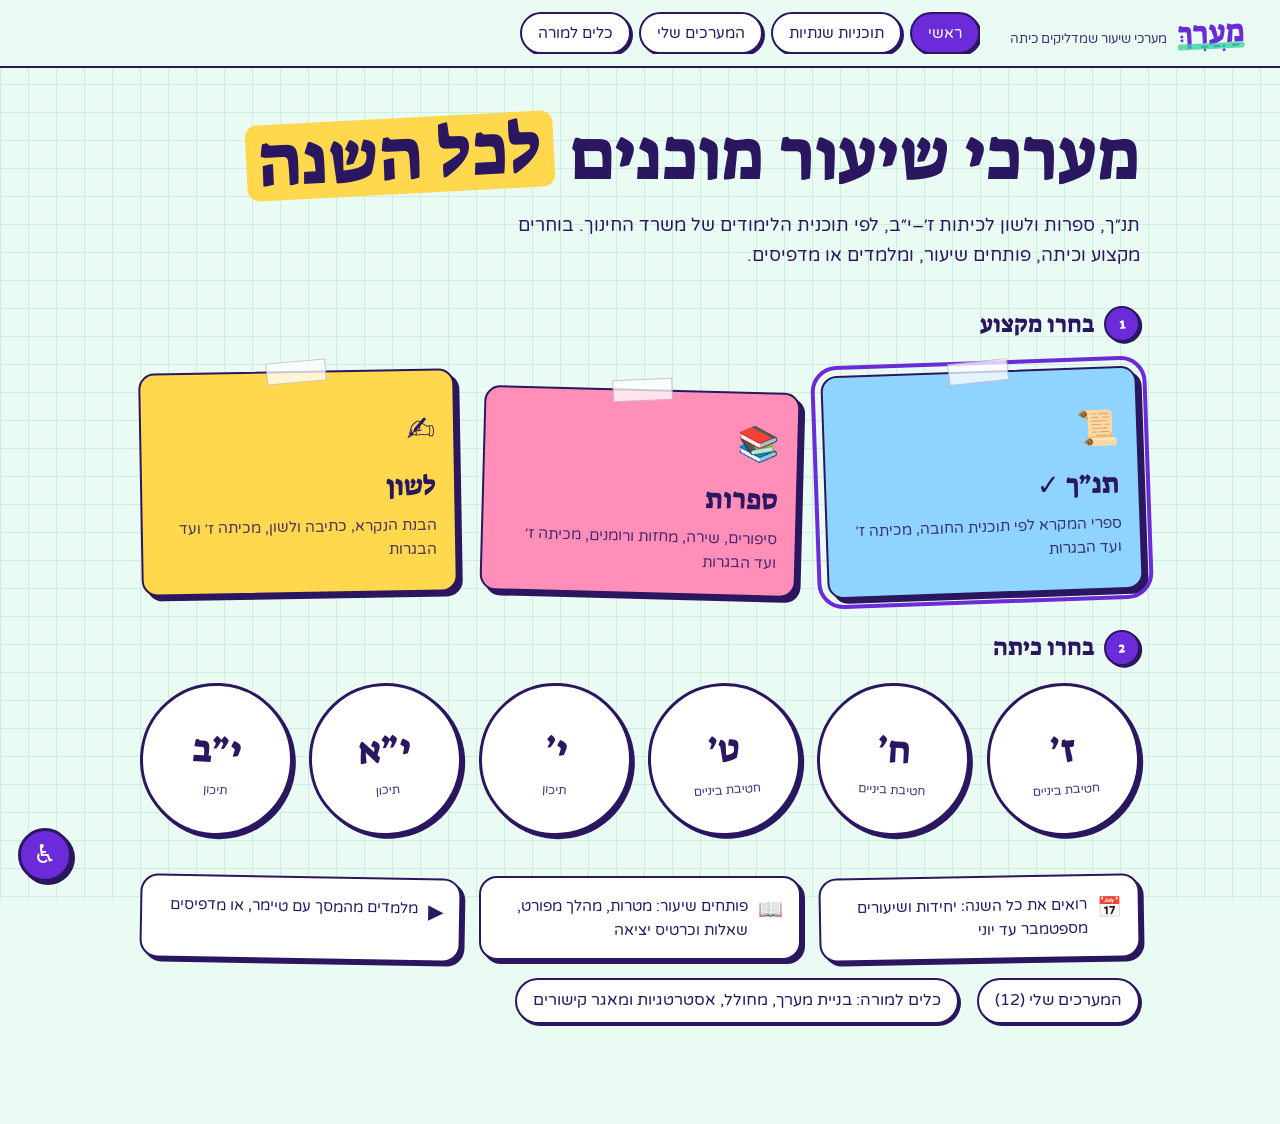
==== commit ceb47762: "New design in the style of the Siman app (notebook): mint grid paper, sticky notes, ink borders; pho" ====
--- a/index.html
+++ b/index.html
@@ -6,7 +6,7 @@
 <title>מַעֲרָךְ · מערכי שיעור לחט״ב ולתיכון</title>
 <link rel="preconnect" href="https://fonts.googleapis.com">
 <link rel="preconnect" href="https://fonts.gstatic.com" crossorigin>
-<link href="https://fonts.googleapis.com/css2?family=Heebo:wght@300;400;500;700;800&family=Secular+One&display=swap" rel="stylesheet">
+<link href="https://fonts.googleapis.com/css2?family=Heebo:wght@300;400;500;700;800&family=Secular+One&family=Suez+One&family=Varela+Round&display=swap" rel="stylesheet">
 <style>
 :root{
   --bg:#f5f2ea; --paper:#fffdf8; --ink:#1c2333; --ink2:#4a5468; --muted:#8a90a0;
@@ -437,6 +437,8 @@
   .brand span{display:none}
 }
 </style>
+<link rel="stylesheet" href="siman-theme.css?v=1">
+<meta name="theme-color" content="#EAFBF3">
 </head>
 <body>
 
@@ -940,9 +942,22 @@
 }
 
 /* ============ ROUTING ============ */
+/* ---- navigation memory: back/forward return to the same place ---- */
+let navPop=false, yearUnit=null;
+const scrollMem={};
+window.addEventListener("popstate",()=>{ navPop=true; });
+window.addEventListener("scroll",()=>{ scrollMem[location.hash||"#home"]=window.scrollY; },{passive:true});
+function restoreScroll(){
+  const h=location.hash||"#home", y=navPop?(scrollMem[h]||0):0; navPop=false;
+  let n=0; (function t(){ window.scrollTo(0,y); if(Math.abs(window.scrollY-y)>2 && n++<20) setTimeout(t,60); })();
+}
+function keyToSel(key){ const m=/^([a-z]+)-(\d+)$/.exec(key||""); if(!m) return null; const o=YEAR_SUBJ.find(x=>x.slug===m[1]); const g=Object.keys(GRADE_NUM).find(k=>GRADE_NUM[k]===+m[2]); return (o&&g)?{s:o.s,g:g}:null; }
 function route(){
   let v = decodeURIComponent((location.hash||"#home").slice(1));
   if(v.indexOf("read:")===0){ const p=v.split(":"); readState={key:p[1],ui:+p[2],li:+p[3]}; v="read"; }
+  yearUnit=null;
+  if(v.indexOf("year:")===0){ const p=v.split(":"); const sel=keyToSel(p[1]); if(sel){ ySel=sel; lsSet(KEY_YSEL, JSON.stringify(ySel)); } if(p[2]!==undefined&&p[2]!=="") yearUnit=+p[2]; v="year"; }
+  const sh=document.getElementById("sshow"); if(sh&&!sh.hidden){ sh.hidden=true; }
   if(!["home","library","edit","ai","toolbox","web","year","tools","read"].includes(v)) v="home";
   document.querySelectorAll(".view").forEach(x=>x.classList.toggle("on", x.id==="v-"+v));
   const navOf = {edit:"tools",ai:"tools",toolbox:"tools",web:"tools",read:"year"};
@@ -954,7 +969,7 @@
   if(v==="toolbox") renderToolbox();
   if(v==="web") renderWeb();
   if(v==="year") renderYear();
-  window.scrollTo(0,0);
+  else restoreScroll();
 }
 window.addEventListener("hashchange", route);
 function go(v){ if(location.hash==="#"+v) route(); else location.hash=v; }
@@ -1380,7 +1395,7 @@
 /* הנתונים נטענים לפי דרישה מ-data/<slug>-<grade>.js וכל קובץ מוסיף אובייקט ל-window.YEAR_PLANS */
 const YEAR_SUBJ = [{s:"תנ״ך",slug:"tanach"},{s:"ספרות",slug:"sifrut"},{s:"לשון",slug:"lashon"}];
 const GRADE_NUM = {"ז׳":7,"ח׳":8,"ט׳":9,"י׳":10,"י״א":11,"י״ב":12};
-const DATA_V = "21";
+const DATA_V = "24";
 const KEY_YSEL = "maarach_v1_ysel";
 let ySel = (()=>{ try{ return JSON.parse(lsGet(KEY_YSEL))||{s:"תנ״ך",g:"ז׳"}; }catch(e){ return {s:"תנ״ך",g:"ז׳"}; } })();
 const planState = {}; /* key -> "loading" | "ok" | "missing" */
@@ -1389,7 +1404,7 @@
 /* טעינת סקריפט חד-פעמית */
 const scriptP = {};
 function loadScript(src){
-  if(!scriptP[src]) scriptP[src] = new Promise(res=>{ const sc=document.createElement("script"); sc.src=src; sc.onload=()=>res(true); sc.onerror=()=>res(false); document.head.appendChild(sc); });
+  if(!scriptP[src]) scriptP[src] = new Promise(res=>{ const sc=document.createElement("script"); sc.src=src; sc.onload=()=>res(true); sc.onerror=()=>{ delete scriptP[src]; sc.remove(); res(false); }; document.head.appendChild(sc); });
   return scriptP[src];
 }
 /* תוכנית בסיס: data/<key>.js · מערכים נוספים לכל יחידה: data/more/<key>-u<N>.js (רשומים ב-data/more/index.js) */
@@ -1424,15 +1439,21 @@
     });
   });
 }
-function ySet(k,v){ ySel[k]=v; lsSet(KEY_YSEL, JSON.stringify(ySel)); renderYear(); }
+function ySet(k,v){ ySel[k]=v; lsSet(KEY_YSEL, JSON.stringify(ySel)); go("year:"+planKey(ySel.s,ySel.g)); }
 function renderYear(){
   document.getElementById("ySubj").innerHTML = YEAR_SUBJ.map(o=>'<button class="chip'+(ySel.s===o.s?" on":"")+'" data-v="'+esc(o.s)+'" onclick="ySet(\'s\',this.dataset.v)">'+esc(o.s)+'</button>').join("");
   document.getElementById("yGrade").innerHTML = GRADES.map(g=>'<button class="chip'+(ySel.g===g?" on":"")+'" data-v="'+esc(g)+'" onclick="ySet(\'g\',this.dataset.v)">כיתה '+esc(g)+'</button>').join("");
   const key = planKey(ySel.s, ySel.g), body = document.getElementById("yBody");
   if(!planFor(key)) body.innerHTML = '<div class="yload">טוען את התוכנית…</div>';
   loadPlan(key, ()=>{ if(planKey(ySel.s,ySel.g)!==key) return; const p=planFor(key);
-    body.innerHTML = p ? planHtml(p) : '<div class="empty">התוכנית ל'+esc(ySel.s)+' בכיתה '+esc(ySel.g)+' עדיין לא זמינה.</div>'; });
-}
+    body.innerHTML = p ? planHtml(p) : '<div class="empty">התוכנית ל'+esc(ySel.s)+' בכיתה '+esc(ySel.g)+' עדיין לא זמינה.</div>';
+    if(p && yearUnit!==null){ const d=document.getElementById("unit"+yearUnit); if(d) d.open=true; }
+    if(p) document.querySelectorAll("#yBody details.unit").forEach((d,ui)=>d.addEventListener("toggle",()=>{ if(d.open) setYearHash(key,ui); }));
+    if(navPop || yearUnit===null) restoreScroll();
+    else { navPop=false; const d=document.getElementById("unit"+yearUnit); if(d) setTimeout(()=>d.scrollIntoView({block:"start"}),30); }
+  });
+}
+function setYearHash(key,ui){ const h="#year:"+key+(ui!==undefined&&ui!==null?":"+ui:""); if(location.hash!==h) history.replaceState(null,"",h); }
 function planCounts(p){
   let full=0, outl=0; (p.units||[]).forEach(u=>{ full+=(u.lessons||[]).length; outl+=(u.outline||[]).length; });
   return {full, outl, units:(p.units||[]).length};
@@ -1476,7 +1497,7 @@
   }).join("");
   return h;
 }
-function openUnit(ui){ const d=document.getElementById("unit"+ui); if(!d) return; d.open=true; d.scrollIntoView({behavior:"smooth",block:"start"}); }
+function openUnit(ui){ const d=document.getElementById("unit"+ui); if(!d) return; d.open=true; setYearHash(planKey(ySel.s,ySel.g),ui); d.scrollIntoView({behavior:"smooth",block:"start"}); }
 function planLessonObj(key,ui,li){
   const p=planFor(key); if(!p) return null; const u=p.units[ui]; const s=u&&u.lessons&&u.lessons[li]; if(!s) return null;
   const l = JSON.parse(JSON.stringify(s));
@@ -1529,7 +1550,7 @@
   const nav=(x,lbl)=>x?'<a class="btn" href="#read:'+key+':'+x.ui+':'+x.li+'">'+lbl+'<small>'+esc(p.units[x.ui].lessons[x.li].title)+'</small></a>':'<span></span>';
   const inl=inLib(l.fromPlan), A3="'"+key+"',"+ui+","+li;
   let h='<div class="rd">'+
-    '<a class="back" href="#year" onclick="setTimeout(()=>openUnit('+ui+'),120)">→ חזרה לתוכנית: '+esc(p.subject)+' כיתה '+esc(p.grade)+' · יחידה '+(ui+1)+': '+esc(u.title)+'</a>'+
+    '<a class="back" href="#year:'+key+':'+ui+'" onclick="return backToPlan(\''+key+'\','+ui+')">→ חזרה לתוכנית: '+esc(p.subject)+' כיתה '+esc(p.grade)+' · יחידה '+(ui+1)+': '+esc(u.title)+'</a>'+
     '<div class="rhead"><div class="ykpis">'+(raw.outlineIndex?'<span class="tag">שיעור '+esc(raw.outlineIndex)+' ביחידה</span>':'')+'<span class="tag">'+l.minutes+' דקות</span>'+(MODELS[l.model]?'<span class="tag">מבנה: '+esc(MODELS[l.model].n)+'</span>':'')+'</div>'+
       '<h1>'+esc(l.title)+'</h1>'+
       '<div class="ractions"><button class="btn pri" onclick="presentPlanLesson('+A3+')">▶ העברת השיעור בכיתה</button>'+
@@ -1593,8 +1614,15 @@
 function openShow(i){
   let el=document.getElementById("sshow");
   if(!el){ el=document.createElement("div"); el.id="sshow"; el.className="sshow"; el.setAttribute("role","dialog"); el.setAttribute("aria-label","מצגת השיעור"); document.body.appendChild(el); document.addEventListener("keydown",showKey); }
+  if(el.hidden!==false || !(history.state&&history.state.show)) history.pushState({show:1},"",location.href);
   el.hidden=false; SL.i=Math.max(0,Math.min(i,SL.arr.length-1)); drawShow();
 }
+/* back button closes the slideshow instead of leaving the lesson */
+window.addEventListener("popstate",()=>{ const el=document.getElementById("sshow"); if(el&&!el.hidden){ el.hidden=true; navPop=false; if(document.fullscreenElement) document.exitFullscreen().catch(()=>{}); } });
+/* "back to plan": use real history when the plan is the previous page, so its place is kept */
+let lastPlanHash="";
+window.addEventListener("hashchange",e=>{ try{ const o=new URL(e.oldURL).hash; if(o.indexOf("#year")===0) lastPlanHash=o; }catch(_){} });
+function backToPlan(key,ui){ if(lastPlanHash.indexOf("#year:"+key)===0){ history.back(); return false; } return true; }
 function drawShow(){
   const el=document.getElementById("sshow"); if(!el) return; const s=SL.arr[SL.i], n=SL.arr.length;
   el.innerHTML='<div class="sbar"><button onclick="closeShow()">✕ סגירה</button><span>'+esc(SL.title)+'</span><span class="sp"></span><span>'+esc(stageOf(s))+'</span>'+
@@ -1604,7 +1632,7 @@
 }
 function toggleNotes(){ const el=document.getElementById("sshow"); if(el) el.classList.toggle("notes"); }
 function showGo(d){ const n=SL.i+d; if(n<0||n>=SL.arr.length) return; SL.i=n; drawShow(); }
-function closeShow(){ const el=document.getElementById("sshow"); if(el) el.hidden=true; if(document.fullscreenElement) document.exitFullscreen().catch(()=>{}); }
+function closeShow(){ const el=document.getElementById("sshow"); if(el&&!el.hidden&&history.state&&history.state.show){ history.back(); return; } if(el) el.hidden=true; if(document.fullscreenElement) document.exitFullscreen().catch(()=>{}); }
 function fullShow(){ const el=document.getElementById("sshow"); if(!document.fullscreenElement&&el.requestFullscreen) el.requestFullscreen().catch(()=>{}); else if(document.exitFullscreen) document.exitFullscreen().catch(()=>{}); }
 function showKey(e){ const el=document.getElementById("sshow"); if(!el||el.hidden) return;
   if(e.key==="ArrowLeft"||e.key===" "||e.key==="PageDown"){ e.preventDefault(); showGo(1); }
@@ -1657,7 +1685,7 @@
   document.getElementById("hMyCount").textContent = lessons.length?"("+lessons.length+")":"";
 }
 function hPick(s){ ySel.s=s; lsSet(KEY_YSEL, JSON.stringify(ySel)); renderHome(); }
-function hGo(g){ ySel.g=g; lsSet(KEY_YSEL, JSON.stringify(ySel)); go("year"); }
+function hGo(g){ ySel.g=g; lsSet(KEY_YSEL, JSON.stringify(ySel)); go("year:"+planKey(ySel.s,ySel.g)); }
 function printPlan(key){
   const p=planFor(key); if(!p) return;
   printHtml('<h1>תוכנית שנתית · '+esc(p.subject)+' · כיתה '+esc(p.grade)+'</h1><div>'+esc(p.stream||"")+' · '+esc(p.year||"")+(p.hoursPerWeek?' · '+esc(p.hoursPerWeek)+' ש״ש':'')+'</div>'+
@@ -1987,5 +2015,6 @@
 }
 init();
 </script>
+<script src="siman-theme.js?v=1"></script>
 </body>
 </html>
--- a/siman-theme.css
+++ b/siman-theme.css
@@ -0,0 +1,207 @@
+/* מַעֲרָךְ · עיצוב בסגנון "סימן" (מחברת): נייר משבצות מנטה, דיו סגול-כהה, קווים עבים וצללים מוזזים,
+   פתקים דביקים עם סלוטייפ, מרקר צהוב. שכבת עיצוב בלבד מעל העיצוב הבסיסי של index.html.
+   כדי לחזור לעיצוב הקודם מספיק להסיר את <link href="siman-theme.css"> ואת siman-theme.js. */
+
+:root{
+  --paper-mint:#EAFBF3; --grid:#CBEFDD; --ink-s:#2B1660; --violet:#6B2BD9; --violet-d:#5520B4;
+  --mint:#2ED3A0; --sun:#FFD84D; --rose:#FF8FB8; --sky:#8FD3FF; --lilac:#D9C8FF;
+  /* base variables used by the whole app */
+  --bg:var(--paper-mint); --paper:#fff; --ink:var(--ink-s); --ink2:#3F2E73; --muted:#5E5288;
+  --line:var(--ink-s); --line2:var(--ink-s);
+  --accent:var(--violet); --accent-d:var(--violet-d); --accent-l:#EFE8FF;
+  --amber:#F2A900; --amber-l:#FFF3C4; --red:#C0264E; --red-l:#FFE1EA;
+  --radius:18px; --shadow:4px 4px 0 var(--ink-s);
+  --fs:16px;
+}
+html{font-size:var(--fs)}
+html,body{background-color:var(--paper-mint);color:var(--ink-s);font-family:"Varela Round","Heebo",system-ui,sans-serif;font-size:var(--fs);line-height:1.6}
+body{background-image:linear-gradient(var(--grid) 1px,transparent 1px),linear-gradient(90deg,var(--grid) 1px,transparent 1px);background-size:28px 28px;background-attachment:fixed}
+h1,h2,h3,.display{font-family:"Suez One","Secular One",serif;font-weight:400}
+a{color:var(--violet)}
+::selection{background:var(--sun);color:var(--ink-s)}
+:focus-visible{outline:3px solid var(--violet)!important;outline-offset:3px;border-radius:8px}
+
+/* ---------- top bar ---------- */
+.top{background:rgba(234,251,243,.92);backdrop-filter:blur(6px);-webkit-backdrop-filter:blur(6px);color:var(--ink-s);height:auto;min-height:68px;padding:10px clamp(14px,3vw,36px);border-bottom:2.5px solid var(--ink-s)}
+.brand b{font-family:"Suez One",serif;font-size:32px;color:var(--violet);display:inline-block;transform:rotate(-3deg);line-height:1}
+.brand b::after{content:"";display:block;height:6px;margin-top:-5px;background:var(--mint);border-radius:6px;opacity:.75}
+.brand span{color:var(--ink2);font-size:13px}
+.nav{gap:8px}
+.nav a{color:var(--ink-s);background:#fff;border:2.5px solid var(--ink-s);border-radius:999px;padding:7px 16px;font-size:15px;box-shadow:2px 2px 0 var(--ink-s);transition:transform .12s,box-shadow .12s,background .12s}
+.nav a:hover{background:var(--sun);color:var(--ink-s);transform:translateY(-1px)}
+.nav a.on{background:var(--violet);color:#fff}
+
+/* ---------- buttons & chips ---------- */
+.btn{border:2.5px solid var(--ink-s);background:#fff;color:var(--ink-s);border-radius:999px;padding:9px 18px;min-height:44px;font-weight:400;box-shadow:3px 3px 0 var(--ink-s);transition:transform .12s,box-shadow .12s,background .12s}
+.btn:hover{border-color:var(--ink-s);background:var(--paper-mint);transform:translate(1px,1px);box-shadow:2px 2px 0 var(--ink-s)}
+.btn:active{transform:translate(3px,3px);box-shadow:0 0 0 var(--ink-s)}
+.btn.pri{background:var(--violet);border-color:var(--ink-s);color:#fff}
+.btn.pri:hover{background:var(--violet-d)}
+.btn.ghost{box-shadow:none;border-color:transparent;background:transparent}
+.btn.sm{min-height:36px;padding:5px 12px;border-width:2px;box-shadow:2px 2px 0 var(--ink-s);border-radius:999px}
+.btn:disabled{border-style:dashed;box-shadow:none}
+.top .btn{background:var(--sun);color:var(--ink-s);border-color:var(--ink-s)}
+.chip{border:2px solid var(--ink-s);background:#fff;color:var(--ink-s);border-radius:999px;padding:7px 15px;min-height:40px;font-size:15px;transition:.12s}
+.chip:hover{background:var(--paper-mint)}
+.chip.on{background:var(--sun);color:var(--ink-s);border-color:var(--ink-s);box-shadow:2px 2px 0 var(--ink-s);transform:rotate(-2deg)}
+.tag{background:#fff;border:2px solid var(--ink-s);color:var(--ink-s);font-size:12.5px;border-radius:8px;padding:1px 9px}
+.tag.s{color:var(--ink-s)!important;background:var(--mint)!important}
+input,select,textarea{border-radius:14px}
+select.f,input.f,textarea.f,.search input{border:2.5px solid var(--ink-s);background:#fff;border-radius:14px}
+.search input{border-radius:999px;box-shadow:3px 3px 0 var(--ink-s)}
+
+/* ---------- panels / cards ---------- */
+.panel,.card,.tcard,.ytop,.rhead,.rcard,.rbox,.rq,.unit,.stage,.timebar,.side,.howto div{background:#fff;border:2.5px solid var(--ink-s)!important;border-radius:var(--radius);box-shadow:4px 4px 0 var(--ink-s)}
+.card .acts{background:var(--paper-mint);border-top:2px dashed var(--ink-s)}
+.card:hover,.tcard:hover{transform:translateY(-2px) rotate(-.5deg)}
+.empty{border:3px dashed var(--violet);border-radius:22px;background:rgba(255,255,255,.7);color:var(--ink2)}
+.note{background:var(--amber-l);border:2px dashed var(--ink-s);color:var(--ink-s)}
+
+/* ---------- home ---------- */
+.home{max-width:1000px;padding-top:18px}
+.home h1{font-size:clamp(38px,6vw,72px);line-height:1.05;margin:6px 0 16px}
+.home h1 em{display:inline-block;color:var(--ink-s);background:var(--sun);padding:0 12px;border-radius:12px;transform:rotate(-3deg)}
+.home .lead{font-size:18px;color:var(--ink-s);line-height:1.7;max-width:640px}
+.step{font-family:"Suez One",serif;font-weight:400;font-size:24px;margin:34px 0 16px}
+.sn{background:var(--violet);border:2.5px solid var(--ink-s);box-shadow:2px 2px 0 var(--ink-s);width:36px;height:36px;font-family:"Suez One",serif;transform:rotate(-6deg)}
+.subjs{gap:26px;padding-top:12px}
+.scard{position:relative;text-align:right;border:2.5px solid var(--ink-s)!important;border-radius:16px;padding:24px 18px 20px;box-shadow:5px 5px 0 var(--ink-s);transition:transform .2s;color:var(--ink-s)}
+.scard::before{content:"";position:absolute;top:-12px;right:50%;width:58px;height:20px;background:rgba(255,255,255,.75);border:1px solid rgba(43,22,96,.25);transform:translateX(50%) rotate(-4deg)}
+.subjs .scard:nth-child(1){background:var(--sky);transform:rotate(-2deg)}
+.subjs .scard:nth-child(2){background:var(--rose);transform:rotate(1.5deg);margin-top:18px}
+.subjs .scard:nth-child(3){background:var(--sun);transform:rotate(-1deg)}
+.scard:hover{transform:rotate(0) scale(1.03)!important;z-index:2}
+.scard.on{outline:4px solid var(--violet);outline-offset:6px}
+.scard.on h3::after{content:" ✓";color:var(--ink-s)}
+.scard b{font-size:34px}
+.scard h3{font-size:28px;margin:6px 0 4px}
+.scard p{color:var(--ink-s);opacity:.85;font-size:15px}
+.grades{gap:16px}
+.gbtn{aspect-ratio:1;border-radius:50%;background:#fff;border:3px solid var(--ink-s);box-shadow:3px 3px 0 var(--ink-s);justify-content:center;transition:transform .15s,background .15s}
+.gbtn:nth-child(odd){transform:rotate(-4deg)}.gbtn:nth-child(even){transform:rotate(3deg)}
+.gbtn:hover{background:var(--sun);border-color:var(--ink-s);transform:rotate(0) scale(1.06)}
+.gbtn b{font-family:"Suez One",serif;font-size:clamp(26px,3.4vw,38px);color:var(--ink-s)}
+.gbtn span{color:var(--ink2);font-size:12px}
+.howto{gap:18px;margin-top:40px}
+.howto div{font-size:15px;color:var(--ink-s);padding:16px}
+.howto div:nth-child(1){transform:rotate(-1deg)}.howto div:nth-child(3){transform:rotate(1deg)}
+.homelinks a{font-size:16px;background:#fff;border:2px solid var(--ink-s);border-radius:999px;padding:8px 16px;text-decoration:none;color:var(--ink-s);box-shadow:2px 2px 0 var(--ink-s)}
+.homelinks a:hover{background:var(--sun)}
+.hero h1 em{color:var(--ink-s);background:var(--sun);padding:0 10px;border-radius:10px;display:inline-block;transform:rotate(-2deg)}
+
+/* ---------- year plan ---------- */
+.ysel .ylbl{color:var(--ink-s);font-family:"Suez One",serif;font-weight:400}
+.ytop h2{font-size:34px}
+.yover{color:var(--ink-s)}
+details.req>summary,details.about>summary{color:var(--violet);font-weight:700}
+.ytl{height:40px;border:2.5px solid var(--ink-s);border-radius:14px;box-shadow:3px 3px 0 var(--ink-s)}
+.ytl a{color:var(--ink-s);font-weight:700;border-left:2px solid var(--ink-s)}
+.ymonths{color:var(--ink2)}
+.yhint{color:var(--ink2)}
+.unit{overflow:hidden}
+.unit>summary{padding:16px 18px}
+.unit>summary .num{border:2.5px solid var(--ink-s);color:var(--ink-s);font-family:"Suez One",serif;transform:rotate(-5deg);width:40px;height:40px;font-size:19px}
+.unit>summary h3{font-size:21px}
+.unit>summary .sub{color:var(--ink2);font-size:13.5px}
+.unit[open]>summary{background:var(--paper-mint);border-bottom:2px dashed var(--ink-s)}
+.ubox{background:var(--paper-mint);border:2px solid var(--ink-s);border-radius:14px}
+.llist{gap:8px}
+.lrow{font-size:15.5px;color:var(--ink2);padding:10px 12px;border-radius:14px}
+.lrow .ln{color:var(--ink2)}
+.lrow.full{background:#fff;border:2px solid var(--ink-s);color:var(--ink-s);min-height:52px}
+.lrow.full:nth-child(4n+1){background:#FFF8D9}.lrow.full:nth-child(4n+2){background:#EAF6FF}.lrow.full:nth-child(4n+3){background:#FFEEF5}.lrow.full:nth-child(4n){background:#F2ECFF}
+.lrow.full:hover{transform:translateX(-3px);box-shadow:3px 3px 0 var(--ink-s)}
+.lrow.full .ln{font-family:"Suez One",serif;color:var(--violet);font-size:16px}
+.lgo{background:var(--violet);border:2px solid var(--ink-s);border-radius:999px;padding:6px 14px;font-size:14px;box-shadow:2px 2px 0 var(--ink-s)}
+
+/* ---------- reading a lesson ---------- */
+.rd{max-width:880px}
+.back{display:inline-flex;align-items:center;gap:6px;background:#fff;border:2.5px solid var(--ink-s);border-radius:999px;padding:8px 16px;min-height:44px;box-shadow:3px 3px 0 var(--ink-s);color:var(--ink-s);font-size:15px;margin-bottom:18px}
+.back:hover{background:var(--sun)}
+.rhead{padding:24px}
+.rhead h1{font-size:clamp(28px,4vw,42px);line-height:1.15}
+.rcard h2,.rh{font-family:"Suez One",serif;font-weight:400}
+.rh{font-size:28px;display:inline-block;background:linear-gradient(transparent 58%,var(--sun) 58%);padding:0 4px}
+.rcard li,.rcard p{font-size:16px;line-height:1.7}
+.rstage{background:#fff;border:2.5px solid var(--ink-s);border-inline-start:10px solid var(--c);box-shadow:4px 4px 0 var(--ink-s);border-radius:16px;padding:14px 18px}
+.rsh{color:var(--ink-s);font-family:"Suez One",serif;font-size:20px}
+.rsh span{color:var(--ink-s);background:var(--sun);border:2px solid var(--ink-s);border-radius:999px;padding:1px 10px;font-family:"Varela Round",sans-serif;font-size:13.5px}
+.ract{border-top:2px dashed var(--grid)}
+.rah b{font-size:17px}
+.ract p{font-size:16.5px;line-height:1.8;color:var(--ink-s)}
+.rdiff>div{border:2px solid var(--ink-s);border-radius:14px;font-size:15px;color:var(--ink-s)}
+.rdiff .d1{background:#FFF3C4}.rdiff .d2{background:#DDF8EC}.rdiff .d3{background:#EFE8FF}
+.rq li{font-size:16px;line-height:1.7}
+.rbox.exit{background:var(--sun)!important;transform:rotate(-.6deg)}
+.rbox p{font-size:16px;line-height:1.7}
+.rnav .btn{border-radius:18px;align-items:flex-start;text-align:right}
+.rnav small{color:var(--ink2)}
+.slbar{background:var(--lilac);border:2.5px solid var(--ink-s);border-radius:18px;box-shadow:4px 4px 0 var(--ink-s);padding:12px 14px}
+.slbar b{font-family:"Suez One",serif;font-weight:400;font-size:17px}
+.slk button{border:2px solid var(--ink-s);background:var(--lilac);color:var(--ink-s);min-height:32px;padding:3px 12px}
+.slk button:hover{background:var(--sun)}
+.sshow{background:var(--ink-s)}
+.sshow .sbar button{border:2px solid rgba(255,255,255,.5);border-radius:999px;min-height:44px}
+.slide{border:3px solid #fff;border-radius:16px}
+.slide h2{font-family:"Suez One","Secular One",serif}
+.slide.s-title{background:linear-gradient(135deg,var(--violet),#3A1690)}
+.slide.s-question{background:#FFF8D9}
+.slide.s-task{background:#E3FBF0}
+.slide.s-exit{background:#FFE7F0}
+.slide.s-quote blockquote{border-inline-start-color:var(--sun)}
+
+/* ---------- toasts, modals ---------- */
+.toast,#toast{background:var(--sun)!important;color:var(--ink-s)!important;border:2.5px solid var(--ink-s)!important;box-shadow:4px 4px 0 var(--ink-s)!important;border-radius:14px!important}
+.modal,.mbox,.dialog{border:2.5px solid var(--ink-s);border-radius:20px;box-shadow:6px 6px 0 var(--ink-s)}
+
+/* ---------- phone: bottom tab bar + sticky back ---------- */
+.mnav{display:none}
+@media (max-width:760px){
+  .top{min-height:58px;padding:8px 14px}
+  .top .nav{display:none}
+  .brand b{font-size:28px}
+  .brand span{display:none}
+  main{padding:18px 14px 110px}
+  .mnav{display:flex;position:fixed;bottom:0;left:0;right:0;z-index:60;background:#fff;border-top:2.5px solid var(--ink-s);padding:6px 6px calc(6px + env(safe-area-inset-bottom));gap:4px;justify-content:space-around}
+  .mnav a{flex:1;display:flex;flex-direction:column;align-items:center;gap:2px;text-decoration:none;color:var(--ink-s);font-size:12px;border-radius:14px;padding:6px 2px;min-height:52px;border:2px solid transparent}
+  .mnav a i{font-style:normal;font-size:21px;line-height:1}
+  .mnav a.on{background:var(--sun);border-color:var(--ink-s);box-shadow:2px 2px 0 var(--ink-s)}
+  .home h1{font-size:40px}
+  .home .lead{font-size:16.5px}
+  .subjs{grid-template-columns:1fr;gap:18px}
+  .subjs .scard:nth-child(2){margin-top:0}
+  .scard{display:grid;grid-template-columns:auto 1fr;column-gap:14px;align-items:center;padding:18px 16px}
+  .scard b{grid-row:span 2;font-size:30px}
+  .scard h3{margin:0;font-size:24px}
+  .grades{grid-template-columns:repeat(3,1fr);gap:14px}
+  .howto div:nth-child(n){transform:none}
+  .back{position:sticky;top:66px;z-index:20}
+  .rhead{padding:18px}
+  .ractions .btn,.slbar .btn{flex:1 1 auto;justify-content:center}
+  .rstage{padding:12px 14px;border-inline-start-width:8px}
+  .rnav{flex-direction:column}
+  .rnav .btn{max-width:none}
+  .lrow{font-size:15px}
+  .lgo{display:none}
+  .unit>summary h3{font-size:18px}
+  .ytop h2{font-size:28px}
+  .ytl{display:none}.ymonths{display:none}
+  .ysel .chip{padding:6px 12px}
+}
+
+/* ---------- accessibility button & options ---------- */
+.a11y-b{position:fixed;bottom:18px;left:18px;z-index:70;width:54px;height:54px;border-radius:50%;background:var(--violet);color:#fff;border:3px solid var(--ink-s);box-shadow:3px 3px 0 var(--ink-s);display:grid;place-items:center;font-size:26px;cursor:pointer}
+.a11y-p{position:fixed;bottom:84px;left:18px;z-index:71;background:#fff;border:2.5px solid var(--ink-s);border-radius:18px;box-shadow:5px 5px 0 var(--ink-s);padding:14px;width:min(290px,calc(100vw - 36px));display:flex;flex-direction:column;gap:8px}
+.a11y-p[hidden]{display:none}
+.a11y-p h4{margin:0 0 4px;font-family:"Suez One",serif;font-weight:400;font-size:19px}
+.a11y-p .row{display:flex;gap:8px}
+.a11y-p .row .btn{flex:1;justify-content:center;min-height:44px;padding:6px 8px}
+.a11y-p .btn.on{background:var(--sun)}
+@media (max-width:760px){.a11y-b{bottom:86px;left:12px;width:50px;height:50px}.a11y-p{bottom:146px;left:12px}}
+html.hc{--grid:#B6E3CC;--ink2:var(--ink-s);--muted:var(--ink-s)}
+html.hc body{background-image:none;background-color:#fff}
+html.hc .lrow,html.hc .lrow .ln,html.hc .yover,html.hc .rnav small{color:var(--ink-s)}
+html.calm *{animation:none!important;transition:none!important}
+html.calm .scard,html.calm .gbtn,html.calm .chip.on,html.calm .home h1 em,html.calm .unit>summary .num,html.calm .rbox.exit,html.calm .howto div,html.calm .brand b{transform:none!important}
+@media (prefers-reduced-motion:reduce){*{transition:none!important;animation:none!important}}
+@media print{body{background:#fff!important}.mnav,.a11y-b,.a11y-p{display:none!important}}
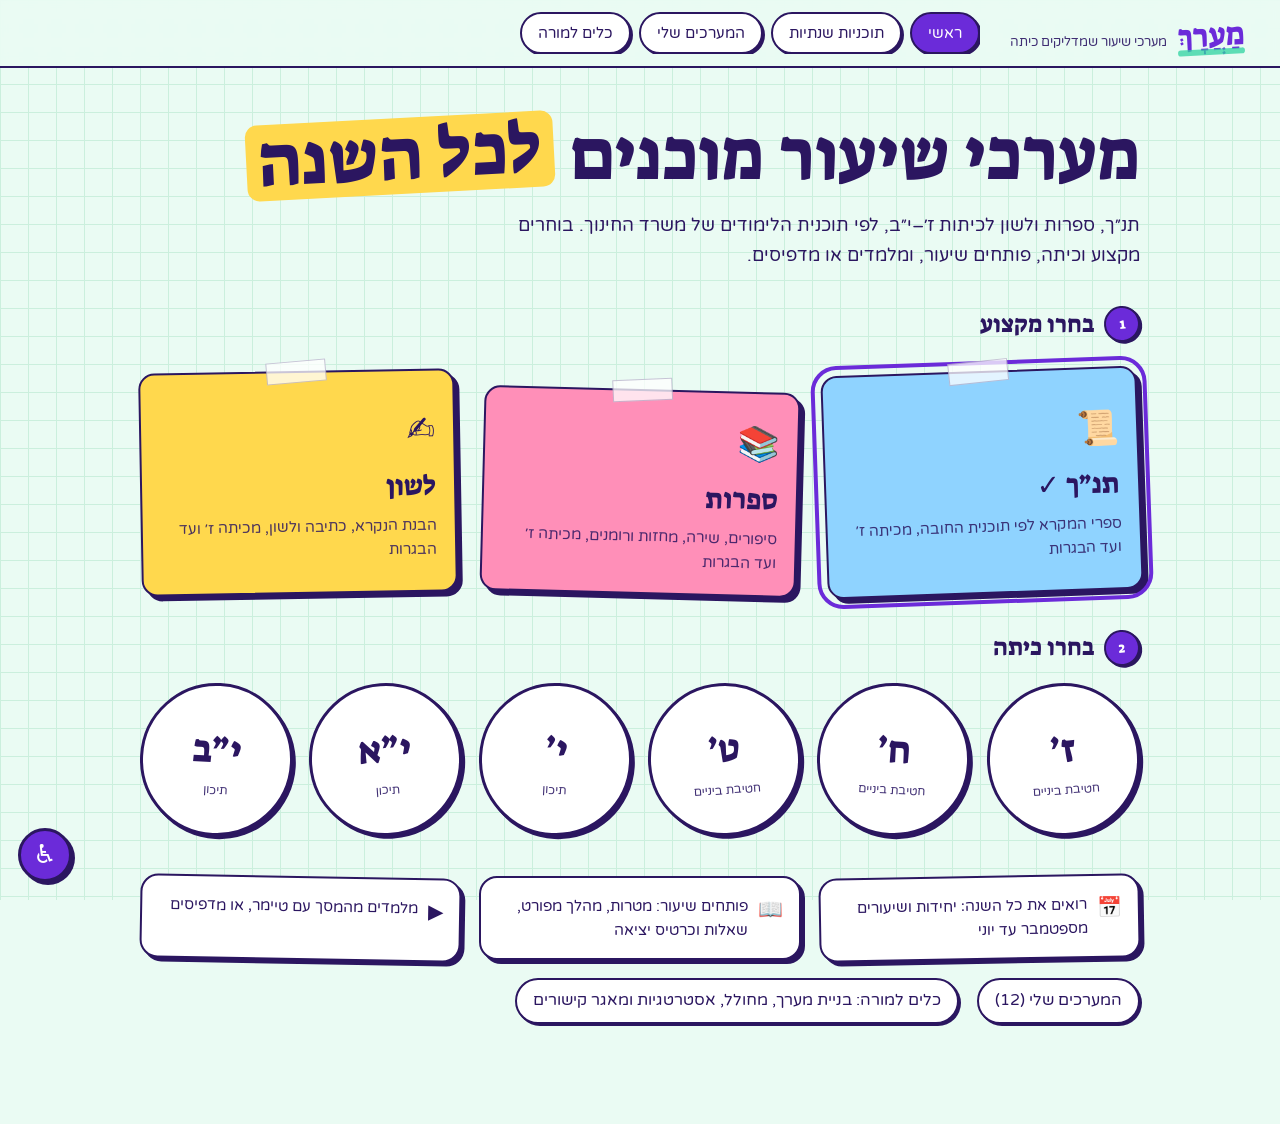
==== commit fd471a06: "Siman design: phone fixes (logo, compact sticky back, collapsible plan description) Co-Authored-By: " ====
--- a/index.html
+++ b/index.html
@@ -437,7 +437,7 @@
   .brand span{display:none}
 }
 </style>
-<link rel="stylesheet" href="siman-theme.css?v=1">
+<link rel="stylesheet" href="siman-theme.css?v=2">
 <meta name="theme-color" content="#EAFBF3">
 </head>
 <body>
@@ -2015,6 +2015,6 @@
 }
 init();
 </script>
-<script src="siman-theme.js?v=1"></script>
+<script src="siman-theme.js?v=2"></script>
 </body>
 </html>
--- a/siman-theme.css
+++ b/siman-theme.css
@@ -205,3 +205,13 @@
 html.calm .scard,html.calm .gbtn,html.calm .chip.on,html.calm .home h1 em,html.calm .unit>summary .num,html.calm .rbox.exit,html.calm .howto div,html.calm .brand b{transform:none!important}
 @media (prefers-reduced-motion:reduce){*{transition:none!important;animation:none!important}}
 @media print{body{background:#fff!important}.mnav,.a11y-b,.a11y-p{display:none!important}}
+
+/* ---------- fixes after phone check ---------- */
+.brand b{line-height:1.35;padding-top:4px}
+.brand b::after{margin-top:-8px}
+@media (max-width:760px){
+  .back{display:block;white-space:nowrap;overflow:hidden;text-overflow:ellipsis;max-width:100%;font-size:14px;padding:9px 14px}
+  .yover{display:-webkit-box;-webkit-line-clamp:4;-webkit-box-orient:vertical;overflow:hidden;cursor:pointer;position:relative}
+  .yover.open{display:block}
+  .yover:not(.open)::after{content:"… קראו עוד";position:absolute;bottom:0;left:0;background:#fff;color:var(--violet);font-weight:700;padding-inline-start:6px}
+}
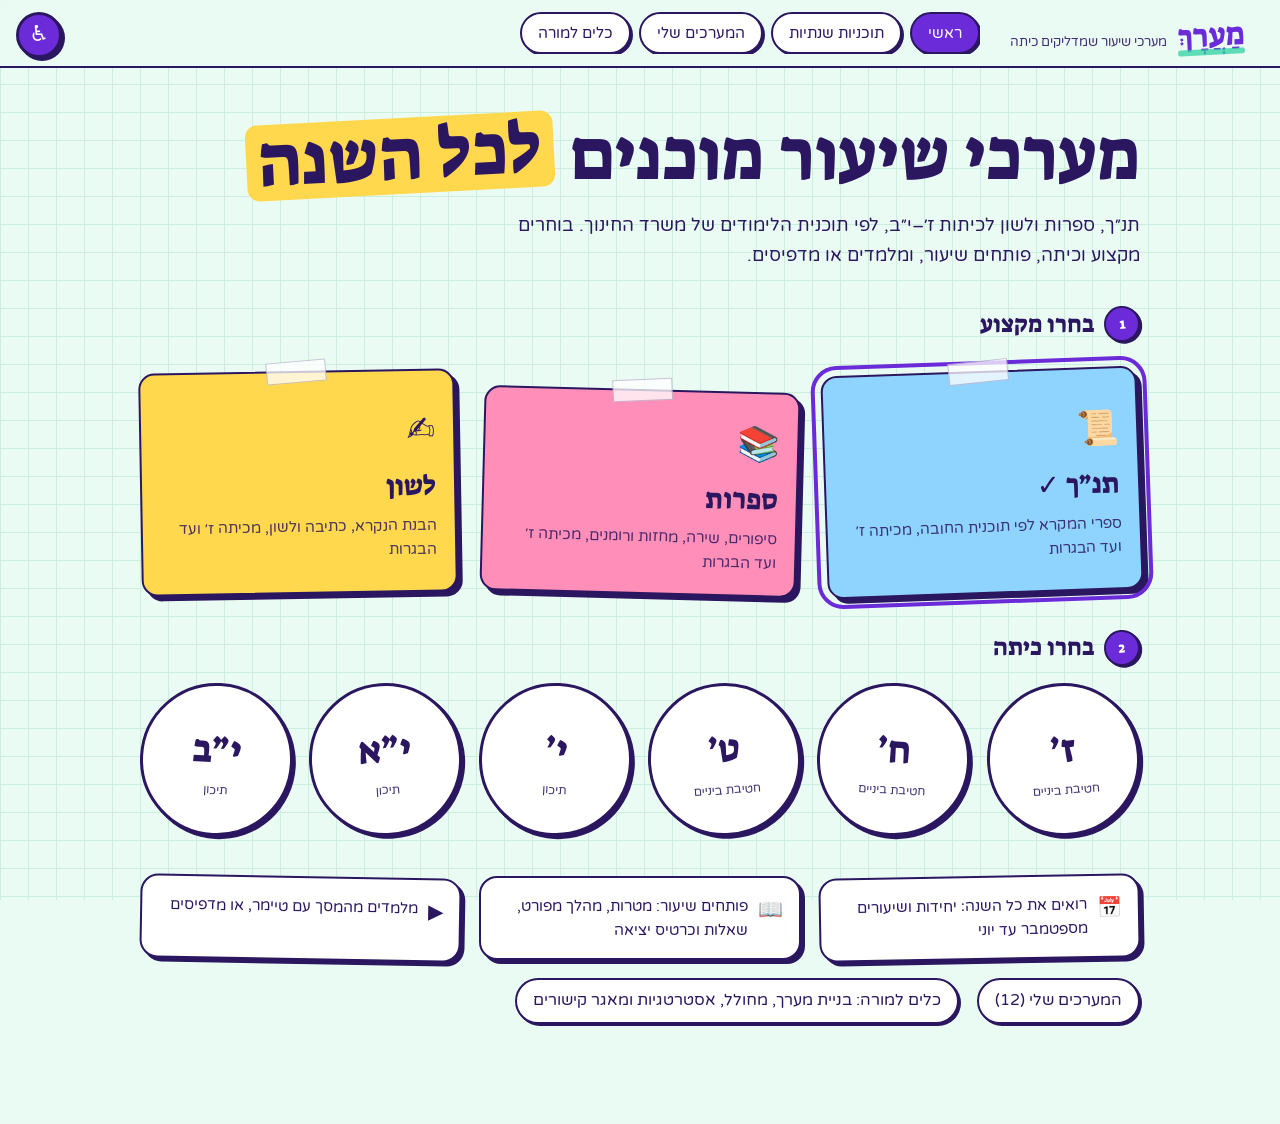
==== commit bce385b0: "Smoother site: retry failed plan loads, warn when saving fails, confirm before deleting an activity," ====
--- a/index.html
+++ b/index.html
@@ -250,6 +250,8 @@
 .slk{display:inline-flex;gap:4px;flex-wrap:wrap}
 .slk button{border:1px solid #c7d8ee;background:#eef4fb;color:#1d4b85;border-radius:999px;padding:2px 10px;font-size:12.5px}
 .slk button:hover{background:#dbe8f7}
+.sshow[hidden],.pres[hidden]{display:none!important}
+body.noscroll{overflow:hidden}
 .sshow{position:fixed;inset:0;z-index:200;background:#0f1a2b;display:flex;flex-direction:column}
 .sshow .sbar{display:flex;align-items:center;gap:8px;padding:8px 12px;color:#c9d6ea;font-size:14px;flex-wrap:wrap}
 .sshow .sbar .sp{flex:1}
@@ -437,7 +439,7 @@
   .brand span{display:none}
 }
 </style>
-<link rel="stylesheet" href="siman-theme.css?v=2">
+<link rel="stylesheet" href="siman-theme.css?v=4">
 <meta name="theme-color" content="#EAFBF3">
 </head>
 <body>
@@ -714,7 +716,8 @@
 const KEY = "maarach_v1_lessons", KEY_CLASS = "maarach_v1_class";
 let MEM = {};
 function lsGet(k){ try{ return localStorage.getItem(k); }catch(e){ return MEM[k]===undefined?null:MEM[k]; } }
-function lsSet(k,v){ try{ localStorage.setItem(k,v); }catch(e){ MEM[k]=v; } }
+let lsWarned=false;
+function lsSet(k,v){ try{ localStorage.setItem(k,v); }catch(e){ MEM[k]=v; if(!lsWarned){ lsWarned=true; setTimeout(()=>toast("⚠️ לא ניתן לשמור בדפדפן הזה (אולי הזיכרון מלא או מצב גלישה פרטית). השינויים יישמרו רק עד סגירת האתר. כדאי לייצא את המערכים."),300); } } }
 const uid = () => Math.random().toString(36).slice(2,9);
 const esc = s => String(s==null?"":s).replace(/[&<>"']/g,c=>({"&":"&amp;","<":"&lt;",">":"&gt;",'"':"&quot;","'":"&#39;"}[c]));
 
@@ -946,10 +949,17 @@
 let navPop=false, yearUnit=null;
 const scrollMem={};
 window.addEventListener("popstate",()=>{ navPop=true; });
+/* ---- overlays (slideshow, presenter) live in browser history: Back closes them, ✕ goes "back" too ---- */
+const OV=[];
+function ovPush(name, closeFn){ if(OV.some(o=>o.name===name)) return; OV.push({name,closeFn}); history.pushState({ov:name},"",location.href); }
+function ovClose(name){ const top=OV[OV.length-1]; if(top && top.name===name && history.state && history.state.ov===name){ history.back(); return true; } const i=OV.findIndex(o=>o.name===name); if(i>=0) OV.splice(i,1); return false; }
+window.addEventListener("popstate",()=>{ const o=OV.pop(); if(o){ navPop=false; try{ o.closeFn(); }catch(e){} } });
+function closeAllOverlays(){ while(OV.length){ const o=OV.pop(); try{ o.closeFn(); }catch(e){} } closeModal(); if(typeof closeTool==="function") closeTool(); }
 window.addEventListener("scroll",()=>{ scrollMem[location.hash||"#home"]=window.scrollY; },{passive:true});
 function restoreScroll(){
   const h=location.hash||"#home", y=navPop?(scrollMem[h]||0):0; navPop=false;
-  let n=0; (function t(){ window.scrollTo(0,y); if(Math.abs(window.scrollY-y)>2 && n++<20) setTimeout(t,60); })();
+  let n=0, stop=false; const s=()=>{ stop=true; }; ["wheel","touchstart","keydown"].forEach(ev=>window.addEventListener(ev,s,{once:true,passive:true}));
+  (function t(){ if(stop) return; window.scrollTo(0,y); if(Math.abs(window.scrollY-y)>2 && n++<20) setTimeout(t,60); })();
 }
 function keyToSel(key){ const m=/^([a-z]+)-(\d+)$/.exec(key||""); if(!m) return null; const o=YEAR_SUBJ.find(x=>x.slug===m[1]); const g=Object.keys(GRADE_NUM).find(k=>GRADE_NUM[k]===+m[2]); return (o&&g)?{s:o.s,g:g}:null; }
 function route(){
@@ -957,7 +967,7 @@
   if(v.indexOf("read:")===0){ const p=v.split(":"); readState={key:p[1],ui:+p[2],li:+p[3]}; v="read"; }
   yearUnit=null;
   if(v.indexOf("year:")===0){ const p=v.split(":"); const sel=keyToSel(p[1]); if(sel){ ySel=sel; lsSet(KEY_YSEL, JSON.stringify(ySel)); } if(p[2]!==undefined&&p[2]!=="") yearUnit=+p[2]; v="year"; }
-  const sh=document.getElementById("sshow"); if(sh&&!sh.hidden){ sh.hidden=true; }
+  closeAllOverlays();
   if(!["home","library","edit","ai","toolbox","web","year","tools","read"].includes(v)) v="home";
   document.querySelectorAll(".view").forEach(x=>x.classList.toggle("on", x.id==="v-"+v));
   const navOf = {edit:"tools",ai:"tools",toolbox:"tools",web:"tools",read:"year"};
@@ -1008,8 +1018,8 @@
 }
 function openLesson(id, present){
   cur = lessons.find(l=>l.id===id)||null;
+  if(present){ if(cur) startPresent(cur); return; }
   go("edit");
-  if(present && cur) setTimeout(startPresent, 50);
 }
 function dupLesson(id){
   const o = lessons.find(l=>l.id===id); if(!o) return;
@@ -1129,7 +1139,7 @@
 }
 function setAct(si,ai,k,v){ cur.stages[si].activities[ai][k]=v; touch(); }
 function addAct(si, a){ cur.stages[si].activities.push(a||A("explain","",5,"")); touch(); renderStages(); }
-function rmAct(si,ai){ cur.stages[si].activities.splice(ai,1); touch(); renderStages(); }
+function rmAct(si,ai){ const a=cur.stages[si].activities[ai]; if(!confirm("למחוק את הפעילות ״"+((a&&a.title)||"ללא שם")+"״?")) return; cur.stages[si].activities.splice(ai,1); touch(); renderStages(); }
 function mvAct(si,ai,d){
   const arr = cur.stages[si].activities, j = ai+d;
   if(j<0||j>=arr.length){ // move across stages
@@ -1180,7 +1190,7 @@
 }
 function addStratFromBank(i){
   if(!cur || !lessons.includes(cur)){ newLesson(); setTimeout(()=>{ insertStrat(i,0); },80); return; }
-  modal('<h3>לאיזה שלב להוסיף?</h3>'+cur.stages.map((st,si)=>'<button class="btn" style="margin:4px" onclick="insertStrat('+i+','+si+')">'+esc(st.name)+'</button>').join("")+'<div class="ft"><button class="btn" onclick="closeModal()">ביטול</button></div>');
+  modal('<h3>הוספה למערך ״'+esc(cur.title||"ללא שם")+'״ · לאיזה שלב?</h3><p style="margin:0 0 8px">רוצים מערך אחר? פתחו אותו קודם מ״המערכים שלי״.</p>'+cur.stages.map((st,si)=>'<button class="btn" style="margin:4px" onclick="insertStrat('+i+','+si+')">'+esc(st.name)+'</button>').join("")+'<div class="ft"><button class="btn" onclick="closeModal()">ביטול</button></div>');
 }
 
 /* ============ WEB DIRECTORY ============ */
@@ -1382,7 +1392,7 @@
     newLesson(); if(SUBJECTS[w.s]) cur.subject = w.s;
   }
   addSrc(w.t, w.u); if(location.hash!=="#edit") go("edit"); else renderEditor();
-  toast("הקישור נוסף למערך");
+  toast("הקישור נוסף למערך ״"+(cur.title||"ללא שם")+"״");
 }
 function pickWebSrc(){
   const rel = WEB.map((w,i)=>({w,i})).filter(o=>o.w.s===cur.subject||o.w.s==="כללי");
@@ -1395,7 +1405,7 @@
 /* הנתונים נטענים לפי דרישה מ-data/<slug>-<grade>.js וכל קובץ מוסיף אובייקט ל-window.YEAR_PLANS */
 const YEAR_SUBJ = [{s:"תנ״ך",slug:"tanach"},{s:"ספרות",slug:"sifrut"},{s:"לשון",slug:"lashon"}];
 const GRADE_NUM = {"ז׳":7,"ח׳":8,"ט׳":9,"י׳":10,"י״א":11,"י״ב":12};
-const DATA_V = "24";
+const DATA_V = "26";
 const KEY_YSEL = "maarach_v1_ysel";
 let ySel = (()=>{ try{ return JSON.parse(lsGet(KEY_YSEL))||{s:"תנ״ך",g:"ז׳"}; }catch(e){ return {s:"תנ״ך",g:"ז׳"}; } })();
 const planState = {}; /* key -> "loading" | "ok" | "missing" */
@@ -1423,7 +1433,7 @@
       await Promise.all(units.map(n=>loadScript("data/more/"+key+"-u"+n+".js?v="+DATA_V)));
       mergeMore(p);
     }
-    planState[key] = p?"ok":"missing";
+    planState[key] = p?"ok":undefined; if(!p) delete scriptP["data/"+key+".js?v="+DATA_V];
     const w=planWait[key]||[]; planWait[key]=[]; w.forEach(f=>f());
   })();
 }
@@ -1446,7 +1456,7 @@
   const key = planKey(ySel.s, ySel.g), body = document.getElementById("yBody");
   if(!planFor(key)) body.innerHTML = '<div class="yload">טוען את התוכנית…</div>';
   loadPlan(key, ()=>{ if(planKey(ySel.s,ySel.g)!==key) return; const p=planFor(key);
-    body.innerHTML = p ? planHtml(p) : '<div class="empty">התוכנית ל'+esc(ySel.s)+' בכיתה '+esc(ySel.g)+' עדיין לא זמינה.</div>';
+    body.innerHTML = p ? planHtml(p) : '<div class="empty">לא הצלחנו לטעון את התוכנית ל'+esc(ySel.s)+' בכיתה '+esc(ySel.g)+'. בדקו את החיבור לאינטרנט.<br><br><button class="btn pri" onclick="renderYear()">נסו שוב</button></div>';
     if(p && yearUnit!==null){ const d=document.getElementById("unit"+yearUnit); if(d) d.open=true; }
     if(p) document.querySelectorAll("#yBody details.unit").forEach((d,ui)=>d.addEventListener("toggle",()=>{ if(d.open) setYearHash(key,ui); }));
     if(navPop || yearUnit===null) restoreScroll();
@@ -1518,7 +1528,7 @@
   if(open){ closeModal(); openLesson(l.id); } else if(location.hash==="#year") renderYear();
   return l;
 }
-function presentPlanLesson(key,ui,li){ const l=addPlanLesson(key,ui,li,false); if(l){ closeModal(); openLesson(l.id,true); } }
+function presentPlanLesson(key,ui,li){ const l=planLessonObj(key,ui,li); if(l){ closeModal(); startPresent(l); } }
 function addAllPlan(key){
   const p=planFor(key); if(!p) return; let n=0;
   p.units.forEach((u,ui)=>(u.lessons||[]).forEach((x,li)=>{ if(!inLib(planLid(p,ui,li))){ const l=planLessonObj(key,ui,li); if(l){ lessons.push(l); n++; } } }));
@@ -1614,14 +1624,19 @@
 function openShow(i){
   let el=document.getElementById("sshow");
   if(!el){ el=document.createElement("div"); el.id="sshow"; el.className="sshow"; el.setAttribute("role","dialog"); el.setAttribute("aria-label","מצגת השיעור"); document.body.appendChild(el); document.addEventListener("keydown",showKey); }
-  if(el.hidden!==false || !(history.state&&history.state.show)) history.pushState({show:1},"",location.href);
-  el.hidden=false; SL.i=Math.max(0,Math.min(i,SL.arr.length-1)); drawShow();
-}
-/* back button closes the slideshow instead of leaving the lesson */
-window.addEventListener("popstate",()=>{ const el=document.getElementById("sshow"); if(el&&!el.hidden){ el.hidden=true; navPop=false; if(document.fullscreenElement) document.exitFullscreen().catch(()=>{}); } });
+  if(!el.dataset.swipe){ el.dataset.swipe="1"; let x0=null,y0=null;
+    el.addEventListener("touchstart",e=>{ const t=e.touches[0]; x0=t.clientX; y0=t.clientY; },{passive:true});
+    el.addEventListener("touchend",e=>{ if(x0===null) return; const t=e.changedTouches[0], dx=t.clientX-x0, dy=t.clientY-y0; x0=null;
+      if(Math.abs(dx)>50 && Math.abs(dx)>Math.abs(dy)*1.5) showGo(dx>0?1:-1); },{passive:true}); }
+  el.hidden=false; document.body.classList.add("noscroll");
+  ovPush("show", hideShow);
+  SL.i=Math.max(0,Math.min(i,SL.arr.length-1)); drawShow();
+  const c=el.querySelector(".sbar button"); if(c) c.focus();
+}
+function hideShow(){ const el=document.getElementById("sshow"); if(el) el.hidden=true; document.body.classList.remove("noscroll"); if(document.fullscreenElement) document.exitFullscreen().catch(()=>{}); }
 /* "back to plan": use real history when the plan is the previous page, so its place is kept */
 let lastPlanHash="";
-window.addEventListener("hashchange",e=>{ try{ const o=new URL(e.oldURL).hash; if(o.indexOf("#year")===0) lastPlanHash=o; }catch(_){} });
+window.addEventListener("hashchange",e=>{ try{ lastPlanHash=new URL(e.oldURL).hash; }catch(_){ lastPlanHash=""; } });
 function backToPlan(key,ui){ if(lastPlanHash.indexOf("#year:"+key)===0){ history.back(); return false; } return true; }
 function drawShow(){
   const el=document.getElementById("sshow"); if(!el) return; const s=SL.arr[SL.i], n=SL.arr.length;
@@ -1632,7 +1647,7 @@
 }
 function toggleNotes(){ const el=document.getElementById("sshow"); if(el) el.classList.toggle("notes"); }
 function showGo(d){ const n=SL.i+d; if(n<0||n>=SL.arr.length) return; SL.i=n; drawShow(); }
-function closeShow(){ const el=document.getElementById("sshow"); if(el&&!el.hidden&&history.state&&history.state.show){ history.back(); return; } if(el) el.hidden=true; if(document.fullscreenElement) document.exitFullscreen().catch(()=>{}); }
+function closeShow(){ if(!ovClose("show")) hideShow(); }
 function fullShow(){ const el=document.getElementById("sshow"); if(!document.fullscreenElement&&el.requestFullscreen) el.requestFullscreen().catch(()=>{}); else if(document.exitFullscreen) document.exitFullscreen().catch(()=>{}); }
 function showKey(e){ const el=document.getElementById("sshow"); if(!el||el.hidden) return;
   if(e.key==="ArrowLeft"||e.key===" "||e.key==="PageDown"){ e.preventDefault(); showGo(1); }
@@ -1903,20 +1918,25 @@
 /* ============ PRESENTER ============ */
 let P = null;
 function flatActs(l){ const out=[]; l.stages.forEach((st,si)=>st.activities.forEach((a,ai)=>out.push({si,ai,st,a}))); return out; }
-function startPresent(){
-  if(!cur) return;
-  const f = flatActs(cur); if(!f.length){ toast("אין פעילויות במערך"); return; }
-  P = {i:0, list:f, left:(+f[0].a.minutes||0)*60, run:false, t:null, done:new Set(), audio:null};
-  renderPres();
-  try{ document.documentElement.requestFullscreen&&document.documentElement.requestFullscreen().catch(()=>{}); }catch(e){}
+function startPresent(lesson){
+  const L = lesson || cur; if(!L) return;
+  const f = flatActs(L); if(!f.length){ toast("אין פעילויות במערך"); return; }
+  if(P) _stopPresent();
+  P = {i:0, list:f, left:(+f[0].a.minutes||0)*60, run:false, t:null, done:new Set(), audio:null, lesson:L};
+  renderPres(); document.body.classList.add("noscroll");
+  ovPush("pres", _stopPresent);
   document.addEventListener("keydown", presKeys);
 }
-function stopPresent(){
+function stopPresent(){ if(!ovClose("pres")) _stopPresent(); }
+function _stopPresent(){
   if(!P) return; clearInterval(P.t); P=null;
+  if(typeof closeTool==="function") closeTool();
   document.getElementById("presRoot").innerHTML="";
+  document.body.classList.remove("noscroll");
   document.removeEventListener("keydown", presKeys);
   try{ if(document.fullscreenElement) document.exitFullscreen(); }catch(e){}
 }
+function presFull(){ try{ if(!document.fullscreenElement) document.documentElement.requestFullscreen().catch(()=>{}); else document.exitFullscreen(); }catch(e){} }
 function presKeys(e){
   if(!P || document.querySelector(".tool")) { if(e.key==="Escape") closeTool(); return; }
   if(e.key==="ArrowLeft") presGo(1);
@@ -1927,17 +1947,17 @@
 function fmt(s){ const neg=s<0; s=Math.abs(s); return (neg?"-":"")+String(Math.floor(s/60)).padStart(2,"0")+":"+String(s%60).padStart(2,"0"); }
 function renderPres(){
   const it = P.list[P.i], T = TYPES[it.a.type]||TYPES.explain;
-  let side = '<h4>'+esc(cur.title)+'</h4><div class="sub">'+esc(cur.subject)+' · כיתה '+esc(cur.grade)+'</div>';
+  let side = '<h4>'+esc(P.lesson.title)+'</h4><div class="sub">'+esc(P.lesson.subject)+' · כיתה '+esc(P.lesson.grade)+'</div>';
   let k=0;
-  cur.stages.forEach(st=>{
+  P.lesson.stages.forEach(st=>{
     side += '<div class="st"><b>'+esc(st.name)+'</b>';
     st.activities.forEach(a=>{ const idx=k++; side += '<button class="it'+(idx===P.i?" on":"")+(P.done.has(idx)&&idx!==P.i?" done":"")+'" onclick="presJump('+idx+')">'+T_ic(a)+' '+esc(a.title||"פעילות")+' · '+a.minutes+'׳</button>'; });
     side += '</div>';
   });
   document.getElementById("presRoot").innerHTML = '<div class="pres"><aside>'+side+'</aside><div class="stagearea">'+
-    '<div class="ptop"><button class="pbtn" onclick="stopPresent()">✕ יציאה</button><span class="sp"></span>'+
+    '<div class="ptop"><button class="pbtn x" onclick="stopPresent()">✕ יציאה וחזרה למערך</button><button class="pbtn" onclick="presFull()">⛶ מסך מלא</button><span class="sp"></span>'+
     '<button class="pbtn" onclick="toolPicker()">🎯 שולף שמות</button><button class="pbtn" onclick="toolGroups()">👥 חלוקה לקבוצות</button>'+
-    (cur.exitTicket?'<button class="pbtn" onclick="toolExit()">🎫 כרטיס יציאה</button>':'')+'</div>'+
+    (P.lesson.exitTicket?'<button class="pbtn" onclick="toolExit()">🎫 כרטיס יציאה</button>':'')+'</div>'+
     '<div class="pstage">'+esc(it.st.name)+' · '+(P.i+1)+' מתוך '+P.list.length+'</div>'+
     '<h1 class="ptitle">'+esc(it.a.title||T.n)+'</h1><div><span class="ptype">'+T.i+' '+T.n+'</span></div>'+
     '<div class="pins">'+esc(it.a.instructions)+'</div>'+
@@ -2001,7 +2021,7 @@
   document.getElementById("grs").innerHTML = g.map((m,i)=>'<div><b>קבוצה '+(i+1)+'</b>'+m.map(esc).join("<br>")+'</div>').join("");
 }
 function toolExit(){
-  toolShell('<div style="display:flex"><span style="flex:1"></span><button class="pbtn" onclick="closeTool()">✕</button></div><div style="font-size:16px;color:var(--amber);font-weight:700">🎫 כרטיס יציאה</div><div style="font-family:Secular One;font-size:40px;line-height:1.35;padding:20px 0">'+esc(cur.exitTicket)+'</div>');
+  toolShell('<div style="display:flex"><span style="flex:1"></span><button class="pbtn" onclick="closeTool()">✕</button></div><div style="font-size:16px;color:var(--amber);font-weight:700">🎫 כרטיס יציאה</div><div style="font-family:Secular One;font-size:40px;line-height:1.35;padding:20px 0">'+esc((P?P.lesson:cur).exitTicket)+'</div>');
 }
 
 /* ============ INIT ============ */
@@ -2015,6 +2035,6 @@
 }
 init();
 </script>
-<script src="siman-theme.js?v=2"></script>
+<script src="siman-theme.js?v=3"></script>
 </body>
 </html>
--- a/siman-theme.css
+++ b/siman-theme.css
@@ -215,3 +215,32 @@
   .yover.open{display:block}
   .yover:not(.open)::after{content:"… קראו עוד";position:absolute;bottom:0;left:0;background:#fff;color:var(--violet);font-weight:700;padding-inline-start:6px}
 }
+
+/* ---------- presenter & slideshow: always an obvious way out ---------- */
+.pres{z-index:150}
+.pbtn{min-height:44px;border-radius:999px}
+.pbtn.x{background:var(--sun);color:var(--ink-s);border:2px solid #fff;font-weight:700}
+.sshow .sbar button:first-child{background:var(--sun);color:var(--ink-s);border-color:#fff;font-weight:700}
+@media (max-width:760px){
+  .stagearea{padding:14px 14px calc(20px + env(safe-area-inset-bottom))}
+  .ptop{flex-wrap:wrap;gap:8px;margin-bottom:12px}
+  .ptitle{font-size:28px}.pins{font-size:17px}
+  .timer{flex-wrap:wrap;gap:8px;padding-top:16px}
+  .clock{font-size:42px;min-width:0;flex:1 1 100%}
+  .timer .pbtn{flex:1 1 auto}
+  .sshow .sbar{padding:6px 8px}
+  .sshow .sbar span:not(.sp){font-size:12.5px}
+}
+
+/* ---------- audit fixes ---------- */
+#modalRoot .modal{z-index:160}
+.ctl button{min-width:36px;min-height:36px;font-size:16px}
+@media (max-width:760px){
+  input,select,textarea,.act textarea{font-size:max(16px,1em)!important}
+  #modalRoot .modal .box{max-height:calc(100dvh - 40px);overflow:auto}
+}
+/* keep the accessibility button off card action rows on desktop: dock it to the top bar */
+@media (min-width:761px){
+  .a11y-b{top:12px;bottom:auto;left:16px;width:46px;height:46px;font-size:22px;position:fixed;z-index:40}
+  .a11y-p{top:68px;bottom:auto;left:16px}
+}
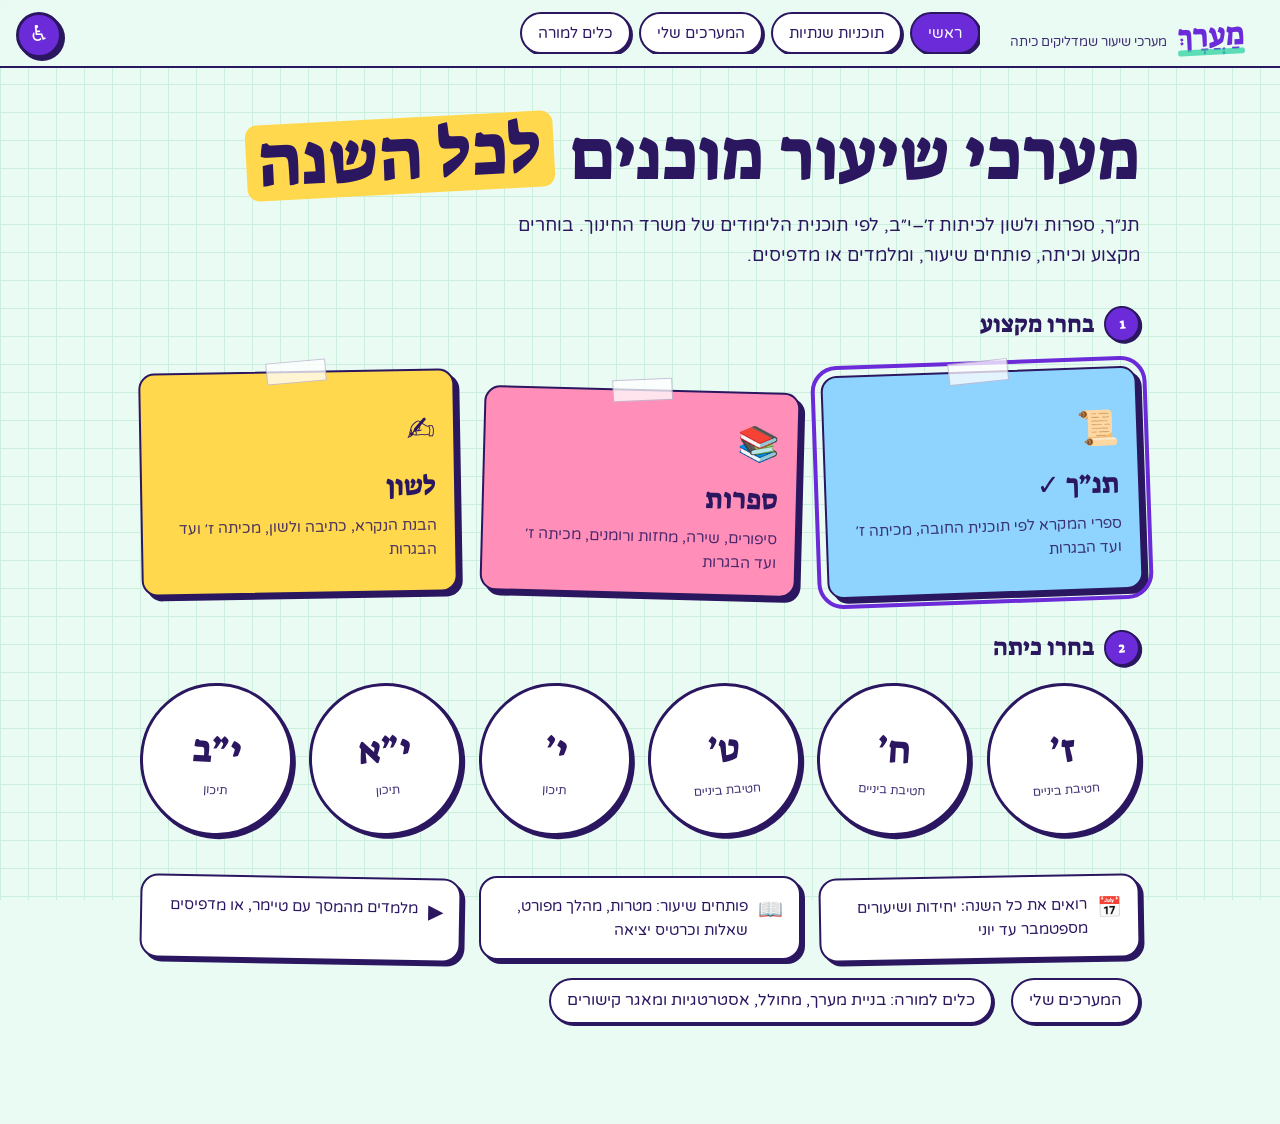
==== commit 52dce3f3: "My Lessons: empty lessons no longer pile up, sample lessons removed, subjects list stays (add/remove" ====
--- a/index.html
+++ b/index.html
@@ -439,7 +439,7 @@
   .brand span{display:none}
 }
 </style>
-<link rel="stylesheet" href="siman-theme.css?v=4">
+<link rel="stylesheet" href="siman-theme.css?v=5">
 <meta name="theme-color" content="#EAFBF3">
 </head>
 <body>
@@ -510,11 +510,12 @@
         <input id="q" placeholder="חיפוש במערכים שלי…" oninput="renderLibrary()">
       </div>
       <select class="f" id="fGrade" onchange="renderLibrary()"></select>
-      <button class="btn pri" onclick="newLesson()">＋ מערך חדש</button>
+      <button class="btn pri" onclick="newLesson(filterSubj)">＋ מערך חדש</button>
       <details class="more"><summary class="btn">עוד ▾</summary><div class="menu">
         <select class="f" id="fModel" onchange="renderLibrary()"></select>
         <button class="btn" onclick="openImport()">ייבוא מערכים מקובץ</button>
         <button class="btn" onclick="openExportAll()">ייצוא כל המערכים (גיבוי)</button>
+        <button class="btn warn" onclick="clearLibrary()">🧹 ריקון המערכים שלי</button>
       </div></details>
     </div>
     <div class="chips" id="subjChips"></div>
@@ -904,19 +905,37 @@
   ];
 }
 
-const KEY_SEEDV = "maarach_v1_seedv", SEED_V = 2;
+const KEY_SEEDV = "maarach_v1_seedv", SEED_V = 3;
+/* המקצועות שנרצה להשלים להם מערכים: נשארים ב״המערכים שלי״ גם כשאין בהם אף מערך */
+const KEY_SUBJS = "maarach_v1_subjects";
+const DEFAULT_SUBJS = ["לשון","ספרות","תנ״ך","מתמטיקה","היסטוריה","אזרחות","אנגלית","ביולוגיה","גיאוגרפיה","מדעים","פיזיקה","מדעי המחשב"];
+let wantSubjs = DEFAULT_SUBJS.slice();
+/* מערך ״ריק״: אין כותרת, אין מטרות ואין תוכן בפעילויות. נוצר כשפותחים ״מערך חדש״ ויוצאים בלי לכתוב */
+function isEmptyLesson(l){
+  if(!l || l.fromPlan || l.seedKey) return false;
+  const t=s=>String(s||"").trim();
+  if(t(l.title)||t(l.materials)||t(l.exitTicket)||t(l.notes)||t(l.curriculum)) return false;
+  if((l.goals||[]).some(g=>t(g))) return false;
+  if((l.questions||[]).some(q=>t(q&&q.q))) return false;
+  if(l.diff && (t(l.diff.support)||t(l.diff.core)||t(l.diff.enrich))) return false;
+  return (l.stages||[]).every(st=>(st.activities||[]).every(a=>!t(a.title)&&!t(a.instructions)));
+}
+function pruneEmpty(keep){ const n=lessons.length; lessons=lessons.filter(l=>l===keep||!isEmptyLesson(l)); if(lessons.length!==n){ save(); return true; } return false; }
 function load(){
+  try{ const s=JSON.parse(lsGet(KEY_SUBJS)||"null"); if(Array.isArray(s)) wantSubjs=s.filter(x=>SUBJECTS[x]); }catch(e){}
   let raw = lsGet(KEY);
   if(raw){ try{ lessons = JSON.parse(raw)||[]; }catch(e){ lessons = []; } }
-  if(!raw){ lessons = seed(); lsSet(KEY_SEEDV, String(SEED_V)); save(); return; }
-  /* למשתמשים קיימים: הוספה חד-פעמית של מערכים חדשים בלי לגעת במערכים שלהם */
-  if((+lsGet(KEY_SEEDV)||1) < SEED_V){
-    const have = new Set(lessons.map(l=>l.seedKey).filter(Boolean));
-    seed2().forEach(l=>{ if(!have.has(l.seedKey)) lessons.push(l); });
+  if(!raw){ lessons = []; lsSet(KEY_SEEDV, String(SEED_V)); save(); return; }
+  /* גרסה 3: מסירים את מערכי הדוגמה (רק אותם) — המקצועות נשארים ברשימה */
+  if((+lsGet(KEY_SEEDV)||1) < 3){
+    const sampleTitles = new Set(seed().map(l=>l.title));
+    lessons = lessons.filter(l=>l.fromPlan || !(l.seedKey || sampleTitles.has(l.title)));
     lsSet(KEY_SEEDV, String(SEED_V)); save();
   }
+  pruneEmpty(null);
 }
 function save(){ lsSet(KEY, JSON.stringify(lessons)); }
+function saveSubjs(){ lsSet(KEY_SUBJS, JSON.stringify(wantSubjs)); }
 
 /* ============ HELPERS ============ */
 function toast(msg){
@@ -968,6 +987,7 @@
   yearUnit=null;
   if(v.indexOf("year:")===0){ const p=v.split(":"); const sel=keyToSel(p[1]); if(sel){ ySel=sel; lsSet(KEY_YSEL, JSON.stringify(ySel)); } if(p[2]!==undefined&&p[2]!=="") yearUnit=+p[2]; v="year"; }
   closeAllOverlays();
+  if(v!=="edit"){ pruneEmpty(null); if(cur && !lessons.includes(cur)) cur=null; }
   if(!["home","library","edit","ai","toolbox","web","year","tools","read"].includes(v)) v="home";
   document.querySelectorAll(".view").forEach(x=>x.classList.toggle("on", x.id==="v-"+v));
   const navOf = {edit:"tools",ai:"tools",toolbox:"tools",web:"tools",read:"year"};
@@ -989,10 +1009,14 @@
   const q = document.getElementById("q").value.trim();
   const g = document.getElementById("fGrade").value, m = document.getElementById("fModel").value;
   const subjCount = {};
+  wantSubjs.forEach(s=>subjCount[s]=0);
   lessons.forEach(l=>subjCount[l.subject]=(subjCount[l.subject]||0)+1);
+  const canAdd = Object.keys(SUBJECTS).some(s=>s!=="אחר" && subjCount[s]===undefined);
   document.getElementById("subjChips").innerHTML =
     '<button class="chip'+(filterSubj===""?" on":"")+'" onclick="filterSubj=\'\';renderLibrary()">הכל · '+lessons.length+'</button>'+
-    Object.keys(subjCount).map(s=>'<button class="chip'+(filterSubj===s?" on":"")+'" onclick="filterSubj=this.dataset.s;renderLibrary()" data-s="'+esc(s)+'">'+esc(s)+' · '+subjCount[s]+'</button>').join("");
+    Object.keys(subjCount).map(s=>'<span class="subjc"><button class="chip'+(filterSubj===s?" on":"")+(subjCount[s]?"":" zero")+'" onclick="filterSubj=this.dataset.s;renderLibrary()" data-s="'+esc(s)+'">'+esc(s)+' · '+subjCount[s]+'</button>'+
+      (!subjCount[s]?'<button class="chipx" title="הסרת המקצוע מהרשימה" aria-label="הסרת '+esc(s)+' מהרשימה" data-s="'+esc(s)+'" onclick="removeSubj(this.dataset.s)">✕</button>':'')+'</span>').join("")+
+    (canAdd?'<button class="chip add" onclick="addSubjBox()">＋ מקצוע</button>':'');
   const list = lessons.filter(l=>{
     if(filterSubj && l.subject!==filterSubj) return false;
     if(g && l.grade!==g) return false;
@@ -1006,7 +1030,17 @@
     '<div class="stat"><b>'+Object.keys(subjCount).length+'</b><span>מקצועות</span></div>'+
     '<div class="stat"><b>'+totalActs+'</b><span>פעילויות</span></div>';
   const grid = document.getElementById("libGrid");
-  if(!list.length){ grid.innerHTML='<div class="empty" style="grid-column:1/-1">לא נמצאו מערכים. <a href="#ai">נסו את המחולל החכם</a></div>'; return; }
+  if(!list.length){
+    const ys = YEAR_SUBJ.find(x=>x.s===filterSubj);
+    grid.innerHTML = (filterSubj && !q && !g && !m)
+      ? '<div class="empty" style="grid-column:1/-1"><b>עוד אין מערכים ב'+esc(filterSubj)+'.</b><br>'+
+        '<button class="btn pri" style="margin-top:10px" onclick="newLesson(filterSubj)">＋ מערך חדש ב'+esc(filterSubj)+'</button>'+
+        (ys?' <a class="btn" style="margin-top:10px" href="#year">📅 מהתוכנית השנתית</a>':'')+'</div>'
+      : (!lessons.length
+        ? '<div class="empty" style="grid-column:1/-1"><b>עוד אין כאן מערכים.</b><br>המקצועות שלמעלה הם הרשימה שנרצה להשלים. בחרו מקצוע כדי להתחיל מערך חדש, או שמרו מערך מהתוכנית השנתית.</div>'
+        : '<div class="empty" style="grid-column:1/-1">לא נמצאו מערכים. <a href="#ai">נסו את המחולל החכם</a></div>');
+    return;
+  }
   grid.innerHTML = list.map(l=>{
     const c = subjColor(l.subject), md = MODELS[l.model]?MODELS[l.model].n:"";
     return '<article class="card"><div class="band" style="background:'+c+'"></div><div class="body">'+
@@ -1042,8 +1076,25 @@
   l.model = model;
   l.stages = M.st.map(([n,p])=>S(n,[A("explain","",Math.max(3,Math.round(l.minutes*p)),"")]));
 }
-function newLesson(){
-  cur = blankLesson(); lessons.unshift(cur); save(); go("edit");
+function removeSubj(s){ wantSubjs=wantSubjs.filter(x=>x!==s); saveSubjs(); if(filterSubj===s) filterSubj=""; renderLibrary(); }
+function addSubjBox(){
+  const have=new Set(wantSubjs.concat(lessons.map(l=>l.subject)));
+  const free=Object.keys(SUBJECTS).filter(s=>s!=="אחר"&&!have.has(s));
+  modal('<h3>הוספת מקצוע לרשימה</h3><p>המקצוע יופיע ב״המערכים שלי״ גם לפני שיש בו מערכים.</p><div class="chips">'+
+    free.map(s=>'<button class="chip" data-s="'+esc(s)+'" onclick="wantSubjs.push(this.dataset.s);saveSubjs();closeModal();renderLibrary()">'+esc(s)+'</button>').join("")+
+    '</div><div class="ft"><button class="btn" onclick="closeModal()">סגירה</button></div>');
+}
+function clearLibrary(){
+  if(!lessons.length){ toast("אין מערכים למחוק"); return; }
+  modal('<h3>לרוקן את המערכים שלי?</h3><p>יימחקו כל '+lessons.length+' המערכים השמורים בדפדפן הזה. רשימת המקצועות תישאר. אי אפשר לבטל את זה, אז כדאי קודם לשמור גיבוי.</p>'+
+    '<div class="ft"><button class="btn" onclick="openExportAll()">שמירת גיבוי קודם</button><button class="btn pri warn" id="clrY">כן, לרוקן</button><button class="btn" onclick="closeModal()">ביטול</button></div>');
+  document.getElementById("clrY").onclick=()=>{
+    const subs=new Set(wantSubjs); lessons.forEach(l=>{ if(SUBJECTS[l.subject] && l.subject!=="אחר" && !subs.has(l.subject)){ subs.add(l.subject); wantSubjs.push(l.subject); } });
+    saveSubjs(); lessons=[]; cur=null; save(); closeModal(); filterSubj=""; renderLibrary(); toast("המערכים נמחקו. המקצועות נשארו ברשימה");
+  };
+}
+function newLesson(subj){
+  cur = blankLesson(); if(typeof subj==="string" && SUBJECTS[subj]) cur.subject=subj; lessons.unshift(cur); save(); go("edit");
   setTimeout(()=>{ const t=document.getElementById("eTitle"); if(t) t.focus(); },60);
 }
 
--- a/siman-theme.css
+++ b/siman-theme.css
@@ -244,3 +244,9 @@
   .a11y-b{top:12px;bottom:auto;left:16px;width:46px;height:46px;font-size:22px;position:fixed;z-index:40}
   .a11y-p{top:68px;bottom:auto;left:16px}
 }
+/* My Lessons: subjects list stays even with no lessons */
+.subjc{display:inline-flex;align-items:center;gap:2px}
+.chip.zero{border-style:dashed;background:transparent;opacity:.85}
+.chipx{border:0;background:transparent;color:var(--ink-s);font-size:14px;min-width:32px;min-height:40px;border-radius:999px;cursor:pointer}
+.chipx:hover,.chipx:focus-visible{background:var(--rose)}
+.chip.add{border-style:dashed;color:var(--violet,#6B2BD9);background:#fff}
